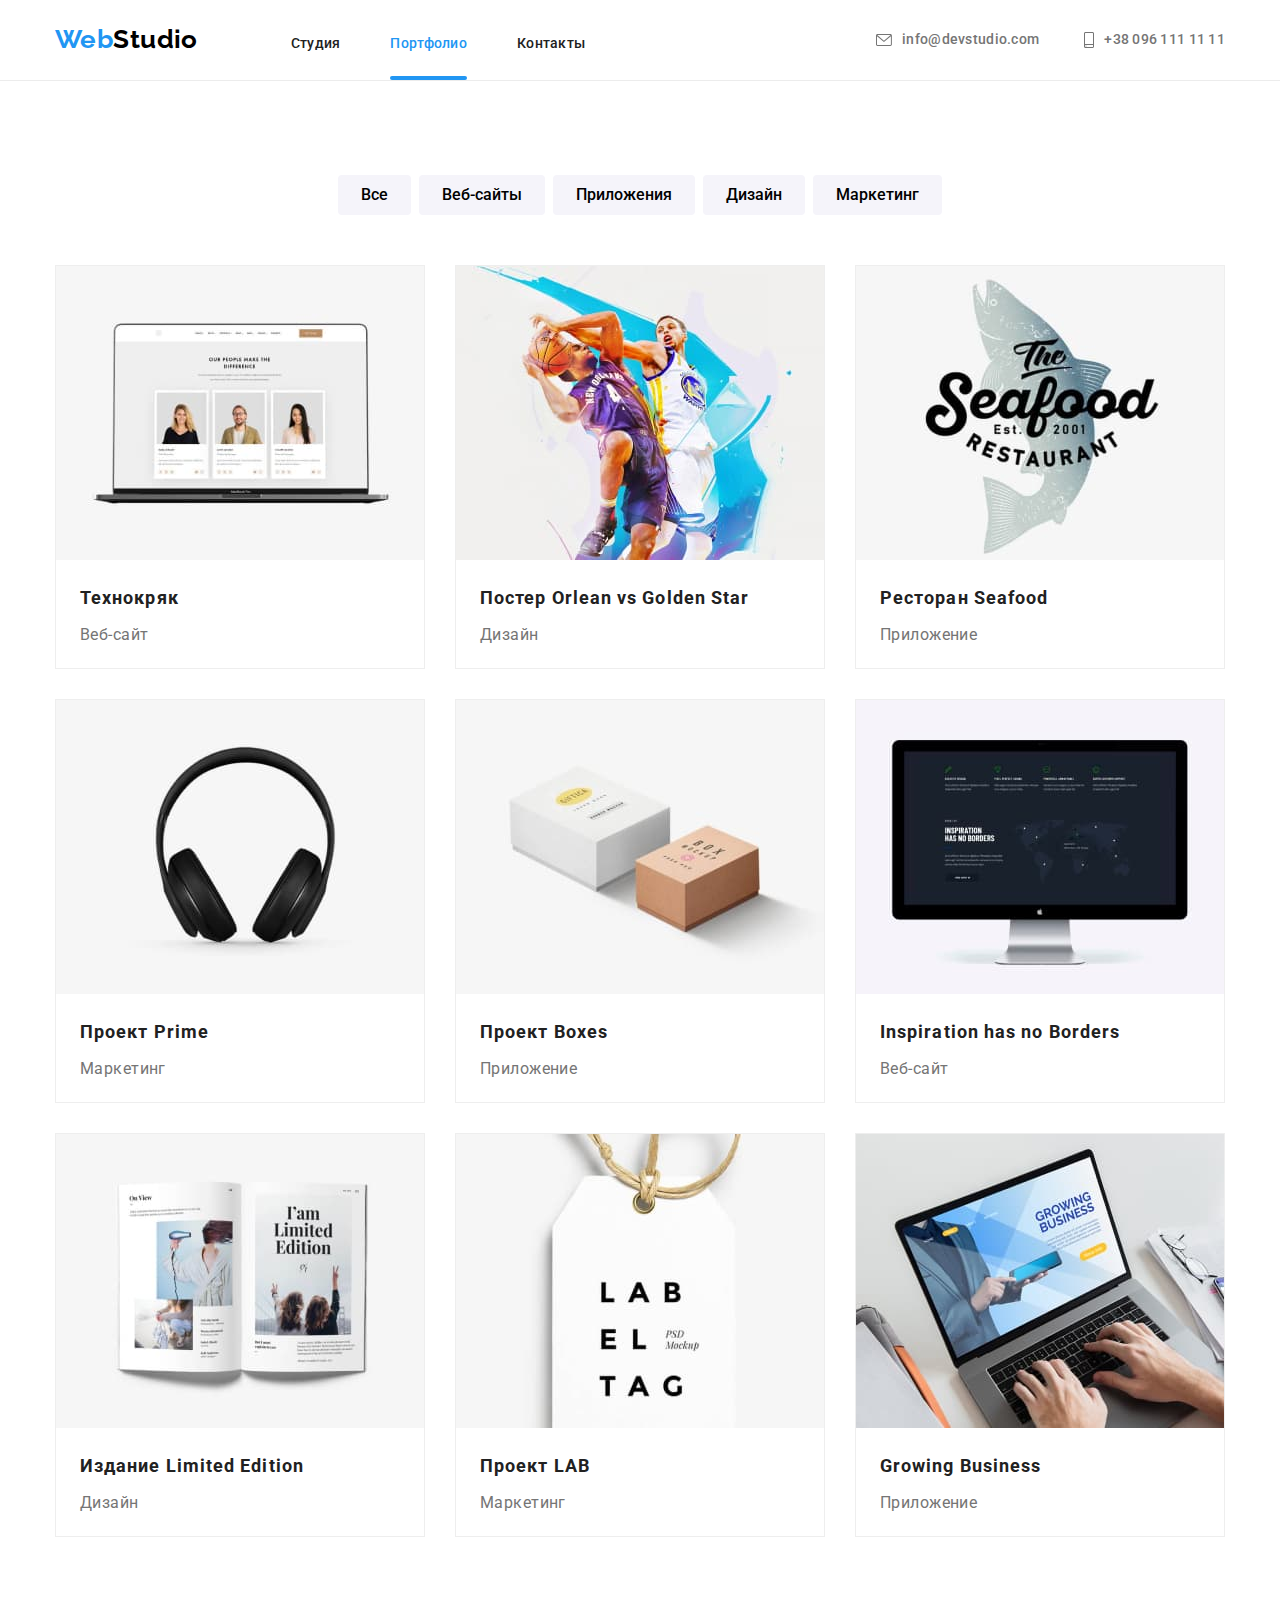
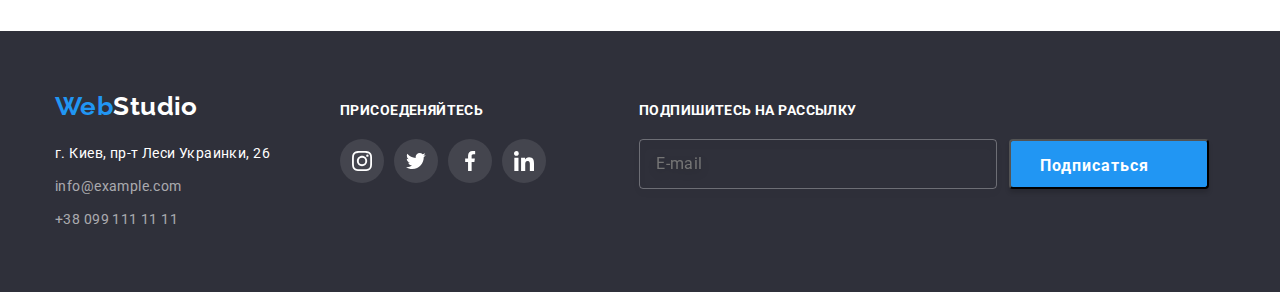
==== portfolio.html @ 881bd192 "осталось попытаться добавить плейсхолдер и миксин" ====
<!DOCTYPE html>
<html lang="ru">

<head>
    <meta charset="UTF-8">
    <meta name="viewport" content="width=device-width, initial-scale=1.0">
    <title>WebStudio</title>
    <link rel="stylesheet" 
    href="https://cdnjs.cloudflare.com/ajax/libs/modern-normalize/1.0.0/modern-normalize.min.css">
    <link rel="preconnect" href="https://fonts.gstatic.com">
    <link href="https://fonts.googleapis.com/css2?family=Raleway:wght@700&family=Roboto:wght@400;500;700;900&display=swap"
        rel="stylesheet">
    <link rel="stylesheet" href="./css/portfolio.min.css">
</head>

<body>

    <header>
        <!--Название компании-->
        <div class="border-top">
            <div class="container top">
                <nav class="navigation">
                    <a class="logo logo--header" href=""><span class="logo--blue-part">Web</span>Studio</a>
                    <ul class="navigation__list list">
                        <li class="navigation__items">
                            <a class="navigation__link" href="./index.html">Студия</a>
                        </li>
                        <li class="navigation__items">
                            <a class="navigation__link current line-position" href="">Портфолио</a>
                        </li>
                        <li class="navigation__items">
                            <a class="navigation__link" href="">Контакты</a>
                        </li>
                    </ul>
                </nav>
                <ul class="contact list">
                    <li class="contact__items" lang="en">
                        <a class="contact__link" href="mailto:info@devstudio.com">
                            <svg class="icon-head-mail" width="16px" height="12px">
                                <use href="./images/sprite-opt.svg#icon-mail"></use>
                            </svg>
                            info@devstudio.com
                        </a>
                    </li>
                    <li class="contact__items">
                        <a class="contact__link" href="tel:+380961111111">
                            <svg class="icon-head-tel" width="10px" height="16px">
                                <use href="./images/sprite-opt.svg#icon-smartphone"></use>
                            </svg>
                            +38 096 111 11 11
                        </a>
                    </li>
                </ul>
            </div>
        </div>
    </header>
    <main>
        <!--Фильтры для работ-->
        
        <section class="filters-and-examples">
            <h1 class="visually-hidden">Фильтры</h1>
            <div class="container"> 
                <ul class="filters__list list">
                    <li class="filters__items">
                        <button class="filters__button" type="button">Все</button>
                    </li>
                    <li class="filters__items">
                        <button class="filters__button" type="button">Веб-сайты</button>
                    </li>
                    <li class="filters__items">
                        <button class="filters__button" type="button">Приложения</button>
                    </li>
                    <li class="filters__items">
                        <button class="filters__button" type="button">Дизайн</button>
                    </li>
                    <li class="filters__items">
                        <button class="filters__button" type="button">Маркетинг</button>
                    </li>
                </ul>


                <!-- =======================Примеры работ=========================== -->
                <h2 class="visually-hidden">Примеры работ</h2>
                <ul class="examples list">
                    <li class="examples__items">
                        <a class="examples__link" href="#">
                            <div class="examples__overlay">
                                <img src="./portfolio/tehnocrack.jpg" title="Веб-сайт 'Технокряк'" alt="Веб-сайт 'Технокряк'" width="370" height="294">
                                <p class="examples__text">Технокряк это современная площадка распространения коронавируса. Компании используют эту платформу для цифрового
                                шпионажа и атак на защищённые сервера конкурентов.</p>
                            </div>
                            <div class="examples__label">
                                <h3 class="examples__h">Технокряк</h3>
                                <p class="examples__project">Веб-сайт</p>
                            </div>
                        </a>
                    </li>
                
                    <li class="examples__items">
                        <a class="examples__link" href="#">
                            <div class="examples__overlay">
                                <img src="./portfolio/poster-new-orlean.jpg" title="постер 'Нью Орлеан против Годен Стар'"
                                    alt="постер 'Нью Орлеан против Годен Стар'" width="370" height="294">
                                <p class="examples__text">Технокряк это современная площадка распространения коронавируса. Компании используют эту
                                    платформу для цифрового
                                    шпионажа и атак на защищённые сервера конкурентов.</p>
                                </div>
                            <div class="examples__label">
                                <h3 class="examples__h">Постер <span lang="en">Orlean vs Golden Star</span></h3>
                                <p class="examples__project">Дизайн</p>
                            </div>
                        </a>
                    </li>
                
                    <li class="examples__items">
                        <a class="examples__link" href="#">
                            <div class="examples__overlay">
                                <img src="./portfolio/seafood.jpg" title="Ресторан Сиа Фуд" 
                                    alt="Ресторан Сиа Фуд" width="370" height="294">                            
                                <p class="examples__text">Технокряк это современная площадка распространени коронавируса. Компании используют эту
                                    платформу для цифрового
                                    шпионажа и атак на защищённые сервера конкурентов.</p>
                            </div>
                            <div class="examples__label">
                                <h3 class="examples__h">Ресторан <span lang="en">Seafood</span></h3>
                                <p class="examples__project">Приложение</p>
                            </div>
                        </a>
                    </li>
                
                    <li class="examples__items">
                        <a class="examples__link" href="#">
                            <div class="examples__overlay">
                                <img src="./portfolio/project-prime.jpg" title="наушники" alt="наушники" width="370" height="294">
                                <p class="examples__text">Технокряк это современная площадка распространения коронавируса. Компании используют эту
                                    платформу для цифрового
                                    шпионажа и атак на защищённые сервера конкурентов.</p>
                            </div>
                            <div class="examples__label">
                                <h3 class="examples__h">Проект <span lang="en">Prime</span></h3>
                                <p class="examples__project">Маркетинг</p>
                            </div>
                        </a>
                    </li>
                
                    <li class="examples__items">
                        <a class="examples__link" href="#">
                            <div class="examples__overlay">
                                <img src="./portfolio/boxes.jpg" title="коробки" alt="коробки" width="370" height="294">
                                <p class="examples__text">Технокряк это современная площадка распространения коронавируса. Компании используют эту
                                    платформу для цифрового
                                    шпионажа и атак на защищённые сервера конкурентов.</p>
                            </div>
                            <div class="examples__label">
                                <h3 class="examples__h">Проект <span lang="en">Boxes</span></h3>
                                <p class="examples__project">Приложение</p>
                            </div>
                        </a>
                    </li>
                
                    <li class="examples__items">
                        <a class="examples__link" href="#">
                            <div class="examples__overlay">
                                <img src="./portfolio/inspiration.jpg" title="Веб-сайт 'У вдохновения нет границ'"
                                alt="Веб-сайт 'У вдохновения нет границ'" width="370" height="294">
                                <p class="examples__text">Технокряк это современная площадка распространения коронавируса. Компании используют эту
                                    платформу для цифрового
                                    шпионажа и атак на защищённые сервера конкурентов.</p>
                            </div>
                            <div class="examples__label">
                                <h3 class="examples__h" lang="en">Inspiration has no Borders</h3>
                                <p class="examples__project">Веб-сайт</p>
                            </div>
                        </a>
                    </li>
                
                    <li class="examples__items">
                        <a class="examples__link" href="#">
                            <div class="examples__overlay">
                                <img src="./portfolio/limited-edition.jpg" title="издание 'Я Ограниченое издание'"
                                alt="постер 'Я Ограниченое издание'" width="370" height="294">
                                <p class="examples__text">Технокряк это современная площадка распространения коронавируса. Компании используют эту
                                    платформу для цифрового
                                    шпионажа и атак на защищённые сервера конкурентов.</p>
                            </div>
                            <div class="examples__label">
                                <h3 class="examples__h">Издание <span lang="en">Limited Edition</span></h3>
                                <p class="examples__project">Дизайн</p>
                            </div>
                        </a>
                    </li>
                
                    <li class="examples__items">
                        <a class="examples__link" href="#">
                            <div class="examples__overlay">
                                <img lang="en" src="./portfolio/labeltag.jpg" title="text Lab El Tag" alt="text Lab El Tag" width="370"
                                height="294">
                                <p class="examples__text">Технокряк это современная площадка распространения коронавируса. Компании используют эту
                                    платформу для цифрового
                                    шпионажа и атак на защищённые сервера конкурентов.</p>
                            </div>
                            <div class="examples__label">
                                <h3 class="examples__h">Проект <span lang="en">LAB</span></h3>
                                <p class="examples__project">Маркетинг</p>
                            </div>
                        </a>
                    </li>
                
                    <li class="examples__items">
                        <a class="examples__link" href="#">
                            <div class="examples__overlay">
                                <img src="./portfolio/growing-business.jpg" title="коробки" alt="коробки" width="370" height="294">
                                <p class="examples__text">Технокряк это современная площадка распространения коронавируса. Компании используют эту
                                    платформу для цифрового
                                    шпионажа и атак на защищённые сервера конкурентов.</p>
                            </div>
                            <div class="examples__label">
                                <h3 class="examples__h" lang="en">Growing Business</h3>
                                <p class="examples__project">Приложение</p>
                            </div>
                        </a>
                    </li>
                </ul>
            </div>
        </section>

    </main>

<!-- ======================================Футер с контактной информацией ======================-->
<footer class="footer">
    <div class="container footer--double-box">
        <div class="footer__contact-info">
            <a class="logo logo--footer" href=""><span class="logo--blue-part">Web</span>Studio</a>
            <address class="downaddress">
                <p class="footer__address">
                    г. Киев, пр-т Леси Украинки, 26
                </p>
                <a class="footer__contact footer__contact--mail" href="mailto:info@example.com">info@example.com</a>
                <br />
                <a class="footer__contact" href="tel:+380991111111">+38 099 111 11 11</a>
            </address>
        </div>
        <div class="conection__box">
            <p class="conection__text">Присоеденяйтесь</p>
            <ul class="social-icons__list list">
                <li class="social-icons__item fone">
                    <a href="#" class="social-icons__link" aria-label="инстаграм">
                        <svg class="social-icons__svg footer__icons" width="20px" height="20px">
                            <use href="./images/sprite-opt.svg#icon-instagram"></use>
                        </svg>
                    </a>
                </li>
                <li class="social-icons__item fone">
                    <a href="#" class="social-icons__link" aria-label="твиттер">
                        <svg class="social-icons__svg footer__icons" width="20px" height="20px">
                            <use href="./images/sprite-opt.svg#icon-twitter"></use>
                        </svg>
                    </a>
                </li>
                <li class="social-icons__item fone">
                    <a href="#" class="social-icons__link" aria-label="фейсбук">
                        <svg class="social-icons__svg footer__icons" width="20px" height="20px">
                            <use href="./images/sprite-opt.svg#icon-facebook"></use>
                        </svg>
                    </a>
                </li>
                <li class="social-icons__item fone">
                    <a href="#" class="social-icons__link " aria-label="линкедин">
                        <svg class="social-icons__svg footer__icons" width="20px" height="20px">
                            <use href="./images/sprite-opt.svg#icon-linkedin"></use>
                        </svg>
                    </a>
                </li>
            </ul>
        </div>
        <form class="footer__form">
            <b class="footer__form-text">Подпишитесь на рассылку</b>
            <div class="footer__feedback">
                <input class="footer__feedback-input" type="email" name="feedback-email" placeholder="E-mail">
                <button class="footer__feedback-btn" type="submit">
                    Подписаться
                    <svg class="footer__feedback-icon" width="24px" height="24px">
                        <use href="./images/sprite-opt.svg#icon-telegram"></use>
                    </svg>
                </button>
            </div>
        </form>
    </div>
</footer>

</body>

</html>
---- css/portfolio.min.css ----
:root{--main-bg-color: #ffffff;--main-color: #212121;--accent-color: #2196f3;--white-text: #ffffff;--gray-text: #757575;--black-color-logo: #000000;--button-bgc: #2196f3;--filters-bgc: #f5f4fa;--ourcomand-bgc: #f5f4fa;--hero-bgc: #2f303a;--footer-contact-bgc: rgba(255, 255, 255, 0.6);--footer-bgc: #2f303a;--footer-fone-socicone: rgba(255, 255, 255, 0.1);--main-color-socicon: #afb1b8;--bold-weight: 700;--normal-weight: 400;--link-weight: 500}.visually-hidden:not(:focus):not(:active),input[type="checkbox"].visually-hidden,input[type="radio"].visually-hidden{position:absolute;width:1px;height:1px;margin:-1px;border:0;padding:0;white-space:nowrap;-webkit-clip-path:inset(100%);clip-path:inset(100%);clip:rect(0 0 0 0);overflow:hidden}h1,h2,h3,h4,h5,h6{margin-top:0px;margin-bottom:0px}p{margin-top:0px;margin-bottom:0px}ul,ol{margin:0;padding:0}img{display:block}body{background-color:var(--main-bg-color);color:var(--main-color);font-family:"Roboto", sans-serif;font-size:14px;line-height:1.71;letter-spacing:0.03em}.list{margin:0px;padding:0px;list-style:none}.container{margin-left:auto;margin-right:auto;width:1200px;padding-left:15px;padding-right:15px}.line-position::after{position:absolute;left:0;bottom:0;content:"";display:block;margin-top:28px;width:100%;height:4px;background:var(--accent-color);border-radius:2px}.logo{text-decoration:none;font-family:"Raleway", sans-serif;font-weight:var(--bold-weight);font-size:26px;line-height:1.19}.logo--header{color:var(--black-color-logo)}.navigation .logo--header:first-child{padding-top:24px;padding-bottom:25px;margin-right:93px}.logo--footer{color:var(--white-text);display:inline-block;margin-bottom:20px}.logo--blue-part{color:var(--accent-color)}.social-icons__list{display:-webkit-box;display:-ms-flexbox;display:flex;-webkit-box-pack:justify;-ms-flex-pack:justify;justify-content:space-between}.social-icons__link{display:-webkit-box;display:-ms-flexbox;display:flex;-webkit-box-pack:center;-ms-flex-pack:center;justify-content:center;-webkit-box-align:center;-ms-flex-align:center;align-items:center;width:44px;height:44px;border-radius:50%;-webkit-transition-property:background-color;transition-property:background-color;-webkit-transition-duration:250ms;transition-duration:250ms;-webkit-transition-timing-function:cubic-bezier(0.4, 0, 0.2, 1);transition-timing-function:cubic-bezier(0.4, 0, 0.2, 1)}.social-icons__link:focus,.social-icons__link:hover{background-color:var(--accent-color)}.social-icons__svg{width:20px;height:20px;fill:var(--main-color-socicon);-webkit-transition-property:fill;transition-property:fill;-webkit-transition-duration:250ms;transition-duration:250ms;-webkit-transition-timing-function:cubic-bezier(0.4, 0, 0.2, 1);transition-timing-function:cubic-bezier(0.4, 0, 0.2, 1)}.social-icons__link:hover .social-icons__svg,.social-icons__link:focus .social-icons__svg{fill:var(--main-bg-color)}.footer__icons{fill:var(--white-text)}.top{display:-webkit-box;display:-ms-flexbox;display:flex;max-height:80px}.top .contact:last-child{margin-left:auto;padding-top:32px;padding-bottom:32px}.border-top{border-bottom:1px solid #ececec;border-bottom-width:100%}.navigation,.navigation__list{display:-webkit-box;display:-ms-flexbox;display:flex}.navigation__items{position:relative;padding-top:32px;padding-bottom:32px}.navigation__list .navigation__items:not(:last-child){margin-right:50px}.navigation__link{color:var(--main-color);text-decoration:none;font-weight:var(--link-weight);font-size:14px;line-height:1.14;letter-spacing:0.02em;padding-bottom:32px;padding-top:32px;-webkit-transition-property:color;transition-property:color;-webkit-transition-duration:250ms;transition-duration:250ms;-webkit-transition-timing-function:cubic-bezier(0.4, 0, 0.2, 1);transition-timing-function:cubic-bezier(0.4, 0, 0.2, 1)}.navigation .navigation__link:hover,.navigation .navigation__link:focus{color:var(--accent-color)}.contact{display:-webkit-box;display:-ms-flexbox;display:flex;-webkit-box-align:center;-ms-flex-align:center;align-items:center;padding-top:32px;padding-bottom:32px}.contact .contact__items:not(:last-child){margin-right:45px}.contact .contact__link:hover,.contact .contact__link:focus{color:var(--accent-color)}.contact__link{display:-webkit-box;display:-ms-flexbox;display:flex;-webkit-box-align:center;-ms-flex-align:center;align-items:center;color:var(--gray-text);text-decoration:none;font-weight:var(--link-weight);font-size:14px;line-height:1.14;letter-spacing:0.02em;padding-top:32px;padding-bottom:32px;-webkit-transition-property:color;transition-property:color;-webkit-transition-duration:250ms;transition-duration:250ms;-webkit-transition-timing-function:cubic-bezier(0.4, 0, 0.2, 1);transition-timing-function:cubic-bezier(0.4, 0, 0.2, 1)}.icon-head-mail{width:16px;height:12px;margin-right:10px;fill:currentColor}.icon-head-tel{width:10px;height:16px;margin-right:10px;fill:currentColor}.filters-and-examples{padding-top:94px;padding-bottom:94px}.filters__list{display:-webkit-box;display:-ms-flexbox;display:flex;margin-bottom:50px;-webkit-box-pack:center;-ms-flex-pack:center;justify-content:center}.filters__list .filters__items:not(:last-child){margin-right:8px}.filters__button{background-color:var(--filters-bgc);font-weight:var(--link-weight);font-size:16px;line-height:1.62;border-radius:4px;border:1px solid transparent;padding-left:22px;padding-right:22px;padding-top:6px;padding-bottom:6px;-webkit-transition:background-color 250ms cubic-bezier(0.4, 0, 0.2, 1),color 250ms cubic-bezier(0.4, 0, 0.2, 1),-webkit-box-shadow 250ms cubic-bezier(0.4, 0, 0.2, 1);transition:background-color 250ms cubic-bezier(0.4, 0, 0.2, 1),color 250ms cubic-bezier(0.4, 0, 0.2, 1),-webkit-box-shadow 250ms cubic-bezier(0.4, 0, 0.2, 1);transition:background-color 250ms cubic-bezier(0.4, 0, 0.2, 1),color 250ms cubic-bezier(0.4, 0, 0.2, 1),box-shadow 250ms cubic-bezier(0.4, 0, 0.2, 1);transition:background-color 250ms cubic-bezier(0.4, 0, 0.2, 1),color 250ms cubic-bezier(0.4, 0, 0.2, 1),box-shadow 250ms cubic-bezier(0.4, 0, 0.2, 1),-webkit-box-shadow 250ms cubic-bezier(0.4, 0, 0.2, 1)}.filters__button:hover,.filters__button:focus{background-color:var(--accent-color);-webkit-box-shadow:0px 3px 1px rgba(0,0,0,0.1),0px 1px 2px rgba(0,0,0,0.08),0px 2px 2px rgba(0,0,0,0.12);box-shadow:0px 3px 1px rgba(0,0,0,0.1),0px 1px 2px rgba(0,0,0,0.08),0px 2px 2px rgba(0,0,0,0.12);color:var(--white-text);cursor:pointer}.examples{display:-webkit-box;display:-ms-flexbox;display:flex;-ms-flex-wrap:wrap;flex-wrap:wrap;margin-left:-15px;margin-right:-15px}.examples__items{border:1px solid #eeeeee;width:370px;height:404px;margin-bottom:30px;margin-right:15px;margin-left:15px}.examples .examples__items:nth-last-child(-n+3){margin-bottom:0}.examples__link{display:block;text-decoration:none;-webkit-transition-duration:250ms;transition-duration:250ms;-webkit-transition-timing-function:cubic-bezier(0.4, 0, 0.2, 1);transition-timing-function:cubic-bezier(0.4, 0, 0.2, 1)}.examples__link:hover,.examples__link:focus{-webkit-box-shadow:0px 1px 1px rgba(0,0,0,0.12),0px 4px 4px rgba(0,0,0,0.06),1px 4px 6px rgba(0,0,0,0.16);box-shadow:0px 1px 1px rgba(0,0,0,0.12),0px 4px 4px rgba(0,0,0,0.06),1px 4px 6px rgba(0,0,0,0.16)}.examples__overlay{position:relative;overflow:hidden}.examples__text{position:absolute;top:0;left:0;padding:63px 24px;height:100%;width:100%;font-style:normal;font-weight:var(--normal-weight);font-size:18px;line-height:1.56;color:var(--main-bg-color);background:rgba(33,150,243,0.9);-webkit-transform:translateY(100%);transform:translateY(100%);-webkit-transition-duration:250ms;transition-duration:250ms;-webkit-transition-timing-function:cubic-bezier(0.4, 0, 0.2, 1);transition-timing-function:cubic-bezier(0.4, 0, 0.2, 1)}.examples__link:hover .examples__text,.examples__link:focus .examples__text{-webkit-transform:translateY(0);transform:translateY(0)}.examples__label{padding:20px 24px;width:370px}.examples__h{color:var(--main-color);font-weight:var(--bold-weight);font-size:18px;line-height:2;letter-spacing:0.06em;margin-bottom:4px}.examples__project{font-weight:var(--normal-weight);font-size:16px;line-height:1.87;color:var(--gray-text)}.current{color:var(--accent-color)}.footer{background-color:var(--footer-bgc);width:100%;margin-right:0;margin-left:0;padding-top:60px;padding-bottom:60px}.footer--double-box{display:-webkit-box;display:-ms-flexbox;display:flex;-webkit-box-align:baseline;-ms-flex-align:baseline;align-items:baseline}.footer__address{color:var(--white-text);font-style:normal;font-weight:var(--normal-weight);font-size:14px;margin-bottom:9px}.footer__contact{display:inline-block;color:var(--footer-contact-bgc);text-decoration:none;font-style:normal;font-weight:var(--normal-weight);font-size:14px}.footer__contact--mail{margin-bottom:9px}.conection__box{display:-webkit-box;display:-ms-flexbox;display:flex;-webkit-box-orient:vertical;-webkit-box-direction:normal;-ms-flex-direction:column;flex-direction:column;margin-left:70px}.conection__text{font-style:normal;font-weight:var(--bold-weight);font-size:14px;line-height:1.14;text-transform:uppercase;color:var(--white-text);margin-bottom:20px}.fone{background-color:var(--footer-fone-socicone);border-radius:50%;width:44px;height:44px}.fone:not(:last-child){margin-right:10px}.footer__form{display:-webkit-box;display:-ms-flexbox;display:flex;-webkit-box-orient:vertical;-webkit-box-direction:normal;-ms-flex-direction:column;flex-direction:column;margin-left:93px;width:570px;height:86px}.footer__form-text{display:block;margin-bottom:20px;font-style:normal;line-height:1.14;text-transform:uppercase;color:var(--white-text)}.footer__feedback{display:-webkit-box;display:-ms-flexbox;display:flex;-webkit-box-pack:justify;-ms-flex-pack:justify;justify-content:space-between}.footer__feedback-input{font-family:Roboto, sans-serif;font-style:normal;font-weight:var(--normal-weight);font-size:16px;line-height:1.25;letter-spacing:0.03em;color:rgba(255,255,255,0.6);background-color:transparent;padding-left:16px;padding-top:15px;padding-bottom:15px;width:358px;height:50px;border:1px solid rgba(255,255,255,0.3);-webkit-box-sizing:border-box;box-sizing:border-box;-webkit-filter:drop-shadow(0px 4px 4px rgba(0,0,0,0.15));filter:drop-shadow(0px 4px 4px rgba(0,0,0,0.15));border-radius:4px;-webkit-transition:border 250ms cubic-bezier(0.4, 0, 0.2, 1);transition:border 250ms cubic-bezier(0.4, 0, 0.2, 1)}.footer__feedback-input:focus,.footer__feedback-input:hover{border:1px solid var(--accent-color);outline:transparent}.footer__feedback-btn{display:-webkit-box;display:-ms-flexbox;display:flex;-webkit-box-pack:justify;-ms-flex-pack:justify;justify-content:space-between;padding-top:10px;padding-bottom:10px;padding-left:29px;padding-right:28px;width:200px;height:50px;font-family:Roboto, sans-serif;font-style:normal;font-weight:var(--bold-weight);font-size:16px;line-height:1.87;letter-spacing:0.06em;color:var(--white-text);background-color:var(--button-bgc);-webkit-box-shadow:0px 4px 4px rgba(0,0,0,0.15);box-shadow:0px 4px 4px rgba(0,0,0,0.15);border-radius:4px;cursor:pointer}.footer__feedback-icon{-ms-flex-item-align:center;-ms-grid-row-align:center;align-self:center;width:24px;height:24px}
/*# sourceMappingURL=portfolio.min.css.map */
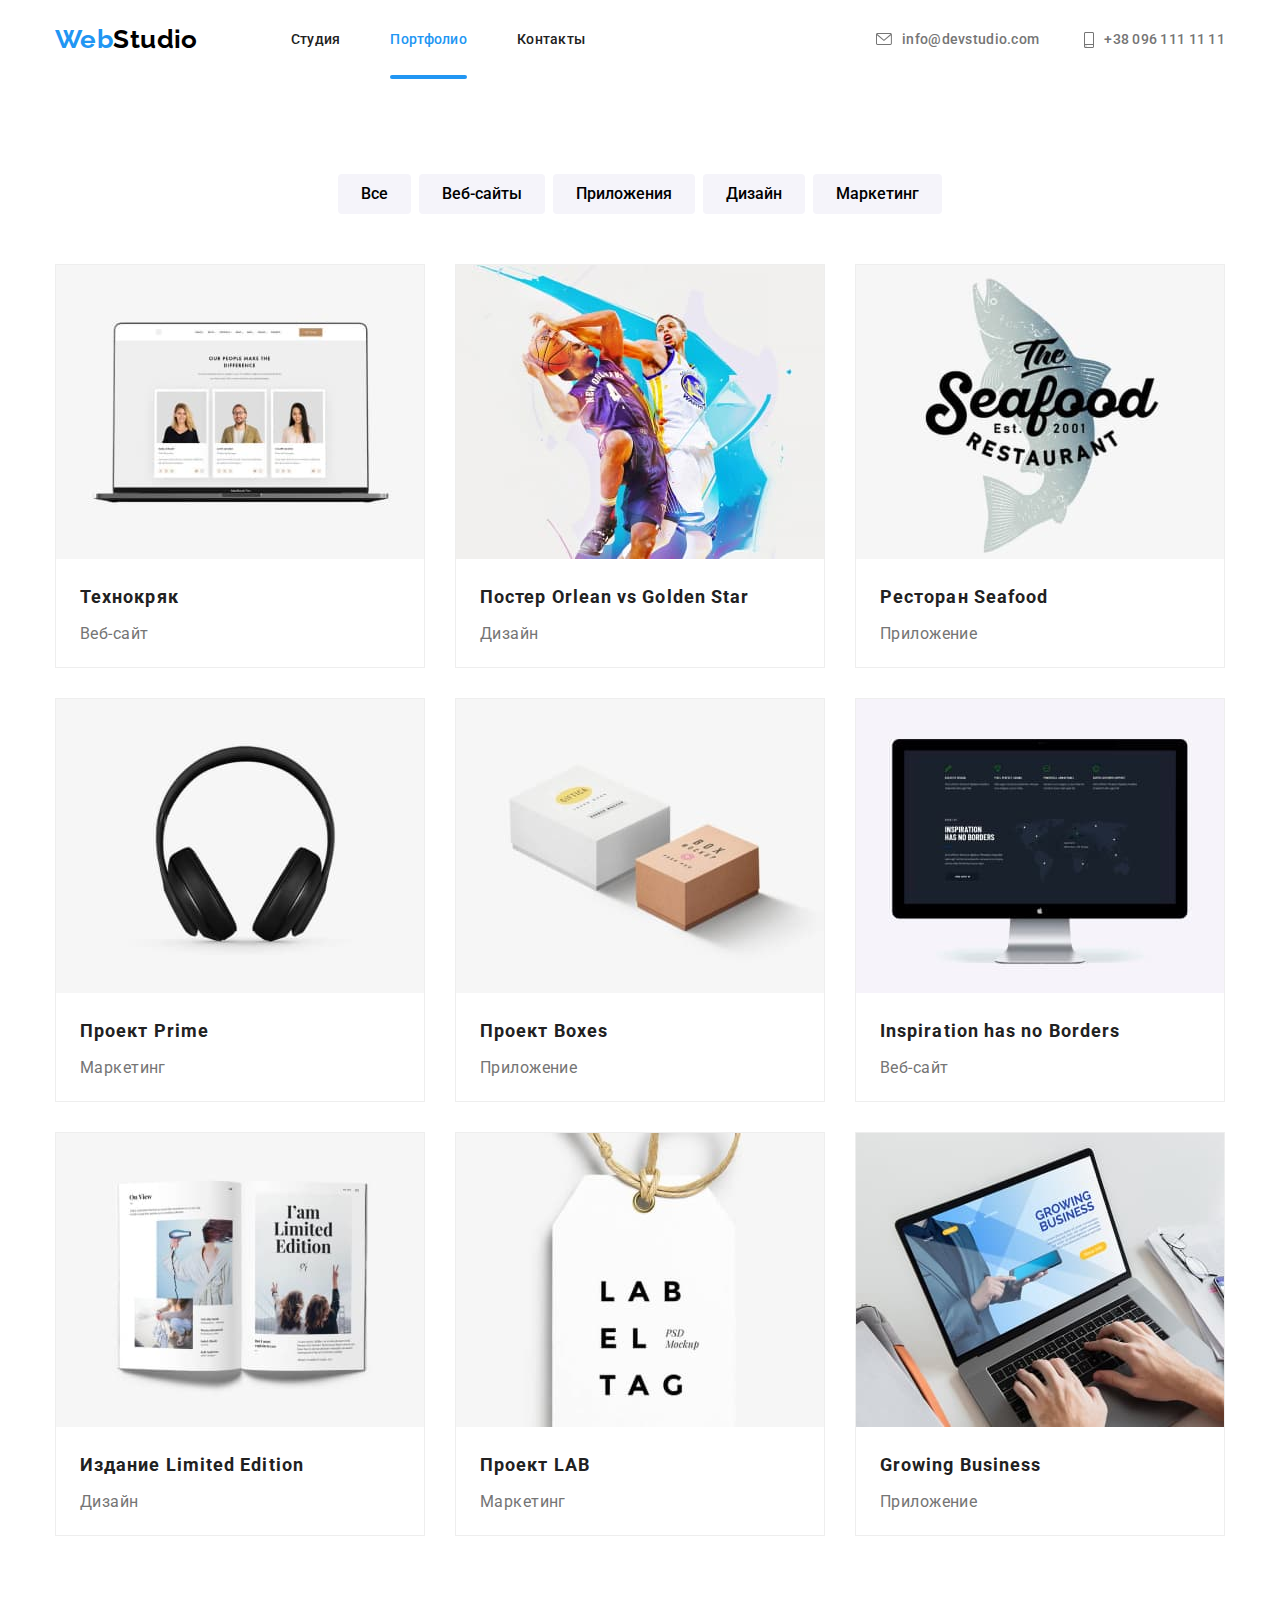
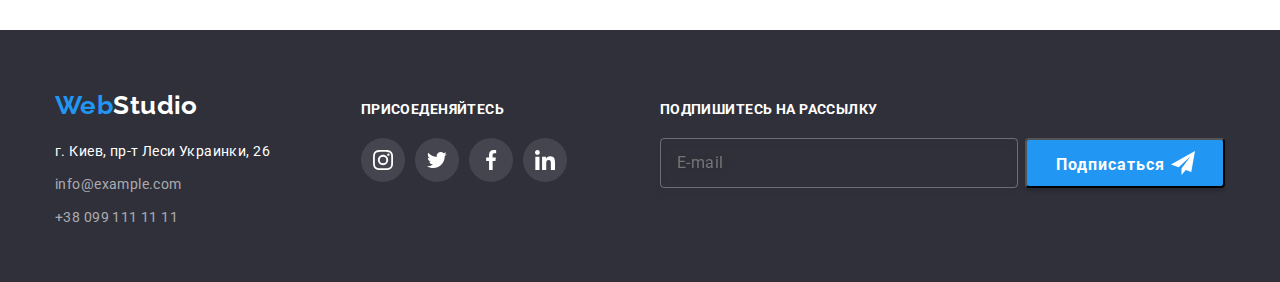
==== commit b32ce832: "3" ====
--- a/portfolio.html
+++ b/portfolio.html
@@ -16,42 +16,97 @@
 <body>
 
     <header>
-        <!--Название компании-->
-        <div class="border-top">
-            <div class="container top">
-                <nav class="navigation">
-                    <a class="logo logo--header" href=""><span class="logo--blue-part">Web</span>Studio</a>
-                    <ul class="navigation__list list">
-                        <li class="navigation__items">
-                            <a class="navigation__link" href="./index.html">Студия</a>
-                        </li>
-                        <li class="navigation__items">
-                            <a class="navigation__link current line-position" href="">Портфолио</a>
-                        </li>
-                        <li class="navigation__items">
-                            <a class="navigation__link" href="">Контакты</a>
-                        </li>
-                    </ul>
-                </nav>
-                <ul class="contact list">
-                    <li class="contact__items" lang="en">
-                        <a class="contact__link" href="mailto:info@devstudio.com">
-                            <svg class="icon-head-mail" width="16px" height="12px">
-                                <use href="./images/sprite-opt.svg#icon-mail"></use>
-                            </svg>
-                            info@devstudio.com
-                        </a>
-                    </li>
-                    <li class="contact__items">
-                        <a class="contact__link" href="tel:+380961111111">
-                            <svg class="icon-head-tel" width="10px" height="16px">
-                                <use href="./images/sprite-opt.svg#icon-smartphone"></use>
-                            </svg>
-                            +38 096 111 11 11
-                        </a>
+        <!--==================================Название компании==================================-->
+        <div class="container top">
+            <nav class="navigation">
+                <a class="logo logo--header" href=""><span class="logo--blue-part">Web</span>Studio</a>
+                <ul class="navigation__list list">
+                    <li class="navigation__items">
+                        <a class="navigation__link" href="./index.html">Студия</a>
+                    </li>
+                    <li class="navigation__items">
+                        <a class="navigation__link current line-position" href="">Портфолио</a>
+                    </li>
+                    <li class="navigation__items">
+                        <a class="navigation__link" href="">Контакты</a>
                     </li>
                 </ul>
-            </div>
+            </nav>
+            <button class="navigation__button" type="button" data-menu-button>
+                <svg class="navigation__button-svg">
+                    <use href="./images/sprite-opt.svg#icon-menu-buterbrod"></use>
+                </svg>
+            </button>
+            <ul class="contact list">
+                <li class="contact__items" lang="en">
+                    <a class="contact__link" href="mailto:info@devstudio.com">
+                        <svg class="icon-head-mail">
+                            <use href="./images/sprite-opt.svg#icon-mail"></use>
+                        </svg>
+                        info@devstudio.com
+                    </a>
+                </li>
+                <li class="contact__items">
+                    <a class="contact__link" href="tel:+380961111111">
+                        <svg class="icon-head-tel">
+                            <use href="./images/sprite-opt.svg#icon-smartphone"></use>
+                        </svg>
+                        +38 096 111 11 11
+                    </a>
+                </li>
+            </ul>
+        </div>
+        <div class="mobile-menu" data-menu>
+            <button class="mobile-menu__btn" type="button" data-menu-close>
+                <svg class="mobile-menu__btn-svg">
+                    <use href="./images/sprite-opt.svg#icon-close-mob-menu-btn"></use>
+                </svg>
+            </button>
+            <ul class="mobile-menu__navigation list">
+                <li class="mobile-menu__navigation-items">
+                    <a href="./index.html" class="mobile-menu__navigation-link">
+                        Студия
+                    </a>
+                </li>
+                <li class="mobile-menu__navigation-items">
+                    <a href="" class="mobile-menu__navigation-link current">
+                        Портфолио
+                    </a>
+                </li>
+                <li class="mobile-menu__navigation-items">
+                    <a href="" class="mobile-menu__navigation-link ">
+                        Контакты
+                    </a>
+                </li>
+            </ul>
+            <ul class="mobile-menu__contact list">
+                <li class="mobile-menu__contact-items " lang="en">
+                    <a class="mobile-menu__contact-tel " href="tel:+380961111111">
+                        +38 096 111 11 11
+                    </a>
+    
+                </li>
+                <li class="mobile-menu__contact-items">
+                    <a class="mobile-menu__contact-mail" href="mailto:info@devstudio.com">
+                        info@devstudio.com
+                    </a>
+                </li>
+            </ul>
+            <ul class="mobile-menu__soclist list">
+                <li class="mobile-menu__soclist-items"><a href="" class="mobile-menu__soclink" lang="en">
+                        Instagram
+                    </a></li>
+                <li class="mobile-menu__soclist-items"><a href="" class="mobile-menu__soclink" lang="en">
+                        Twitter
+                    </a></li>
+                <li class="mobile-menu__soclist-items"><a href="" class="mobile-menu__soclink" lang="en">
+                        Facebook
+                    </a></li>
+                <li class="mobile-menu__soclist-items"><a href="" class="mobile-menu__soclink" lang="en">
+                        LinkedIn
+                    </a></li>
+            </ul>
+    
         </div>
     </header>
     <main>
@@ -288,6 +343,7 @@
     </div>
 </footer>
 
+<script src="./js/mobile-menu.js"></script>
 </body>
 
 </html>--- a/css/portfolio.min.css
+++ b/css/portfolio.min.css
@@ -1,2 +1,2 @@
-:root{--main-bg-color: #ffffff;--main-color: #212121;--accent-color: #2196f3;--white-text: #ffffff;--gray-text: #757575;--black-color-logo: #000000;--button-bgc: #2196f3;--filters-bgc: #f5f4fa;--ourcomand-bgc: #f5f4fa;--hero-bgc: #2f303a;--footer-contact-bgc: rgba(255, 255, 255, 0.6);--footer-bgc: #2f303a;--footer-fone-socicone: rgba(255, 255, 255, 0.1);--main-color-socicon: #afb1b8;--bold-weight: 700;--normal-weight: 400;--link-weight: 500}.visually-hidden:not(:focus):not(:active),input[type="checkbox"].visually-hidden,input[type="radio"].visually-hidden{position:absolute;width:1px;height:1px;margin:-1px;border:0;padding:0;white-space:nowrap;-webkit-clip-path:inset(100%);clip-path:inset(100%);clip:rect(0 0 0 0);overflow:hidden}h1,h2,h3,h4,h5,h6{margin-top:0px;margin-bottom:0px}p{margin-top:0px;margin-bottom:0px}ul,ol{margin:0;padding:0}img{display:block}body{background-color:var(--main-bg-color);color:var(--main-color);font-family:"Roboto", sans-serif;font-size:14px;line-height:1.71;letter-spacing:0.03em}.list{margin:0px;padding:0px;list-style:none}.container{margin-left:auto;margin-right:auto;width:1200px;padding-left:15px;padding-right:15px}.line-position::after{position:absolute;left:0;bottom:0;content:"";display:block;margin-top:28px;width:100%;height:4px;background:var(--accent-color);border-radius:2px}.logo{text-decoration:none;font-family:"Raleway", sans-serif;font-weight:var(--bold-weight);font-size:26px;line-height:1.19}.logo--header{color:var(--black-color-logo)}.navigation .logo--header:first-child{padding-top:24px;padding-bottom:25px;margin-right:93px}.logo--footer{color:var(--white-text);display:inline-block;margin-bottom:20px}.logo--blue-part{color:var(--accent-color)}.social-icons__list{display:-webkit-box;display:-ms-flexbox;display:flex;-webkit-box-pack:justify;-ms-flex-pack:justify;justify-content:space-between}.social-icons__link{display:-webkit-box;display:-ms-flexbox;display:flex;-webkit-box-pack:center;-ms-flex-pack:center;justify-content:center;-webkit-box-align:center;-ms-flex-align:center;align-items:center;width:44px;height:44px;border-radius:50%;-webkit-transition-property:background-color;transition-property:background-color;-webkit-transition-duration:250ms;transition-duration:250ms;-webkit-transition-timing-function:cubic-bezier(0.4, 0, 0.2, 1);transition-timing-function:cubic-bezier(0.4, 0, 0.2, 1)}.social-icons__link:focus,.social-icons__link:hover{background-color:var(--accent-color)}.social-icons__svg{width:20px;height:20px;fill:var(--main-color-socicon);-webkit-transition-property:fill;transition-property:fill;-webkit-transition-duration:250ms;transition-duration:250ms;-webkit-transition-timing-function:cubic-bezier(0.4, 0, 0.2, 1);transition-timing-function:cubic-bezier(0.4, 0, 0.2, 1)}.social-icons__link:hover .social-icons__svg,.social-icons__link:focus .social-icons__svg{fill:var(--main-bg-color)}.footer__icons{fill:var(--white-text)}.top{display:-webkit-box;display:-ms-flexbox;display:flex;max-height:80px}.top .contact:last-child{margin-left:auto;padding-top:32px;padding-bottom:32px}.border-top{border-bottom:1px solid #ececec;border-bottom-width:100%}.navigation,.navigation__list{display:-webkit-box;display:-ms-flexbox;display:flex}.navigation__items{position:relative;padding-top:32px;padding-bottom:32px}.navigation__list .navigation__items:not(:last-child){margin-right:50px}.navigation__link{color:var(--main-color);text-decoration:none;font-weight:var(--link-weight);font-size:14px;line-height:1.14;letter-spacing:0.02em;padding-bottom:32px;padding-top:32px;-webkit-transition-property:color;transition-property:color;-webkit-transition-duration:250ms;transition-duration:250ms;-webkit-transition-timing-function:cubic-bezier(0.4, 0, 0.2, 1);transition-timing-function:cubic-bezier(0.4, 0, 0.2, 1)}.navigation .navigation__link:hover,.navigation .navigation__link:focus{color:var(--accent-color)}.contact{display:-webkit-box;display:-ms-flexbox;display:flex;-webkit-box-align:center;-ms-flex-align:center;align-items:center;padding-top:32px;padding-bottom:32px}.contact .contact__items:not(:last-child){margin-right:45px}.contact .contact__link:hover,.contact .contact__link:focus{color:var(--accent-color)}.contact__link{display:-webkit-box;display:-ms-flexbox;display:flex;-webkit-box-align:center;-ms-flex-align:center;align-items:center;color:var(--gray-text);text-decoration:none;font-weight:var(--link-weight);font-size:14px;line-height:1.14;letter-spacing:0.02em;padding-top:32px;padding-bottom:32px;-webkit-transition-property:color;transition-property:color;-webkit-transition-duration:250ms;transition-duration:250ms;-webkit-transition-timing-function:cubic-bezier(0.4, 0, 0.2, 1);transition-timing-function:cubic-bezier(0.4, 0, 0.2, 1)}.icon-head-mail{width:16px;height:12px;margin-right:10px;fill:currentColor}.icon-head-tel{width:10px;height:16px;margin-right:10px;fill:currentColor}.filters-and-examples{padding-top:94px;padding-bottom:94px}.filters__list{display:-webkit-box;display:-ms-flexbox;display:flex;margin-bottom:50px;-webkit-box-pack:center;-ms-flex-pack:center;justify-content:center}.filters__list .filters__items:not(:last-child){margin-right:8px}.filters__button{background-color:var(--filters-bgc);font-weight:var(--link-weight);font-size:16px;line-height:1.62;border-radius:4px;border:1px solid transparent;padding-left:22px;padding-right:22px;padding-top:6px;padding-bottom:6px;-webkit-transition:background-color 250ms cubic-bezier(0.4, 0, 0.2, 1),color 250ms cubic-bezier(0.4, 0, 0.2, 1),-webkit-box-shadow 250ms cubic-bezier(0.4, 0, 0.2, 1);transition:background-color 250ms cubic-bezier(0.4, 0, 0.2, 1),color 250ms cubic-bezier(0.4, 0, 0.2, 1),-webkit-box-shadow 250ms cubic-bezier(0.4, 0, 0.2, 1);transition:background-color 250ms cubic-bezier(0.4, 0, 0.2, 1),color 250ms cubic-bezier(0.4, 0, 0.2, 1),box-shadow 250ms cubic-bezier(0.4, 0, 0.2, 1);transition:background-color 250ms cubic-bezier(0.4, 0, 0.2, 1),color 250ms cubic-bezier(0.4, 0, 0.2, 1),box-shadow 250ms cubic-bezier(0.4, 0, 0.2, 1),-webkit-box-shadow 250ms cubic-bezier(0.4, 0, 0.2, 1)}.filters__button:hover,.filters__button:focus{background-color:var(--accent-color);-webkit-box-shadow:0px 3px 1px rgba(0,0,0,0.1),0px 1px 2px rgba(0,0,0,0.08),0px 2px 2px rgba(0,0,0,0.12);box-shadow:0px 3px 1px rgba(0,0,0,0.1),0px 1px 2px rgba(0,0,0,0.08),0px 2px 2px rgba(0,0,0,0.12);color:var(--white-text);cursor:pointer}.examples{display:-webkit-box;display:-ms-flexbox;display:flex;-ms-flex-wrap:wrap;flex-wrap:wrap;margin-left:-15px;margin-right:-15px}.examples__items{border:1px solid #eeeeee;width:370px;height:404px;margin-bottom:30px;margin-right:15px;margin-left:15px}.examples .examples__items:nth-last-child(-n+3){margin-bottom:0}.examples__link{display:block;text-decoration:none;-webkit-transition-duration:250ms;transition-duration:250ms;-webkit-transition-timing-function:cubic-bezier(0.4, 0, 0.2, 1);transition-timing-function:cubic-bezier(0.4, 0, 0.2, 1)}.examples__link:hover,.examples__link:focus{-webkit-box-shadow:0px 1px 1px rgba(0,0,0,0.12),0px 4px 4px rgba(0,0,0,0.06),1px 4px 6px rgba(0,0,0,0.16);box-shadow:0px 1px 1px rgba(0,0,0,0.12),0px 4px 4px rgba(0,0,0,0.06),1px 4px 6px rgba(0,0,0,0.16)}.examples__overlay{position:relative;overflow:hidden}.examples__text{position:absolute;top:0;left:0;padding:63px 24px;height:100%;width:100%;font-style:normal;font-weight:var(--normal-weight);font-size:18px;line-height:1.56;color:var(--main-bg-color);background:rgba(33,150,243,0.9);-webkit-transform:translateY(100%);transform:translateY(100%);-webkit-transition-duration:250ms;transition-duration:250ms;-webkit-transition-timing-function:cubic-bezier(0.4, 0, 0.2, 1);transition-timing-function:cubic-bezier(0.4, 0, 0.2, 1)}.examples__link:hover .examples__text,.examples__link:focus .examples__text{-webkit-transform:translateY(0);transform:translateY(0)}.examples__label{padding:20px 24px;width:370px}.examples__h{color:var(--main-color);font-weight:var(--bold-weight);font-size:18px;line-height:2;letter-spacing:0.06em;margin-bottom:4px}.examples__project{font-weight:var(--normal-weight);font-size:16px;line-height:1.87;color:var(--gray-text)}.current{color:var(--accent-color)}.footer{background-color:var(--footer-bgc);width:100%;margin-right:0;margin-left:0;padding-top:60px;padding-bottom:60px}.footer--double-box{display:-webkit-box;display:-ms-flexbox;display:flex;-webkit-box-align:baseline;-ms-flex-align:baseline;align-items:baseline}.footer__address{color:var(--white-text);font-style:normal;font-weight:var(--normal-weight);font-size:14px;margin-bottom:9px}.footer__contact{display:inline-block;color:var(--footer-contact-bgc);text-decoration:none;font-style:normal;font-weight:var(--normal-weight);font-size:14px}.footer__contact--mail{margin-bottom:9px}.conection__box{display:-webkit-box;display:-ms-flexbox;display:flex;-webkit-box-orient:vertical;-webkit-box-direction:normal;-ms-flex-direction:column;flex-direction:column;margin-left:70px}.conection__text{font-style:normal;font-weight:var(--bold-weight);font-size:14px;line-height:1.14;text-transform:uppercase;color:var(--white-text);margin-bottom:20px}.fone{background-color:var(--footer-fone-socicone);border-radius:50%;width:44px;height:44px}.fone:not(:last-child){margin-right:10px}.footer__form{display:-webkit-box;display:-ms-flexbox;display:flex;-webkit-box-orient:vertical;-webkit-box-direction:normal;-ms-flex-direction:column;flex-direction:column;margin-left:93px;width:570px;height:86px}.footer__form-text{display:block;margin-bottom:20px;font-style:normal;line-height:1.14;text-transform:uppercase;color:var(--white-text)}.footer__feedback{display:-webkit-box;display:-ms-flexbox;display:flex;-webkit-box-pack:justify;-ms-flex-pack:justify;justify-content:space-between}.footer__feedback-input{font-family:Roboto, sans-serif;font-style:normal;font-weight:var(--normal-weight);font-size:16px;line-height:1.25;letter-spacing:0.03em;color:rgba(255,255,255,0.6);background-color:transparent;padding-left:16px;padding-top:15px;padding-bottom:15px;width:358px;height:50px;border:1px solid rgba(255,255,255,0.3);-webkit-box-sizing:border-box;box-sizing:border-box;-webkit-filter:drop-shadow(0px 4px 4px rgba(0,0,0,0.15));filter:drop-shadow(0px 4px 4px rgba(0,0,0,0.15));border-radius:4px;-webkit-transition:border 250ms cubic-bezier(0.4, 0, 0.2, 1);transition:border 250ms cubic-bezier(0.4, 0, 0.2, 1)}.footer__feedback-input:focus,.footer__feedback-input:hover{border:1px solid var(--accent-color);outline:transparent}.footer__feedback-btn{display:-webkit-box;display:-ms-flexbox;display:flex;-webkit-box-pack:justify;-ms-flex-pack:justify;justify-content:space-between;padding-top:10px;padding-bottom:10px;padding-left:29px;padding-right:28px;width:200px;height:50px;font-family:Roboto, sans-serif;font-style:normal;font-weight:var(--bold-weight);font-size:16px;line-height:1.87;letter-spacing:0.06em;color:var(--white-text);background-color:var(--button-bgc);-webkit-box-shadow:0px 4px 4px rgba(0,0,0,0.15);box-shadow:0px 4px 4px rgba(0,0,0,0.15);border-radius:4px;cursor:pointer}.footer__feedback-icon{-ms-flex-item-align:center;-ms-grid-row-align:center;align-self:center;width:24px;height:24px}
+:root{--main-bg-color: #ffffff;--main-color: #212121;--accent-color: #2196f3;--white-text: #ffffff;--gray-text: #757575;--black-color-logo: #000000;--button-bgc: #2196f3;--filters-bgc: #f5f4fa;--ourcomand-bgc: #f5f4fa;--hero-bgc: #2f303a;--footer-contact-bgc: rgba(255, 255, 255, 0.6);--footer-bgc: #2f303a;--footer-fone-socicone: rgba(255, 255, 255, 0.1);--main-color-socicon: #afb1b8;--bold-weight: 700;--normal-weight: 400;--link-weight: 500}.visually-hidden:not(:focus):not(:active),input[type="checkbox"].visually-hidden,input[type="radio"].visually-hidden{position:absolute;width:1px;height:1px;margin:-1px;border:0;padding:0;white-space:nowrap;clip-path:inset(100%);clip:rect(0 0 0 0);overflow:hidden}h1,h2,h3,h4,h5,h6{margin-top:0px;margin-bottom:0px}p{margin-top:0px;margin-bottom:0px}ul,ol{margin:0;padding:0}img{display:block}body{background-color:var(--main-bg-color);color:var(--main-color);font-family:"Roboto", sans-serif;font-size:14px;line-height:1.71;letter-spacing:0.03em}.list{margin:0px;padding:0px;list-style:none}.container{width:100%;margin-left:auto;margin-right:auto;padding-left:15px;padding-right:15px}@media screen and (min-width: 480px){.container{width:480px}}@media screen and (min-width: 768px){.container{width:768px}}@media screen and (min-width: 1200px){.container{width:1200px}}.line-position::after{position:absolute;left:0;bottom:0;content:"";display:block;margin-top:28px;width:100%;height:4px;background:var(--accent-color);border-radius:2px}.logo{text-decoration:none;font-family:"Raleway", sans-serif;font-weight:var(--bold-weight);font-size:24px;line-height:1.17}.logo--header{color:var(--black-color-logo)}.logo--footer{display:inline-block;color:var(--white-text);text-align:center;margin-bottom:20px}.logo--blue-part{color:var(--accent-color)}@media screen and (min-width: 768px){.logo{margin-right:88px}}@media screen and (min-width: 1200px){.logo{font-size:26px;margin-right:93px}}.social-icons__list{display:flex;justify-content:space-between}.social-icons__link{display:flex;justify-content:center;align-items:center;width:44px;height:44px;border-radius:50%;transition-property:background-color;transition-duration:250ms;transition-timing-function:cubic-bezier(0.4, 0, 0.2, 1)}.social-icons__link:focus,.social-icons__link:hover{background-color:var(--accent-color)}.social-icons__svg{width:20px;height:20px;fill:var(--main-color-socicon);transition-property:fill;transition-duration:250ms;transition-timing-function:cubic-bezier(0.4, 0, 0.2, 1)}.social-icons__link:hover .social-icons__svg,.social-icons__link:focus .social-icons__svg{fill:var(--main-bg-color)}.footer__icons{fill:var(--white-text)}.top{display:flex}.current{color:var(--accent-color)}@media screen and (max-width: 767px){.navigation__list{display:none}.contact{display:none}.top{position:relative;display:flex;align-items:center;justify-content:space-between;max-height:60px;padding-top:16px;padding-bottom:16px}.navigation__button{padding:12px 8px;background-color:transparent;border-color:transparent;fill:var(--black-color-logo);transition-property:fill;transition-duration:250ms;transition-timing-function:cubic-bezier(0.4, 0, 0.2, 1)}.navigation__button:focus,.navigation__button:hover{fill:var(--accent-color);cursor:pointer;outline:none}.navigation__button-svg{width:24px;height:16px}.mobile-menu{position:absolute;width:100%;height:100%;max-width:480px;overflow-x:scroll;top:0;left:50%;transform:translateX(-50%);transform:scale(0);padding:48px 40px;background-color:var(--main-bg-color);transition:scale 250ms cubic-bezier(0.4, 0, 0.2, 1)}.mobile-menu.is-open{transform:translateX(-50%) scale(1)}.mobile-menu__btn{position:absolute;top:10px;right:15px;border:none;background-color:transparent;fill:var(--main-color);transition:fill 250ms cubic-bezier(0.4, 0, 0.2, 1)}.mobile-menu__btn:hover,.mobile-menu__btn:focus{fill:var(--accent-color);cursor:pointer;outline:none}.mobile-menu__btn-svg{width:40px;height:40px}.mobile-menu__navigation-items:not(:last-child){margin-bottom:32px}.mobile-menu__navigation-items:last-child{margin-bottom:302px}.mobile-menu__navigation-link{color:var(--main-color);text-decoration:none;font-weight:var(--link-weight);font-size:40px;line-height:1.17;letter-spacing:0.02em;transition:color 250ms cubic-bezier(0.4, 0, 0.2, 1)}.mobile-menu__navigation-link:focus,.mobile-menu__navigation-link:hover{color:var(--accent-color);outline:transparent;cursor:pointer}.mobile-menu__contact-tel{color:var(--accent-color);text-decoration:none;font-size:34px;line-height:1.17;letter-spacing:0.02em}.mobile-menu__contact-mail{display:block;text-decoration:none;color:var(--gray-text);font-size:24px;line-height:1.16;letter-spacing:0.02em}.mobile-menu__contact-items:first-child{margin-bottom:32px}.mobile-menu__contact-items:last-child{margin-bottom:64px}.mobile-menu__soclist{display:flex;align-items:center;width:357px}.mobile-menu__soclist-items{display:flex;align-items:center}.mobile-menu__soclist-items:not(:last-child)::after{display:block;content:"";width:22px;height:0;padding-right:10px;border:1px solid rgba(33,33,33,0.2);transform:rotate(90deg)}.mobile-menu__soclink{text-decoration:none;color:var(--accent-color);font-size:18px;line-height:1.22;letter-spacing:0.02em}}@media screen and (min-width: 768px){.navigation__button{display:none}.mobile-menu{display:none}.top{align-items:center;max-height:80px;padding-top:26px;padding-bottom:26px}.border-top{border-bottom:1px solid #ececec;border-bottom-width:100%}.navigation__list{display:flex;padding-top:32px;padding-bottom:32px}.navigation{display:flex;justify-content:space-between;align-items:center}.navigation__link--menu{display:none}.navigation__list .navigation__items:not(:last-child){margin-right:50px}.navigation__link{position:relative;color:var(--main-color);text-decoration:none;font-weight:var(--link-weight);font-size:14px;line-height:1.14;letter-spacing:0.02em;padding-bottom:32px;padding-top:32px;transition-property:color;transition-duration:250ms;transition-timing-function:cubic-bezier(0.4, 0, 0.2, 1)}.navigation .navigation__link:hover,.navigation .navigation__link:focus{color:var(--accent-color)}.contact .contact__link:hover,.contact .contact__link:focus{color:var(--accent-color)}.top .contact:last-child{margin-left:auto}.contact__items:not(:last-child){margin-bottom:10px}.contact__link{display:flex;align-items:center;color:var(--gray-text);text-decoration:none;font-weight:var(--link-weight);font-size:12px;line-height:1.16;letter-spacing:0.02em;transition-property:color;transition-duration:250ms;transition-timing-function:cubic-bezier(0.4, 0, 0.2, 1)}.icon-head-mail{width:14px;height:10px;margin-right:8px;fill:currentColor}.icon-head-tel{width:10px;height:14px;margin-right:8px;fill:currentColor}}@media screen and (min-width: 1200px){.top{max-height:80px;padding-top:24px;padding-bottom:25px}.top .contact:last-child{margin-left:auto;padding-top:32px;padding-bottom:32px}.border-top{border-bottom:1px solid #ececec;border-bottom-width:100%}.navigation{display:flex}.navigation__list{display:flex}.navigation__link--menu{display:none}.navigation__items{position:relative;padding-top:32px;padding-bottom:32px}.navigation__list .navigation__items:not(:last-child){margin-right:50px}.navigation__link{color:var(--main-color);text-decoration:none;font-weight:var(--link-weight);font-size:14px;line-height:1.14;letter-spacing:0.02em;padding-bottom:32px;padding-top:32px;transition-property:color;transition-duration:250ms;transition-timing-function:cubic-bezier(0.4, 0, 0.2, 1)}.navigation .navigation__link:hover,.navigation .navigation__link:focus{color:var(--accent-color)}.contact{display:flex;align-items:center;padding-top:32px;padding-bottom:32px}.contact .contact__items:not(:last-child){margin-right:45px;margin-bottom:0px}.contact .contact__link:hover,.contact .contact__link:focus{color:var(--accent-color)}.contact__link{display:flex;align-items:center;color:var(--gray-text);text-decoration:none;font-weight:var(--link-weight);font-size:14px;line-height:1.14;letter-spacing:0.02em;padding-top:32px;padding-bottom:32px;transition-property:color;transition-duration:250ms;transition-timing-function:cubic-bezier(0.4, 0, 0.2, 1)}.icon-head-mail{width:16px;height:12px;margin-right:10px;fill:currentColor}.icon-head-tel{width:10px;height:16px;margin-right:10px;fill:currentColor}}.filters-and-examples{padding-top:94px;padding-bottom:94px}.filters__list{display:flex;margin-bottom:50px;justify-content:center}.filters__list .filters__items:not(:last-child){margin-right:8px}.filters__button{background-color:var(--filters-bgc);font-weight:var(--link-weight);font-size:16px;line-height:1.62;border-radius:4px;border:1px solid transparent;padding-left:22px;padding-right:22px;padding-top:6px;padding-bottom:6px;transition:background-color 250ms cubic-bezier(0.4, 0, 0.2, 1),color 250ms cubic-bezier(0.4, 0, 0.2, 1),box-shadow 250ms cubic-bezier(0.4, 0, 0.2, 1)}.filters__button:hover,.filters__button:focus{background-color:var(--accent-color);box-shadow:0px 3px 1px rgba(0,0,0,0.1),0px 1px 2px rgba(0,0,0,0.08),0px 2px 2px rgba(0,0,0,0.12);color:var(--white-text);cursor:pointer}.examples{display:flex;flex-wrap:wrap;margin-left:-15px;margin-right:-15px}.examples__items{border:1px solid #eeeeee;width:370px;height:404px;margin-bottom:30px;margin-right:15px;margin-left:15px}.examples .examples__items:nth-last-child(-n+3){margin-bottom:0}.examples__link{display:block;text-decoration:none;transition-duration:250ms;transition-timing-function:cubic-bezier(0.4, 0, 0.2, 1)}.examples__link:hover,.examples__link:focus{box-shadow:0px 1px 1px rgba(0,0,0,0.12),0px 4px 4px rgba(0,0,0,0.06),1px 4px 6px rgba(0,0,0,0.16)}.examples__overlay{position:relative;overflow:hidden}.examples__text{position:absolute;top:0;left:0;padding:63px 24px;height:100%;width:100%;font-style:normal;font-weight:var(--normal-weight);font-size:18px;line-height:1.56;color:var(--main-bg-color);background:rgba(33,150,243,0.9);transform:translateY(100%);transition-duration:250ms;transition-timing-function:cubic-bezier(0.4, 0, 0.2, 1)}.examples__link:hover .examples__text,.examples__link:focus .examples__text{transform:translateY(0)}.examples__label{padding:20px 24px;width:370px}.examples__h{color:var(--main-color);font-weight:var(--bold-weight);font-size:18px;line-height:2;letter-spacing:0.06em;margin-bottom:4px}.examples__project{font-weight:var(--normal-weight);font-size:16px;line-height:1.87;color:var(--gray-text)}.current{color:var(--accent-color)}.footer{background-color:var(--footer-bgc);min-width:320px;margin-right:auto;margin-left:auto;padding-top:60px;padding-bottom:60px}.footer--double-box{display:flex}.footer__address{color:var(--white-text);font-style:normal;font-weight:var(--normal-weight);font-size:14px;margin-bottom:8px}.footer__contact{display:inline-block;color:var(--footer-contact-bgc);text-decoration:none;font-style:normal;font-weight:var(--normal-weight);font-size:14px}.footer__contact--mail{margin-bottom:8px}.footer__form-text{display:block;margin-bottom:20px;font-style:normal;line-height:1.14;text-transform:uppercase;color:var(--white-text)}.conection__text{font-style:normal;font-weight:var(--bold-weight);font-size:14px;line-height:1.14;text-transform:uppercase;color:var(--white-text);margin-bottom:20px}.fone{background-color:var(--footer-fone-socicone);border-radius:50%;width:44px;height:44px}.fone:not(:last-child){margin-right:10px}@media screen and (max-width: 767px){.footer{height:603px}.footer--double-box{flex-direction:column;text-align:center;align-items:center}.footer__address{margin-bottom:8px}.footer__contact{display:inline-block;color:var(--footer-contact-bgc);text-decoration:none;font-style:normal;font-weight:var(--normal-weight);font-size:14px}.footer__contact--mail{margin-bottom:9px}.conection__box{width:206px;height:80px;margin-top:60px;margin-bottom:60px}.footer__feedback{display:flex;flex-direction:column;align-items:center}.footer__feedback-input{font-family:Roboto, sans-serif;font-style:normal;font-weight:var(--normal-weight);font-size:16px;line-height:1.25;letter-spacing:0.03em;color:rgba(255,255,255,0.6);background-color:transparent;padding-left:16px;padding-top:15px;padding-bottom:15px;width:450px;height:50px;margin-bottom:20px;border:1px solid rgba(255,255,255,0.3);box-sizing:border-box;filter:drop-shadow(0px 4px 4px rgba(0,0,0,0.15));border-radius:4px;transition:border 250ms cubic-bezier(0.4, 0, 0.2, 1)}.footer__feedback-input:focus,.footer__feedback-input:hover{border:1px solid var(--accent-color);outline:transparent}.footer__feedback-btn{display:flex;justify-content:space-between;padding-top:10px;padding-bottom:10px;padding-left:29px;padding-right:28px;width:200px;height:50px;font-family:Roboto, sans-serif;font-style:normal;font-weight:var(--bold-weight);font-size:16px;line-height:1.87;letter-spacing:0.06em;color:var(--white-text);background-color:var(--button-bgc);box-shadow:0px 4px 4px rgba(0,0,0,0.15);border-radius:4px;cursor:pointer}.footer__feedback-icon{align-self:center;width:24px;height:24px}}@media screen and (min-width: 768px) and (max-width: 1199px){.footer{height:463px}.footer--double-box{flex-wrap:wrap}.footer .footer__contact-info{width:294px;text-align:center;margin-right:165px;margin-bottom:60px}.conection__box{width:206px;height:80px;text-align:center}.footer__form{text-align:center;padding-left:166px;padding-right:152px}.footer__feedback{display:flex;flex-direction:column;align-items:center}.footer__feedback-input{font-family:Roboto, sans-serif;font-style:normal;font-weight:var(--normal-weight);font-size:16px;line-height:1.25;letter-spacing:0.03em;color:rgba(255,255,255,0.6);background-color:transparent;padding-left:16px;padding-top:15px;padding-bottom:15px;width:450px;height:50px;margin-bottom:20px;border:1px solid rgba(255,255,255,0.3);box-sizing:border-box;filter:drop-shadow(0px 4px 4px rgba(0,0,0,0.15));border-radius:4px;transition:border 250ms cubic-bezier(0.4, 0, 0.2, 1)}.footer__feedback-input:focus,.footer__feedback-input:hover{border:1px solid var(--accent-color);outline:transparent}.footer__feedback-btn{display:flex;justify-content:space-between;padding-top:10px;padding-bottom:10px;padding-left:29px;padding-right:28px;width:200px;height:50px;font-family:Roboto, sans-serif;font-style:normal;font-weight:var(--bold-weight);font-size:16px;line-height:1.87;letter-spacing:0.06em;color:var(--white-text);background-color:var(--button-bgc);box-shadow:0px 4px 4px rgba(0,0,0,0.15);border-radius:4px;cursor:pointer}.footer__feedback-icon{align-self:center;width:24px;height:24px}}@media screen and (min-width: 1200px){.footer{background-color:var(--footer-bgc);height:252px}.footer--double-box{display:flex;align-items:baseline}.footer__address{margin-bottom:9px}.footer__contact{display:inline-block;color:var(--footer-contact-bgc);text-decoration:none;font-style:normal;font-weight:var(--normal-weight);font-size:14px}.footer__contact--mail{margin-bottom:9px}.conection__box{display:flex;flex-direction:column;margin-left:70px}.conection__text{font-style:normal;font-weight:var(--bold-weight);font-size:14px;line-height:1.14;text-transform:uppercase;color:var(--white-text);margin-bottom:20px}.fone{background-color:var(--footer-fone-socicone);border-radius:50%;width:44px;height:44px}.fone:not(:last-child){margin-right:10px}.footer__form{display:flex;flex-direction:column;margin-left:93px;width:570px;height:86px}.footer__form-text{display:block;margin-bottom:20px;font-style:normal;line-height:1.14;text-transform:uppercase;color:var(--white-text)}.footer__feedback{display:flex;justify-content:space-between}.footer__feedback-input{font-family:Roboto, sans-serif;font-style:normal;font-weight:var(--normal-weight);font-size:16px;line-height:1.25;letter-spacing:0.03em;color:rgba(255,255,255,0.6);background-color:transparent;padding-left:16px;padding-top:15px;padding-bottom:15px;width:358px;height:50px;border:1px solid rgba(255,255,255,0.3);box-sizing:border-box;filter:drop-shadow(0px 4px 4px rgba(0,0,0,0.15));border-radius:4px;transition:border 250ms cubic-bezier(0.4, 0, 0.2, 1)}.footer__feedback-input:focus,.footer__feedback-input:hover{border:1px solid var(--accent-color);outline:transparent}.footer__feedback-btn{display:flex;justify-content:space-between;padding-top:10px;padding-bottom:10px;padding-left:29px;padding-right:28px;width:200px;height:50px;font-family:Roboto, sans-serif;font-style:normal;font-weight:var(--bold-weight);font-size:16px;line-height:1.87;letter-spacing:0.06em;color:var(--white-text);background-color:var(--button-bgc);box-shadow:0px 4px 4px rgba(0,0,0,0.15);border-radius:4px;cursor:pointer}.footer__feedback-icon{align-self:center;width:24px;height:24px}}
 /*# sourceMappingURL=portfolio.min.css.map */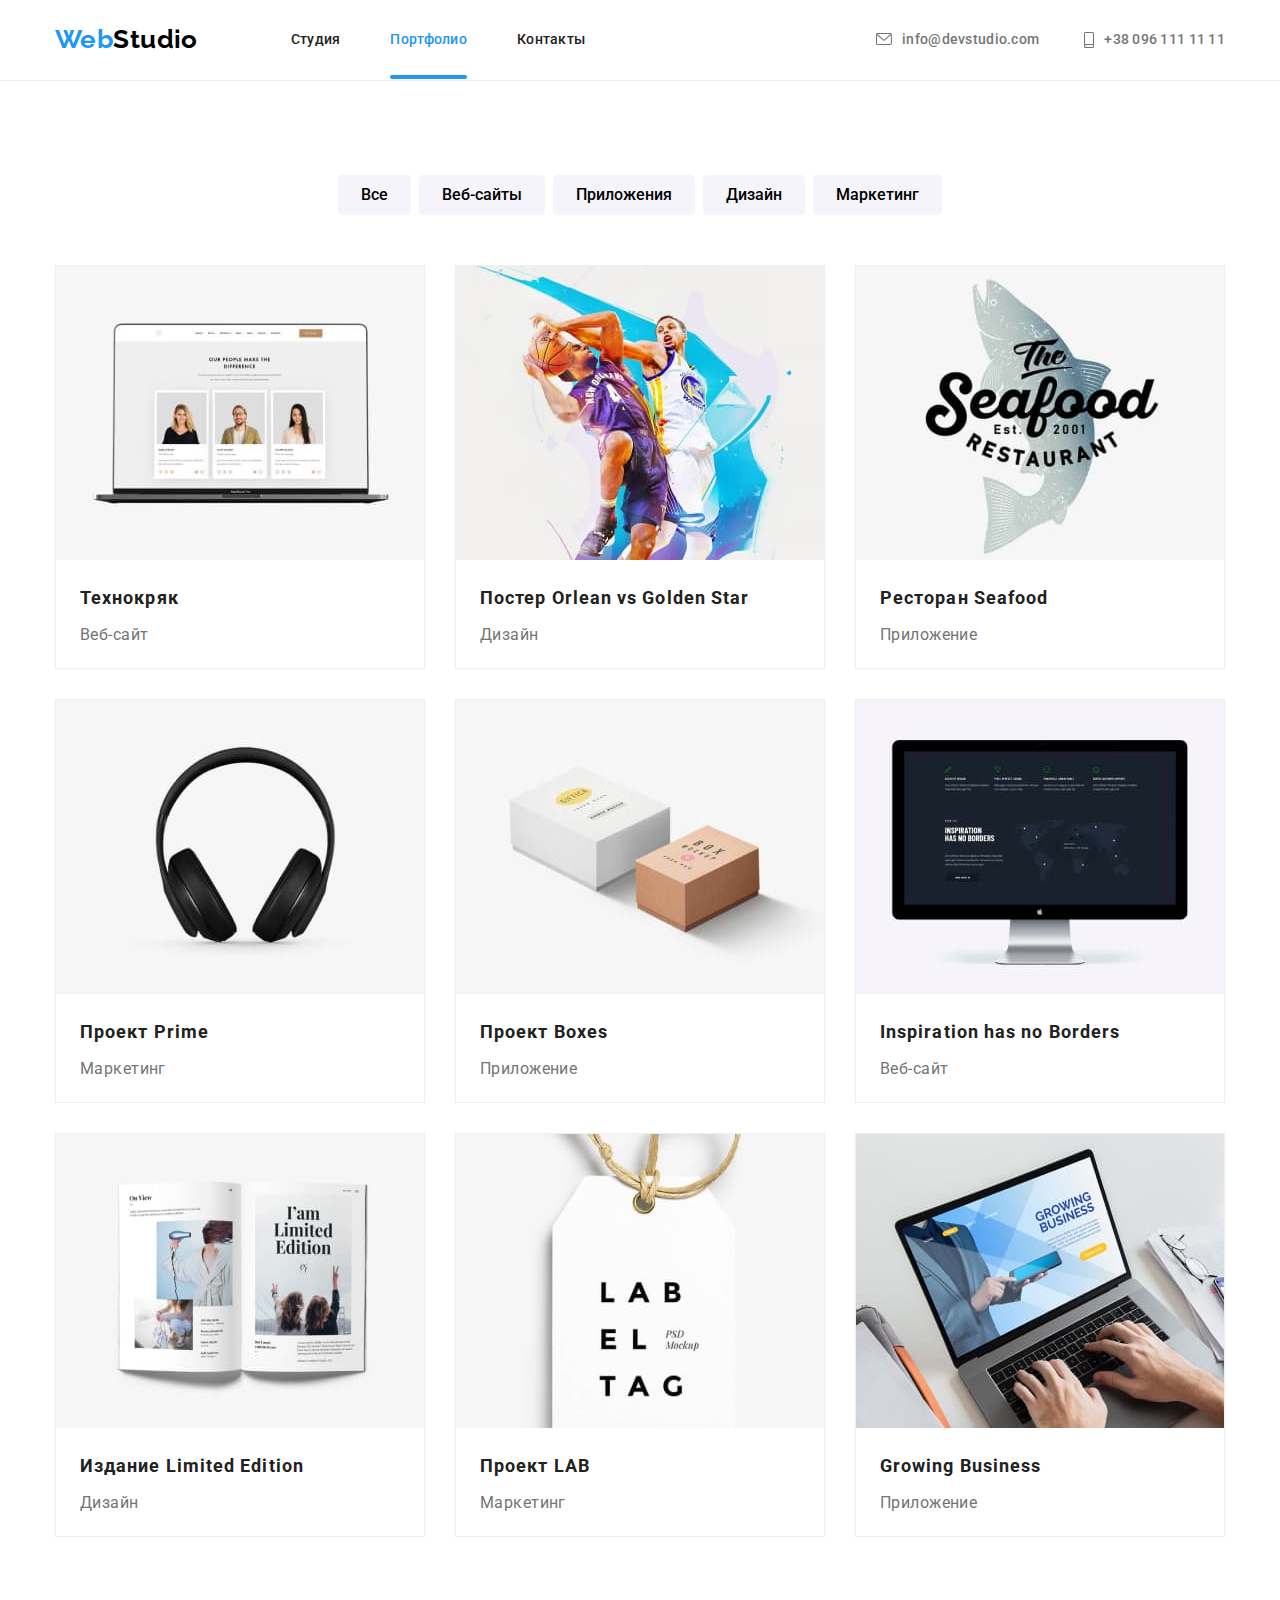
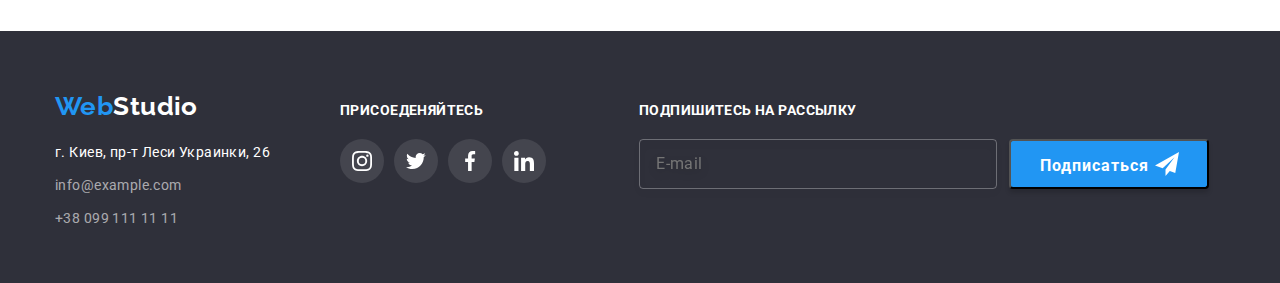
==== commit 30581b79: "4" ====
--- a/portfolio.html
+++ b/portfolio.html
@@ -15,7 +15,7 @@
 
 <body>
 
-    <header>
+    <header class="border-top">
         <!--==================================Название компании==================================-->
         <div class="container top">
             <nav class="navigation">
@@ -56,6 +56,177 @@
                 </li>
             </ul>
         </div>
+       
+    </header>
+    <main>
+        <!--Фильтры для работ-->
+        
+        <section class="filters-and-examples">
+            <h1 class="visually-hidden">Фильтры</h1>
+            <div class="container"> 
+                <ul class="filters__list list">
+                    <li class="filters__items">
+                        <button class="filters__button" type="button">Все</button>
+                    </li>
+                    <li class="filters__items">
+                        <button class="filters__button" type="button">Веб-сайты</button>
+                    </li>
+                    <li class="filters__items">
+                        <button class="filters__button" type="button">Приложения</button>
+                    </li>
+                    <li class="filters__items">
+                        <button class="filters__button" type="button">Дизайн</button>
+                    </li>
+                    <li class="filters__items">
+                        <button class="filters__button" type="button">Маркетинг</button>
+                    </li>
+                </ul>
+
+
+                <!-- =======================Примеры работ=========================== -->
+                <h2 class="visually-hidden">Примеры работ</h2>
+                <ul class="examples list">
+                    <li class="examples__items">
+                        <a class="examples__link" href="#">
+                            <div class="examples__overlay">
+                                <img src="./portfolio/tehnocrack.jpg" title="Веб-сайт 'Технокряк'" alt="Веб-сайт 'Технокряк'">
+                                <p class="examples__text">Технокряк это современная площадка распространения коронавируса. Компании используют эту платформу для цифрового
+                                шпионажа и атак на защищённые сервера конкурентов.</p>
+                            </div>
+                            <div class="examples__label">
+                                <h3 class="examples__h">Технокряк</h3>
+                                <p class="examples__project">Веб-сайт</p>
+                            </div>
+                        </a>
+                    </li>
+                
+                    <li class="examples__items">
+                        <a class="examples__link" href="#">
+                            <div class="examples__overlay">
+                                <img src="./portfolio/poster-new-orlean.jpg" title="постер 'Нью Орлеан против Годен Стар'"
+                                    alt="постер 'Нью Орлеан против Годен Стар'">
+                                <p class="examples__text">Технокряк это современная площадка распространения коронавируса. Компании используют эту
+                                    платформу для цифрового
+                                    шпионажа и атак на защищённые сервера конкурентов.</p>
+                                </div>
+                            <div class="examples__label">
+                                <h3 class="examples__h">Постер <span lang="en">Orlean vs Golden Star</span></h3>
+                                <p class="examples__project">Дизайн</p>
+                            </div>
+                        </a>
+                    </li>
+                
+                    <li class="examples__items">
+                        <a class="examples__link" href="#">
+                            <div class="examples__overlay">
+                                <img src="./portfolio/seafood.jpg" title="Ресторан Сиа Фуд" 
+                                    alt="Ресторан Сиа Фуд">                            
+                                <p class="examples__text">Технокряк это современная площадка распространени коронавируса. Компании используют эту
+                                    платформу для цифрового
+                                    шпионажа и атак на защищённые сервера конкурентов.</p>
+                            </div>
+                            <div class="examples__label">
+                                <h3 class="examples__h">Ресторан <span lang="en">Seafood</span></h3>
+                                <p class="examples__project">Приложение</p>
+                            </div>
+                        </a>
+                    </li>
+                
+                    <li class="examples__items">
+                        <a class="examples__link" href="#">
+                            <div class="examples__overlay">
+                                <img src="./portfolio/project-prime.jpg" title="наушники" alt="наушники">
+                                <p class="examples__text">Технокряк это современная площадка распространения коронавируса. Компании используют эту
+                                    платформу для цифрового
+                                    шпионажа и атак на защищённые сервера конкурентов.</p>
+                            </div>
+                            <div class="examples__label">
+                                <h3 class="examples__h">Проект <span lang="en">Prime</span></h3>
+                                <p class="examples__project">Маркетинг</p>
+                            </div>
+                        </a>
+                    </li>
+                
+                    <li class="examples__items">
+                        <a class="examples__link" href="#">
+                            <div class="examples__overlay">
+                                <img src="./portfolio/boxes.jpg" title="коробки" alt="коробки">
+                                <p class="examples__text">Технокряк это современная площадка распространения коронавируса. Компании используют эту
+                                    платформу для цифрового
+                                    шпионажа и атак на защищённые сервера конкурентов.</p>
+                            </div>
+                            <div class="examples__label">
+                                <h3 class="examples__h">Проект <span lang="en">Boxes</span></h3>
+                                <p class="examples__project">Приложение</p>
+                            </div>
+                        </a>
+                    </li>
+                
+                    <li class="examples__items">
+                        <a class="examples__link" href="#">
+                            <div class="examples__overlay">
+                                <img src="./portfolio/inspiration.jpg" title="Веб-сайт 'У вдохновения нет границ'"
+                                alt="Веб-сайт 'У вдохновения нет границ'">
+                                <p class="examples__text">Технокряк это современная площадка распространения коронавируса. Компании используют эту
+                                    платформу для цифрового
+                                    шпионажа и атак на защищённые сервера конкурентов.</p>
+                            </div>
+                            <div class="examples__label">
+                                <h3 class="examples__h" lang="en">Inspiration has no Borders</h3>
+                                <p class="examples__project">Веб-сайт</p>
+                            </div>
+                        </a>
+                    </li>
+                
+                    <li class="examples__items">
+                        <a class="examples__link" href="#">
+                            <div class="examples__overlay">
+                                <img src="./portfolio/limited-edition.jpg" title="издание 'Я Ограниченое издание'"
+                                alt="постер 'Я Ограниченое издание'">
+                                <p class="examples__text">Технокряк это современная площадка распространения коронавируса. Компании используют эту
+                                    платформу для цифрового
+                                    шпионажа и атак на защищённые сервера конкурентов.</p>
+                            </div>
+                            <div class="examples__label">
+                                <h3 class="examples__h">Издание <span lang="en">Limited Edition</span></h3>
+                                <p class="examples__project">Дизайн</p>
+                            </div>
+                        </a>
+                    </li>
+                
+                    <li class="examples__items">
+                        <a class="examples__link" href="#">
+                            <div class="examples__overlay">
+                                <img lang="en" src="./portfolio/labeltag.jpg" title="text Lab El Tag" alt="text Lab El Tag" width="370"
+                                height="294">
+                                <p class="examples__text">Технокряк это современная площадка распространения коронавируса. Компании используют эту
+                                    платформу для цифрового
+                                    шпионажа и атак на защищённые сервера конкурентов.</p>
+                            </div>
+                            <div class="examples__label">
+                                <h3 class="examples__h">Проект <span lang="en">LAB</span></h3>
+                                <p class="examples__project">Маркетинг</p>
+                            </div>
+                        </a>
+                    </li>
+                
+                    <li class="examples__items">
+                        <a class="examples__link" href="#">
+                            <div class="examples__overlay">
+                                <img src="./portfolio/growing-business.jpg" title="коробки" alt="коробки">
+                                <p class="examples__text">Технокряк это современная площадка распространения коронавируса. Компании используют эту
+                                    платформу для цифрового
+                                    шпионажа и атак на защищённые сервера конкурентов.</p>
+                            </div>
+                            <div class="examples__label">
+                                <h3 class="examples__h" lang="en">Growing Business</h3>
+                                <p class="examples__project">Приложение</p>
+                            </div>
+                        </a>
+                    </li>
+                </ul>
+            </div>
+        </section>
         <div class="mobile-menu" data-menu>
             <button class="mobile-menu__btn" type="button" data-menu-close>
                 <svg class="mobile-menu__btn-svg">
@@ -84,7 +255,7 @@
                     <a class="mobile-menu__contact-tel " href="tel:+380961111111">
                         +38 096 111 11 11
                     </a>
-    
+        
                 </li>
                 <li class="mobile-menu__contact-items">
                     <a class="mobile-menu__contact-mail" href="mailto:info@devstudio.com">
@@ -106,179 +277,8 @@
                         LinkedIn
                     </a></li>
             </ul>
-    
+        
         </div>
-    </header>
-    <main>
-        <!--Фильтры для работ-->
-        
-        <section class="filters-and-examples">
-            <h1 class="visually-hidden">Фильтры</h1>
-            <div class="container"> 
-                <ul class="filters__list list">
-                    <li class="filters__items">
-                        <button class="filters__button" type="button">Все</button>
-                    </li>
-                    <li class="filters__items">
-                        <button class="filters__button" type="button">Веб-сайты</button>
-                    </li>
-                    <li class="filters__items">
-                        <button class="filters__button" type="button">Приложения</button>
-                    </li>
-                    <li class="filters__items">
-                        <button class="filters__button" type="button">Дизайн</button>
-                    </li>
-                    <li class="filters__items">
-                        <button class="filters__button" type="button">Маркетинг</button>
-                    </li>
-                </ul>
-
-
-                <!-- =======================Примеры работ=========================== -->
-                <h2 class="visually-hidden">Примеры работ</h2>
-                <ul class="examples list">
-                    <li class="examples__items">
-                        <a class="examples__link" href="#">
-                            <div class="examples__overlay">
-                                <img src="./portfolio/tehnocrack.jpg" title="Веб-сайт 'Технокряк'" alt="Веб-сайт 'Технокряк'" width="370" height="294">
-                                <p class="examples__text">Технокряк это современная площадка распространения коронавируса. Компании используют эту платформу для цифрового
-                                шпионажа и атак на защищённые сервера конкурентов.</p>
-                            </div>
-                            <div class="examples__label">
-                                <h3 class="examples__h">Технокряк</h3>
-                                <p class="examples__project">Веб-сайт</p>
-                            </div>
-                        </a>
-                    </li>
-                
-                    <li class="examples__items">
-                        <a class="examples__link" href="#">
-                            <div class="examples__overlay">
-                                <img src="./portfolio/poster-new-orlean.jpg" title="постер 'Нью Орлеан против Годен Стар'"
-                                    alt="постер 'Нью Орлеан против Годен Стар'" width="370" height="294">
-                                <p class="examples__text">Технокряк это современная площадка распространения коронавируса. Компании используют эту
-                                    платформу для цифрового
-                                    шпионажа и атак на защищённые сервера конкурентов.</p>
-                                </div>
-                            <div class="examples__label">
-                                <h3 class="examples__h">Постер <span lang="en">Orlean vs Golden Star</span></h3>
-                                <p class="examples__project">Дизайн</p>
-                            </div>
-                        </a>
-                    </li>
-                
-                    <li class="examples__items">
-                        <a class="examples__link" href="#">
-                            <div class="examples__overlay">
-                                <img src="./portfolio/seafood.jpg" title="Ресторан Сиа Фуд" 
-                                    alt="Ресторан Сиа Фуд" width="370" height="294">                            
-                                <p class="examples__text">Технокряк это современная площадка распространени коронавируса. Компании используют эту
-                                    платформу для цифрового
-                                    шпионажа и атак на защищённые сервера конкурентов.</p>
-                            </div>
-                            <div class="examples__label">
-                                <h3 class="examples__h">Ресторан <span lang="en">Seafood</span></h3>
-                                <p class="examples__project">Приложение</p>
-                            </div>
-                        </a>
-                    </li>
-                
-                    <li class="examples__items">
-                        <a class="examples__link" href="#">
-                            <div class="examples__overlay">
-                                <img src="./portfolio/project-prime.jpg" title="наушники" alt="наушники" width="370" height="294">
-                                <p class="examples__text">Технокряк это современная площадка распространения коронавируса. Компании используют эту
-                                    платформу для цифрового
-                                    шпионажа и атак на защищённые сервера конкурентов.</p>
-                            </div>
-                            <div class="examples__label">
-                                <h3 class="examples__h">Проект <span lang="en">Prime</span></h3>
-                                <p class="examples__project">Маркетинг</p>
-                            </div>
-                        </a>
-                    </li>
-                
-                    <li class="examples__items">
-                        <a class="examples__link" href="#">
-                            <div class="examples__overlay">
-                                <img src="./portfolio/boxes.jpg" title="коробки" alt="коробки" width="370" height="294">
-                                <p class="examples__text">Технокряк это современная площадка распространения коронавируса. Компании используют эту
-                                    платформу для цифрового
-                                    шпионажа и атак на защищённые сервера конкурентов.</p>
-                            </div>
-                            <div class="examples__label">
-                                <h3 class="examples__h">Проект <span lang="en">Boxes</span></h3>
-                                <p class="examples__project">Приложение</p>
-                            </div>
-                        </a>
-                    </li>
-                
-                    <li class="examples__items">
-                        <a class="examples__link" href="#">
-                            <div class="examples__overlay">
-                                <img src="./portfolio/inspiration.jpg" title="Веб-сайт 'У вдохновения нет границ'"
-                                alt="Веб-сайт 'У вдохновения нет границ'" width="370" height="294">
-                                <p class="examples__text">Технокряк это современная площадка распространения коронавируса. Компании используют эту
-                                    платформу для цифрового
-                                    шпионажа и атак на защищённые сервера конкурентов.</p>
-                            </div>
-                            <div class="examples__label">
-                                <h3 class="examples__h" lang="en">Inspiration has no Borders</h3>
-                                <p class="examples__project">Веб-сайт</p>
-                            </div>
-                        </a>
-                    </li>
-                
-                    <li class="examples__items">
-                        <a class="examples__link" href="#">
-                            <div class="examples__overlay">
-                                <img src="./portfolio/limited-edition.jpg" title="издание 'Я Ограниченое издание'"
-                                alt="постер 'Я Ограниченое издание'" width="370" height="294">
-                                <p class="examples__text">Технокряк это современная площадка распространения коронавируса. Компании используют эту
-                                    платформу для цифрового
-                                    шпионажа и атак на защищённые сервера конкурентов.</p>
-                            </div>
-                            <div class="examples__label">
-                                <h3 class="examples__h">Издание <span lang="en">Limited Edition</span></h3>
-                                <p class="examples__project">Дизайн</p>
-                            </div>
-                        </a>
-                    </li>
-                
-                    <li class="examples__items">
-                        <a class="examples__link" href="#">
-                            <div class="examples__overlay">
-                                <img lang="en" src="./portfolio/labeltag.jpg" title="text Lab El Tag" alt="text Lab El Tag" width="370"
-                                height="294">
-                                <p class="examples__text">Технокряк это современная площадка распространения коронавируса. Компании используют эту
-                                    платформу для цифрового
-                                    шпионажа и атак на защищённые сервера конкурентов.</p>
-                            </div>
-                            <div class="examples__label">
-                                <h3 class="examples__h">Проект <span lang="en">LAB</span></h3>
-                                <p class="examples__project">Маркетинг</p>
-                            </div>
-                        </a>
-                    </li>
-                
-                    <li class="examples__items">
-                        <a class="examples__link" href="#">
-                            <div class="examples__overlay">
-                                <img src="./portfolio/growing-business.jpg" title="коробки" alt="коробки" width="370" height="294">
-                                <p class="examples__text">Технокряк это современная площадка распространения коронавируса. Компании используют эту
-                                    платформу для цифрового
-                                    шпионажа и атак на защищённые сервера конкурентов.</p>
-                            </div>
-                            <div class="examples__label">
-                                <h3 class="examples__h" lang="en">Growing Business</h3>
-                                <p class="examples__project">Приложение</p>
-                            </div>
-                        </a>
-                    </li>
-                </ul>
-            </div>
-        </section>
-
     </main>
 
 <!-- ======================================Футер с контактной информацией ======================-->
--- a/css/portfolio.min.css
+++ b/css/portfolio.min.css
@@ -1,2 +1,2 @@
-:root{--main-bg-color: #ffffff;--main-color: #212121;--accent-color: #2196f3;--white-text: #ffffff;--gray-text: #757575;--black-color-logo: #000000;--button-bgc: #2196f3;--filters-bgc: #f5f4fa;--ourcomand-bgc: #f5f4fa;--hero-bgc: #2f303a;--footer-contact-bgc: rgba(255, 255, 255, 0.6);--footer-bgc: #2f303a;--footer-fone-socicone: rgba(255, 255, 255, 0.1);--main-color-socicon: #afb1b8;--bold-weight: 700;--normal-weight: 400;--link-weight: 500}.visually-hidden:not(:focus):not(:active),input[type="checkbox"].visually-hidden,input[type="radio"].visually-hidden{position:absolute;width:1px;height:1px;margin:-1px;border:0;padding:0;white-space:nowrap;clip-path:inset(100%);clip:rect(0 0 0 0);overflow:hidden}h1,h2,h3,h4,h5,h6{margin-top:0px;margin-bottom:0px}p{margin-top:0px;margin-bottom:0px}ul,ol{margin:0;padding:0}img{display:block}body{background-color:var(--main-bg-color);color:var(--main-color);font-family:"Roboto", sans-serif;font-size:14px;line-height:1.71;letter-spacing:0.03em}.list{margin:0px;padding:0px;list-style:none}.container{width:100%;margin-left:auto;margin-right:auto;padding-left:15px;padding-right:15px}@media screen and (min-width: 480px){.container{width:480px}}@media screen and (min-width: 768px){.container{width:768px}}@media screen and (min-width: 1200px){.container{width:1200px}}.line-position::after{position:absolute;left:0;bottom:0;content:"";display:block;margin-top:28px;width:100%;height:4px;background:var(--accent-color);border-radius:2px}.logo{text-decoration:none;font-family:"Raleway", sans-serif;font-weight:var(--bold-weight);font-size:24px;line-height:1.17}.logo--header{color:var(--black-color-logo)}.logo--footer{display:inline-block;color:var(--white-text);text-align:center;margin-bottom:20px}.logo--blue-part{color:var(--accent-color)}@media screen and (min-width: 768px){.logo{margin-right:88px}}@media screen and (min-width: 1200px){.logo{font-size:26px;margin-right:93px}}.social-icons__list{display:flex;justify-content:space-between}.social-icons__link{display:flex;justify-content:center;align-items:center;width:44px;height:44px;border-radius:50%;transition-property:background-color;transition-duration:250ms;transition-timing-function:cubic-bezier(0.4, 0, 0.2, 1)}.social-icons__link:focus,.social-icons__link:hover{background-color:var(--accent-color)}.social-icons__svg{width:20px;height:20px;fill:var(--main-color-socicon);transition-property:fill;transition-duration:250ms;transition-timing-function:cubic-bezier(0.4, 0, 0.2, 1)}.social-icons__link:hover .social-icons__svg,.social-icons__link:focus .social-icons__svg{fill:var(--main-bg-color)}.footer__icons{fill:var(--white-text)}.top{display:flex}.current{color:var(--accent-color)}@media screen and (max-width: 767px){.navigation__list{display:none}.contact{display:none}.top{position:relative;display:flex;align-items:center;justify-content:space-between;max-height:60px;padding-top:16px;padding-bottom:16px}.navigation__button{padding:12px 8px;background-color:transparent;border-color:transparent;fill:var(--black-color-logo);transition-property:fill;transition-duration:250ms;transition-timing-function:cubic-bezier(0.4, 0, 0.2, 1)}.navigation__button:focus,.navigation__button:hover{fill:var(--accent-color);cursor:pointer;outline:none}.navigation__button-svg{width:24px;height:16px}.mobile-menu{position:absolute;width:100%;height:100%;max-width:480px;overflow-x:scroll;top:0;left:50%;transform:translateX(-50%);transform:scale(0);padding:48px 40px;background-color:var(--main-bg-color);transition:scale 250ms cubic-bezier(0.4, 0, 0.2, 1)}.mobile-menu.is-open{transform:translateX(-50%) scale(1)}.mobile-menu__btn{position:absolute;top:10px;right:15px;border:none;background-color:transparent;fill:var(--main-color);transition:fill 250ms cubic-bezier(0.4, 0, 0.2, 1)}.mobile-menu__btn:hover,.mobile-menu__btn:focus{fill:var(--accent-color);cursor:pointer;outline:none}.mobile-menu__btn-svg{width:40px;height:40px}.mobile-menu__navigation-items:not(:last-child){margin-bottom:32px}.mobile-menu__navigation-items:last-child{margin-bottom:302px}.mobile-menu__navigation-link{color:var(--main-color);text-decoration:none;font-weight:var(--link-weight);font-size:40px;line-height:1.17;letter-spacing:0.02em;transition:color 250ms cubic-bezier(0.4, 0, 0.2, 1)}.mobile-menu__navigation-link:focus,.mobile-menu__navigation-link:hover{color:var(--accent-color);outline:transparent;cursor:pointer}.mobile-menu__contact-tel{color:var(--accent-color);text-decoration:none;font-size:34px;line-height:1.17;letter-spacing:0.02em}.mobile-menu__contact-mail{display:block;text-decoration:none;color:var(--gray-text);font-size:24px;line-height:1.16;letter-spacing:0.02em}.mobile-menu__contact-items:first-child{margin-bottom:32px}.mobile-menu__contact-items:last-child{margin-bottom:64px}.mobile-menu__soclist{display:flex;align-items:center;width:357px}.mobile-menu__soclist-items{display:flex;align-items:center}.mobile-menu__soclist-items:not(:last-child)::after{display:block;content:"";width:22px;height:0;padding-right:10px;border:1px solid rgba(33,33,33,0.2);transform:rotate(90deg)}.mobile-menu__soclink{text-decoration:none;color:var(--accent-color);font-size:18px;line-height:1.22;letter-spacing:0.02em}}@media screen and (min-width: 768px){.navigation__button{display:none}.mobile-menu{display:none}.top{align-items:center;max-height:80px;padding-top:26px;padding-bottom:26px}.border-top{border-bottom:1px solid #ececec;border-bottom-width:100%}.navigation__list{display:flex;padding-top:32px;padding-bottom:32px}.navigation{display:flex;justify-content:space-between;align-items:center}.navigation__link--menu{display:none}.navigation__list .navigation__items:not(:last-child){margin-right:50px}.navigation__link{position:relative;color:var(--main-color);text-decoration:none;font-weight:var(--link-weight);font-size:14px;line-height:1.14;letter-spacing:0.02em;padding-bottom:32px;padding-top:32px;transition-property:color;transition-duration:250ms;transition-timing-function:cubic-bezier(0.4, 0, 0.2, 1)}.navigation .navigation__link:hover,.navigation .navigation__link:focus{color:var(--accent-color)}.contact .contact__link:hover,.contact .contact__link:focus{color:var(--accent-color)}.top .contact:last-child{margin-left:auto}.contact__items:not(:last-child){margin-bottom:10px}.contact__link{display:flex;align-items:center;color:var(--gray-text);text-decoration:none;font-weight:var(--link-weight);font-size:12px;line-height:1.16;letter-spacing:0.02em;transition-property:color;transition-duration:250ms;transition-timing-function:cubic-bezier(0.4, 0, 0.2, 1)}.icon-head-mail{width:14px;height:10px;margin-right:8px;fill:currentColor}.icon-head-tel{width:10px;height:14px;margin-right:8px;fill:currentColor}}@media screen and (min-width: 1200px){.top{max-height:80px;padding-top:24px;padding-bottom:25px}.top .contact:last-child{margin-left:auto;padding-top:32px;padding-bottom:32px}.border-top{border-bottom:1px solid #ececec;border-bottom-width:100%}.navigation{display:flex}.navigation__list{display:flex}.navigation__link--menu{display:none}.navigation__items{position:relative;padding-top:32px;padding-bottom:32px}.navigation__list .navigation__items:not(:last-child){margin-right:50px}.navigation__link{color:var(--main-color);text-decoration:none;font-weight:var(--link-weight);font-size:14px;line-height:1.14;letter-spacing:0.02em;padding-bottom:32px;padding-top:32px;transition-property:color;transition-duration:250ms;transition-timing-function:cubic-bezier(0.4, 0, 0.2, 1)}.navigation .navigation__link:hover,.navigation .navigation__link:focus{color:var(--accent-color)}.contact{display:flex;align-items:center;padding-top:32px;padding-bottom:32px}.contact .contact__items:not(:last-child){margin-right:45px;margin-bottom:0px}.contact .contact__link:hover,.contact .contact__link:focus{color:var(--accent-color)}.contact__link{display:flex;align-items:center;color:var(--gray-text);text-decoration:none;font-weight:var(--link-weight);font-size:14px;line-height:1.14;letter-spacing:0.02em;padding-top:32px;padding-bottom:32px;transition-property:color;transition-duration:250ms;transition-timing-function:cubic-bezier(0.4, 0, 0.2, 1)}.icon-head-mail{width:16px;height:12px;margin-right:10px;fill:currentColor}.icon-head-tel{width:10px;height:16px;margin-right:10px;fill:currentColor}}.filters-and-examples{padding-top:94px;padding-bottom:94px}.filters__list{display:flex;margin-bottom:50px;justify-content:center}.filters__list .filters__items:not(:last-child){margin-right:8px}.filters__button{background-color:var(--filters-bgc);font-weight:var(--link-weight);font-size:16px;line-height:1.62;border-radius:4px;border:1px solid transparent;padding-left:22px;padding-right:22px;padding-top:6px;padding-bottom:6px;transition:background-color 250ms cubic-bezier(0.4, 0, 0.2, 1),color 250ms cubic-bezier(0.4, 0, 0.2, 1),box-shadow 250ms cubic-bezier(0.4, 0, 0.2, 1)}.filters__button:hover,.filters__button:focus{background-color:var(--accent-color);box-shadow:0px 3px 1px rgba(0,0,0,0.1),0px 1px 2px rgba(0,0,0,0.08),0px 2px 2px rgba(0,0,0,0.12);color:var(--white-text);cursor:pointer}.examples{display:flex;flex-wrap:wrap;margin-left:-15px;margin-right:-15px}.examples__items{border:1px solid #eeeeee;width:370px;height:404px;margin-bottom:30px;margin-right:15px;margin-left:15px}.examples .examples__items:nth-last-child(-n+3){margin-bottom:0}.examples__link{display:block;text-decoration:none;transition-duration:250ms;transition-timing-function:cubic-bezier(0.4, 0, 0.2, 1)}.examples__link:hover,.examples__link:focus{box-shadow:0px 1px 1px rgba(0,0,0,0.12),0px 4px 4px rgba(0,0,0,0.06),1px 4px 6px rgba(0,0,0,0.16)}.examples__overlay{position:relative;overflow:hidden}.examples__text{position:absolute;top:0;left:0;padding:63px 24px;height:100%;width:100%;font-style:normal;font-weight:var(--normal-weight);font-size:18px;line-height:1.56;color:var(--main-bg-color);background:rgba(33,150,243,0.9);transform:translateY(100%);transition-duration:250ms;transition-timing-function:cubic-bezier(0.4, 0, 0.2, 1)}.examples__link:hover .examples__text,.examples__link:focus .examples__text{transform:translateY(0)}.examples__label{padding:20px 24px;width:370px}.examples__h{color:var(--main-color);font-weight:var(--bold-weight);font-size:18px;line-height:2;letter-spacing:0.06em;margin-bottom:4px}.examples__project{font-weight:var(--normal-weight);font-size:16px;line-height:1.87;color:var(--gray-text)}.current{color:var(--accent-color)}.footer{background-color:var(--footer-bgc);min-width:320px;margin-right:auto;margin-left:auto;padding-top:60px;padding-bottom:60px}.footer--double-box{display:flex}.footer__address{color:var(--white-text);font-style:normal;font-weight:var(--normal-weight);font-size:14px;margin-bottom:8px}.footer__contact{display:inline-block;color:var(--footer-contact-bgc);text-decoration:none;font-style:normal;font-weight:var(--normal-weight);font-size:14px}.footer__contact--mail{margin-bottom:8px}.footer__form-text{display:block;margin-bottom:20px;font-style:normal;line-height:1.14;text-transform:uppercase;color:var(--white-text)}.conection__text{font-style:normal;font-weight:var(--bold-weight);font-size:14px;line-height:1.14;text-transform:uppercase;color:var(--white-text);margin-bottom:20px}.fone{background-color:var(--footer-fone-socicone);border-radius:50%;width:44px;height:44px}.fone:not(:last-child){margin-right:10px}@media screen and (max-width: 767px){.footer{height:603px}.footer--double-box{flex-direction:column;text-align:center;align-items:center}.footer__address{margin-bottom:8px}.footer__contact{display:inline-block;color:var(--footer-contact-bgc);text-decoration:none;font-style:normal;font-weight:var(--normal-weight);font-size:14px}.footer__contact--mail{margin-bottom:9px}.conection__box{width:206px;height:80px;margin-top:60px;margin-bottom:60px}.footer__feedback{display:flex;flex-direction:column;align-items:center}.footer__feedback-input{font-family:Roboto, sans-serif;font-style:normal;font-weight:var(--normal-weight);font-size:16px;line-height:1.25;letter-spacing:0.03em;color:rgba(255,255,255,0.6);background-color:transparent;padding-left:16px;padding-top:15px;padding-bottom:15px;width:450px;height:50px;margin-bottom:20px;border:1px solid rgba(255,255,255,0.3);box-sizing:border-box;filter:drop-shadow(0px 4px 4px rgba(0,0,0,0.15));border-radius:4px;transition:border 250ms cubic-bezier(0.4, 0, 0.2, 1)}.footer__feedback-input:focus,.footer__feedback-input:hover{border:1px solid var(--accent-color);outline:transparent}.footer__feedback-btn{display:flex;justify-content:space-between;padding-top:10px;padding-bottom:10px;padding-left:29px;padding-right:28px;width:200px;height:50px;font-family:Roboto, sans-serif;font-style:normal;font-weight:var(--bold-weight);font-size:16px;line-height:1.87;letter-spacing:0.06em;color:var(--white-text);background-color:var(--button-bgc);box-shadow:0px 4px 4px rgba(0,0,0,0.15);border-radius:4px;cursor:pointer}.footer__feedback-icon{align-self:center;width:24px;height:24px}}@media screen and (min-width: 768px) and (max-width: 1199px){.footer{height:463px}.footer--double-box{flex-wrap:wrap}.footer .footer__contact-info{width:294px;text-align:center;margin-right:165px;margin-bottom:60px}.conection__box{width:206px;height:80px;text-align:center}.footer__form{text-align:center;padding-left:166px;padding-right:152px}.footer__feedback{display:flex;flex-direction:column;align-items:center}.footer__feedback-input{font-family:Roboto, sans-serif;font-style:normal;font-weight:var(--normal-weight);font-size:16px;line-height:1.25;letter-spacing:0.03em;color:rgba(255,255,255,0.6);background-color:transparent;padding-left:16px;padding-top:15px;padding-bottom:15px;width:450px;height:50px;margin-bottom:20px;border:1px solid rgba(255,255,255,0.3);box-sizing:border-box;filter:drop-shadow(0px 4px 4px rgba(0,0,0,0.15));border-radius:4px;transition:border 250ms cubic-bezier(0.4, 0, 0.2, 1)}.footer__feedback-input:focus,.footer__feedback-input:hover{border:1px solid var(--accent-color);outline:transparent}.footer__feedback-btn{display:flex;justify-content:space-between;padding-top:10px;padding-bottom:10px;padding-left:29px;padding-right:28px;width:200px;height:50px;font-family:Roboto, sans-serif;font-style:normal;font-weight:var(--bold-weight);font-size:16px;line-height:1.87;letter-spacing:0.06em;color:var(--white-text);background-color:var(--button-bgc);box-shadow:0px 4px 4px rgba(0,0,0,0.15);border-radius:4px;cursor:pointer}.footer__feedback-icon{align-self:center;width:24px;height:24px}}@media screen and (min-width: 1200px){.footer{background-color:var(--footer-bgc);height:252px}.footer--double-box{display:flex;align-items:baseline}.footer__address{margin-bottom:9px}.footer__contact{display:inline-block;color:var(--footer-contact-bgc);text-decoration:none;font-style:normal;font-weight:var(--normal-weight);font-size:14px}.footer__contact--mail{margin-bottom:9px}.conection__box{display:flex;flex-direction:column;margin-left:70px}.conection__text{font-style:normal;font-weight:var(--bold-weight);font-size:14px;line-height:1.14;text-transform:uppercase;color:var(--white-text);margin-bottom:20px}.fone{background-color:var(--footer-fone-socicone);border-radius:50%;width:44px;height:44px}.fone:not(:last-child){margin-right:10px}.footer__form{display:flex;flex-direction:column;margin-left:93px;width:570px;height:86px}.footer__form-text{display:block;margin-bottom:20px;font-style:normal;line-height:1.14;text-transform:uppercase;color:var(--white-text)}.footer__feedback{display:flex;justify-content:space-between}.footer__feedback-input{font-family:Roboto, sans-serif;font-style:normal;font-weight:var(--normal-weight);font-size:16px;line-height:1.25;letter-spacing:0.03em;color:rgba(255,255,255,0.6);background-color:transparent;padding-left:16px;padding-top:15px;padding-bottom:15px;width:358px;height:50px;border:1px solid rgba(255,255,255,0.3);box-sizing:border-box;filter:drop-shadow(0px 4px 4px rgba(0,0,0,0.15));border-radius:4px;transition:border 250ms cubic-bezier(0.4, 0, 0.2, 1)}.footer__feedback-input:focus,.footer__feedback-input:hover{border:1px solid var(--accent-color);outline:transparent}.footer__feedback-btn{display:flex;justify-content:space-between;padding-top:10px;padding-bottom:10px;padding-left:29px;padding-right:28px;width:200px;height:50px;font-family:Roboto, sans-serif;font-style:normal;font-weight:var(--bold-weight);font-size:16px;line-height:1.87;letter-spacing:0.06em;color:var(--white-text);background-color:var(--button-bgc);box-shadow:0px 4px 4px rgba(0,0,0,0.15);border-radius:4px;cursor:pointer}.footer__feedback-icon{align-self:center;width:24px;height:24px}}
+:root{--main-bg-color: #ffffff;--main-color: #212121;--accent-color: #2196f3;--white-text: #ffffff;--gray-text: #757575;--black-color-logo: #000000;--button-bgc: #2196f3;--filters-bgc: #f5f4fa;--ourcomand-bgc: #f5f4fa;--hero-bgc: #2f303a;--footer-contact-bgc: rgba(255, 255, 255, 0.6);--footer-bgc: #2f303a;--footer-fone-socicone: rgba(255, 255, 255, 0.1);--main-color-socicon: #afb1b8;--bold-weight: 700;--normal-weight: 400;--link-weight: 500}.visually-hidden:not(:focus):not(:active),input[type="checkbox"].visually-hidden,input[type="radio"].visually-hidden{position:absolute;width:1px;height:1px;margin:-1px;border:0;padding:0;white-space:nowrap;clip-path:inset(100%);clip:rect(0 0 0 0);overflow:hidden}h1,h2,h3,h4,h5,h6{margin-top:0px;margin-bottom:0px}p{margin-top:0px;margin-bottom:0px}ul,ol{margin:0;padding:0}img{display:block}body{background-color:var(--main-bg-color);color:var(--main-color);font-family:"Roboto", sans-serif;font-size:14px;line-height:1.71;letter-spacing:0.03em}.list{margin:0px;padding:0px;list-style:none}.container{width:100%;margin-left:auto;margin-right:auto;padding-left:15px;padding-right:15px}@media screen and (min-width: 480px){.container{width:480px}}@media screen and (min-width: 768px){.container{width:768px}}@media screen and (min-width: 1200px){.container{width:1200px}}.line-position::after{position:absolute;left:0;bottom:0;content:"";display:block;margin-top:28px;width:100%;height:4px;background:var(--accent-color);border-radius:2px}.logo{text-decoration:none;font-family:"Raleway", sans-serif;font-weight:var(--bold-weight);font-size:24px;line-height:1.17}.logo--header{color:var(--black-color-logo)}.logo--footer{display:inline-block;color:var(--white-text);text-align:center;margin-bottom:20px}.logo--blue-part{color:var(--accent-color)}@media screen and (min-width: 1200px){.logo{font-size:26px}}.social-icons__list{display:flex;justify-content:space-between}.social-icons__link{display:flex;justify-content:center;align-items:center;width:44px;height:44px;border-radius:50%;transition-property:background-color;transition-duration:250ms;transition-timing-function:cubic-bezier(0.4, 0, 0.2, 1)}.social-icons__link:focus,.social-icons__link:hover{background-color:var(--accent-color)}.social-icons__svg{width:20px;height:20px;fill:var(--main-color-socicon);transition-property:fill;transition-duration:250ms;transition-timing-function:cubic-bezier(0.4, 0, 0.2, 1)}.social-icons__link:hover .social-icons__svg,.social-icons__link:focus .social-icons__svg{fill:var(--main-bg-color)}.footer__icons{fill:var(--white-text)}.top{display:flex}.current{color:var(--accent-color)}@media screen and (max-width: 767px){.navigation__list{display:none}.contact{display:none}.top{position:relative;display:flex;align-items:center;justify-content:space-between;max-height:60px;padding-top:16px;padding-bottom:16px}.navigation__button{padding:12px 8px;background-color:transparent;border-color:transparent;fill:var(--black-color-logo);transition-property:fill;transition-duration:250ms;transition-timing-function:cubic-bezier(0.4, 0, 0.2, 1)}.navigation__button:focus,.navigation__button:hover{fill:var(--accent-color);cursor:pointer;outline:none}.navigation__button-svg{width:24px;height:16px}.mobile-menu{position:absolute;width:100%;height:100%;max-width:480px;overflow-x:scroll;top:0;left:50%;transform:translateX(-50%);transform:scale(0);padding:48px 40px;background-color:var(--main-bg-color);transition:scale 250ms cubic-bezier(0.4, 0, 0.2, 1)}.mobile-menu.is-open{transform:translateX(-50%) scale(1)}.mobile-menu__btn{position:absolute;top:10px;right:15px;border:none;background-color:transparent;fill:var(--main-color);transition:fill 250ms cubic-bezier(0.4, 0, 0.2, 1)}.mobile-menu__btn:hover,.mobile-menu__btn:focus{fill:var(--accent-color);cursor:pointer;outline:none}.mobile-menu__btn-svg{width:40px;height:40px}.mobile-menu__navigation-items:not(:last-child){margin-bottom:32px}.mobile-menu__navigation-items:last-child{margin-bottom:302px}.mobile-menu__navigation-link{color:var(--main-color);text-decoration:none;font-weight:var(--link-weight);font-size:40px;line-height:1.17;letter-spacing:0.02em;transition:color 250ms cubic-bezier(0.4, 0, 0.2, 1)}.mobile-menu__navigation-link:focus,.mobile-menu__navigation-link:hover{color:var(--accent-color);outline:transparent;cursor:pointer}.mobile-menu__contact-tel{color:var(--accent-color);text-decoration:none;font-size:34px;line-height:1.17;letter-spacing:0.02em}.mobile-menu__contact-mail{display:block;text-decoration:none;color:var(--gray-text);font-size:24px;line-height:1.16;letter-spacing:0.02em}.mobile-menu__contact-items:first-child{margin-bottom:32px}.mobile-menu__contact-items:last-child{margin-bottom:64px}.mobile-menu__soclist{display:flex;align-items:center;width:357px}.mobile-menu__soclist-items{display:flex;align-items:center}.mobile-menu__soclist-items:not(:last-child)::after{display:block;content:"";width:22px;height:0;padding-right:10px;border:1px solid rgba(33,33,33,0.2);transform:rotate(90deg)}.mobile-menu__soclink{text-decoration:none;color:var(--accent-color);font-size:18px;line-height:1.22;letter-spacing:0.02em}}@media screen and (min-width: 768px){.navigation__button{display:none}.mobile-menu{display:none}.top{align-items:center;max-height:80px;padding-top:26px;padding-bottom:26px}.border-top{border-bottom:1px solid #ececec;border-bottom-width:100%}.navigation__list{display:flex;padding-top:32px;padding-bottom:32px;margin-left:88px}.navigation{display:flex;justify-content:space-between;align-items:center}.navigation__link--menu{display:none}.navigation__list .navigation__items:not(:last-child){margin-right:50px}.navigation__link{position:relative;color:var(--main-color);text-decoration:none;font-weight:var(--link-weight);font-size:14px;line-height:1.14;letter-spacing:0.02em;padding-bottom:32px;padding-top:32px;transition-property:color;transition-duration:250ms;transition-timing-function:cubic-bezier(0.4, 0, 0.2, 1)}.navigation .navigation__link:hover,.navigation .navigation__link:focus{color:var(--accent-color)}.contact .contact__link:hover,.contact .contact__link:focus{color:var(--accent-color)}.top .contact:last-child{margin-left:auto}.contact__items:not(:last-child){margin-bottom:10px}.contact__link{display:flex;align-items:center;color:var(--gray-text);text-decoration:none;font-weight:var(--link-weight);font-size:12px;line-height:1.16;letter-spacing:0.02em;transition-property:color;transition-duration:250ms;transition-timing-function:cubic-bezier(0.4, 0, 0.2, 1)}.icon-head-mail{width:14px;height:10px;margin-right:8px;fill:currentColor}.icon-head-tel{width:10px;height:14px;margin-right:8px;fill:currentColor}}@media screen and (min-width: 1200px){.top{max-height:80px;padding-top:24px;padding-bottom:25px}.top .contact:last-child{margin-left:auto;padding-top:32px;padding-bottom:32px}.border-top{border-bottom:1px solid #ececec;border-bottom-width:100%}.navigation{display:flex}.navigation__list{display:flex;margin-left:93px}.navigation__link--menu{display:none}.navigation__items{position:relative;padding-top:32px;padding-bottom:32px}.navigation__list .navigation__items:not(:last-child){margin-right:50px}.navigation__link{color:var(--main-color);text-decoration:none;font-weight:var(--link-weight);font-size:14px;line-height:1.14;letter-spacing:0.02em;padding-bottom:32px;padding-top:32px;transition-property:color;transition-duration:250ms;transition-timing-function:cubic-bezier(0.4, 0, 0.2, 1)}.navigation .navigation__link:hover,.navigation .navigation__link:focus{color:var(--accent-color)}.contact{display:flex;align-items:center;padding-top:32px;padding-bottom:32px}.contact .contact__items:not(:last-child){margin-right:45px;margin-bottom:0px}.contact .contact__link:hover,.contact .contact__link:focus{color:var(--accent-color)}.contact__link{display:flex;align-items:center;color:var(--gray-text);text-decoration:none;font-weight:var(--link-weight);font-size:14px;line-height:1.14;letter-spacing:0.02em;padding-top:32px;padding-bottom:32px;transition-property:color;transition-duration:250ms;transition-timing-function:cubic-bezier(0.4, 0, 0.2, 1)}.icon-head-mail{width:16px;height:12px;margin-right:10px;fill:currentColor}.icon-head-tel{width:10px;height:16px;margin-right:10px;fill:currentColor}}.filters-and-examples{padding-top:60px;padding-bottom:60px}.filters__list{display:flex;margin-bottom:40px;justify-content:center}.filters__list .filters__items:not(:last-child){margin-right:8px}.filters__button{background-color:var(--filters-bgc);font-weight:var(--link-weight);font-size:16px;line-height:1.62;border-radius:4px;border:1px solid transparent;padding-left:22px;padding-right:22px;padding-top:6px;padding-bottom:6px;transition:background-color 250ms cubic-bezier(0.4, 0, 0.2, 1),color 250ms cubic-bezier(0.4, 0, 0.2, 1),box-shadow 250ms cubic-bezier(0.4, 0, 0.2, 1)}.filters__button:hover,.filters__button:focus{background-color:var(--accent-color);box-shadow:0px 3px 1px rgba(0,0,0,0.1),0px 1px 2px rgba(0,0,0,0.08),0px 2px 2px rgba(0,0,0,0.12);color:var(--white-text);cursor:pointer}.examples{display:flex;flex-wrap:wrap}.examples__items{border:1px solid #eeeeee}.examples__link{display:block;text-decoration:none;transition-duration:250ms;transition-timing-function:cubic-bezier(0.4, 0, 0.2, 1)}.examples__link:hover,.examples__link:focus{box-shadow:0px 1px 1px rgba(0,0,0,0.12),0px 4px 4px rgba(0,0,0,0.06),1px 4px 6px rgba(0,0,0,0.16)}.examples__overlay{position:relative;overflow:hidden}.examples__text{position:absolute;top:0;left:0;height:100%;width:100%;font-style:normal;font-weight:var(--normal-weight);font-size:18px;line-height:1.56;color:var(--main-bg-color);background:rgba(33,150,243,0.9);transform:translateY(100%);transition-duration:250ms;transition-timing-function:cubic-bezier(0.4, 0, 0.2, 1)}.examples__link:hover .examples__text,.examples__link:focus .examples__text{transform:translateY(0)}.examples__h{color:var(--main-color);font-weight:var(--bold-weight);font-size:18px;line-height:2;letter-spacing:0.06em;margin-bottom:4px}.examples__project{font-weight:var(--normal-weight);font-size:16px;line-height:1.87;color:var(--gray-text)}.current{color:var(--accent-color)}@media screen and (max-width: 767px){.filters__list{flex-wrap:wrap;justify-content:start}.filters__list .filters__items:not(:nth-last-child(-n+2)){margin-bottom:15px}.examples__items{width:450px;height:404px}.examples__items:not(:last-child){margin-bottom:30px}.examples__text{padding:77px 24px}.examples__label{padding:20px 24px;width:450px}}@media screen and (min-width: 768px) and (max-width: 1199px){.filters__list{margin-bottom:30px}.examples{margin-left:-15px;margin-right:-15px}.examples__items{width:354px;height:440px;margin-right:15px;margin-left:15px}.examples__items:not(:last-child){margin-bottom:30px}.examples__text{padding:49px 24px}.examples__label{padding:20px 24px;width:354px}}@media screen and (min-width: 1200px){.filters-and-examples{padding-top:94px;padding-bottom:94px}.filters__list{margin-bottom:50px}.examples{display:flex;flex-wrap:wrap;margin-left:-15px;margin-right:-15px}.examples__items{width:370px;height:404px;margin-bottom:30px;margin-right:15px;margin-left:15px}.examples .examples__items:nth-last-child(-n+3){margin-bottom:0}.examples__text{padding:63px 24px}.examples__label{padding:20px 24px;width:370px}}.footer{background-color:var(--footer-bgc);min-width:320px;margin-right:auto;margin-left:auto;padding-top:60px;padding-bottom:60px}.footer--double-box{display:flex}.footer__address{color:var(--white-text);font-style:normal;font-weight:var(--normal-weight);font-size:14px;margin-bottom:8px}.footer__contact{display:inline-block;color:var(--footer-contact-bgc);text-decoration:none;font-style:normal;font-weight:var(--normal-weight);font-size:14px}.footer__contact--mail{margin-bottom:8px}.footer__form-text{display:block;margin-bottom:20px;font-style:normal;line-height:1.14;text-transform:uppercase;color:var(--white-text)}.conection__text{font-style:normal;font-weight:var(--bold-weight);font-size:14px;line-height:1.14;text-transform:uppercase;color:var(--white-text);margin-bottom:20px}.fone{background-color:var(--footer-fone-socicone);border-radius:50%;width:44px;height:44px}.fone:not(:last-child){margin-right:10px}@media screen and (max-width: 767px){.footer{height:603px}.footer--double-box{flex-direction:column;text-align:center;align-items:center}.footer__address{margin-bottom:8px}.footer__contact{display:inline-block;color:var(--footer-contact-bgc);text-decoration:none;font-style:normal;font-weight:var(--normal-weight);font-size:14px}.footer__contact--mail{margin-bottom:9px}.conection__box{width:206px;height:80px;margin-top:60px;margin-bottom:60px}.footer__feedback{display:flex;flex-direction:column;align-items:center}.footer__feedback-input{font-family:Roboto, sans-serif;font-style:normal;font-weight:var(--normal-weight);font-size:16px;line-height:1.25;letter-spacing:0.03em;color:rgba(255,255,255,0.6);background-color:transparent;padding-left:16px;padding-top:15px;padding-bottom:15px;width:450px;height:50px;margin-bottom:20px;border:1px solid rgba(255,255,255,0.3);box-sizing:border-box;filter:drop-shadow(0px 4px 4px rgba(0,0,0,0.15));border-radius:4px;transition:border 250ms cubic-bezier(0.4, 0, 0.2, 1)}.footer__feedback-input:focus,.footer__feedback-input:hover{border:1px solid var(--accent-color);outline:transparent}.footer__feedback-btn{display:flex;justify-content:space-between;padding-top:10px;padding-bottom:10px;padding-left:29px;padding-right:28px;width:200px;height:50px;font-family:Roboto, sans-serif;font-style:normal;font-weight:var(--bold-weight);font-size:16px;line-height:1.87;letter-spacing:0.06em;color:var(--white-text);background-color:var(--button-bgc);box-shadow:0px 4px 4px rgba(0,0,0,0.15);border-radius:4px;cursor:pointer}.footer__feedback-icon{align-self:center;width:24px;height:24px}}@media screen and (min-width: 768px) and (max-width: 1199px){.footer{height:463px}.footer--double-box{flex-wrap:wrap}.footer .footer__contact-info{width:294px;text-align:center;margin-right:165px;margin-bottom:60px}.conection__box{width:206px;height:80px;text-align:center}.footer__form{text-align:center;padding-left:166px;padding-right:152px}.footer__feedback{display:flex;flex-direction:column;align-items:center}.footer__feedback-input{font-family:Roboto, sans-serif;font-style:normal;font-weight:var(--normal-weight);font-size:16px;line-height:1.25;letter-spacing:0.03em;color:rgba(255,255,255,0.6);background-color:transparent;padding-left:16px;padding-top:15px;padding-bottom:15px;width:450px;height:50px;margin-bottom:20px;border:1px solid rgba(255,255,255,0.3);box-sizing:border-box;filter:drop-shadow(0px 4px 4px rgba(0,0,0,0.15));border-radius:4px;transition:border 250ms cubic-bezier(0.4, 0, 0.2, 1)}.footer__feedback-input:focus,.footer__feedback-input:hover{border:1px solid var(--accent-color);outline:transparent}.footer__feedback-btn{display:flex;justify-content:space-between;padding-top:10px;padding-bottom:10px;padding-left:29px;padding-right:28px;width:200px;height:50px;font-family:Roboto, sans-serif;font-style:normal;font-weight:var(--bold-weight);font-size:16px;line-height:1.87;letter-spacing:0.06em;color:var(--white-text);background-color:var(--button-bgc);box-shadow:0px 4px 4px rgba(0,0,0,0.15);border-radius:4px;cursor:pointer}.footer__feedback-icon{align-self:center;width:24px;height:24px}}@media screen and (min-width: 1200px){.footer{background-color:var(--footer-bgc);height:252px}.footer--double-box{display:flex;align-items:baseline}.footer__address{margin-bottom:9px}.footer__contact{display:inline-block;color:var(--footer-contact-bgc);text-decoration:none;font-style:normal;font-weight:var(--normal-weight);font-size:14px}.footer__contact--mail{margin-bottom:9px}.conection__box{display:flex;flex-direction:column;margin-left:70px}.conection__text{font-style:normal;font-weight:var(--bold-weight);font-size:14px;line-height:1.14;text-transform:uppercase;color:var(--white-text);margin-bottom:20px}.fone{background-color:var(--footer-fone-socicone);border-radius:50%;width:44px;height:44px}.fone:not(:last-child){margin-right:10px}.footer__form{display:flex;flex-direction:column;margin-left:93px;width:570px;height:86px}.footer__form-text{display:block;margin-bottom:20px;font-style:normal;line-height:1.14;text-transform:uppercase;color:var(--white-text)}.footer__feedback{display:flex;justify-content:space-between}.footer__feedback-input{font-family:Roboto, sans-serif;font-style:normal;font-weight:var(--normal-weight);font-size:16px;line-height:1.25;letter-spacing:0.03em;color:rgba(255,255,255,0.6);background-color:transparent;padding-left:16px;padding-top:15px;padding-bottom:15px;width:358px;height:50px;border:1px solid rgba(255,255,255,0.3);box-sizing:border-box;filter:drop-shadow(0px 4px 4px rgba(0,0,0,0.15));border-radius:4px;transition:border 250ms cubic-bezier(0.4, 0, 0.2, 1)}.footer__feedback-input:focus,.footer__feedback-input:hover{border:1px solid var(--accent-color);outline:transparent}.footer__feedback-btn{display:flex;justify-content:space-between;padding-top:10px;padding-bottom:10px;padding-left:29px;padding-right:28px;width:200px;height:50px;font-family:Roboto, sans-serif;font-style:normal;font-weight:var(--bold-weight);font-size:16px;line-height:1.87;letter-spacing:0.06em;color:var(--white-text);background-color:var(--button-bgc);box-shadow:0px 4px 4px rgba(0,0,0,0.15);border-radius:4px;cursor:pointer}.footer__feedback-icon{align-self:center;width:24px;height:24px}}
 /*# sourceMappingURL=portfolio.min.css.map */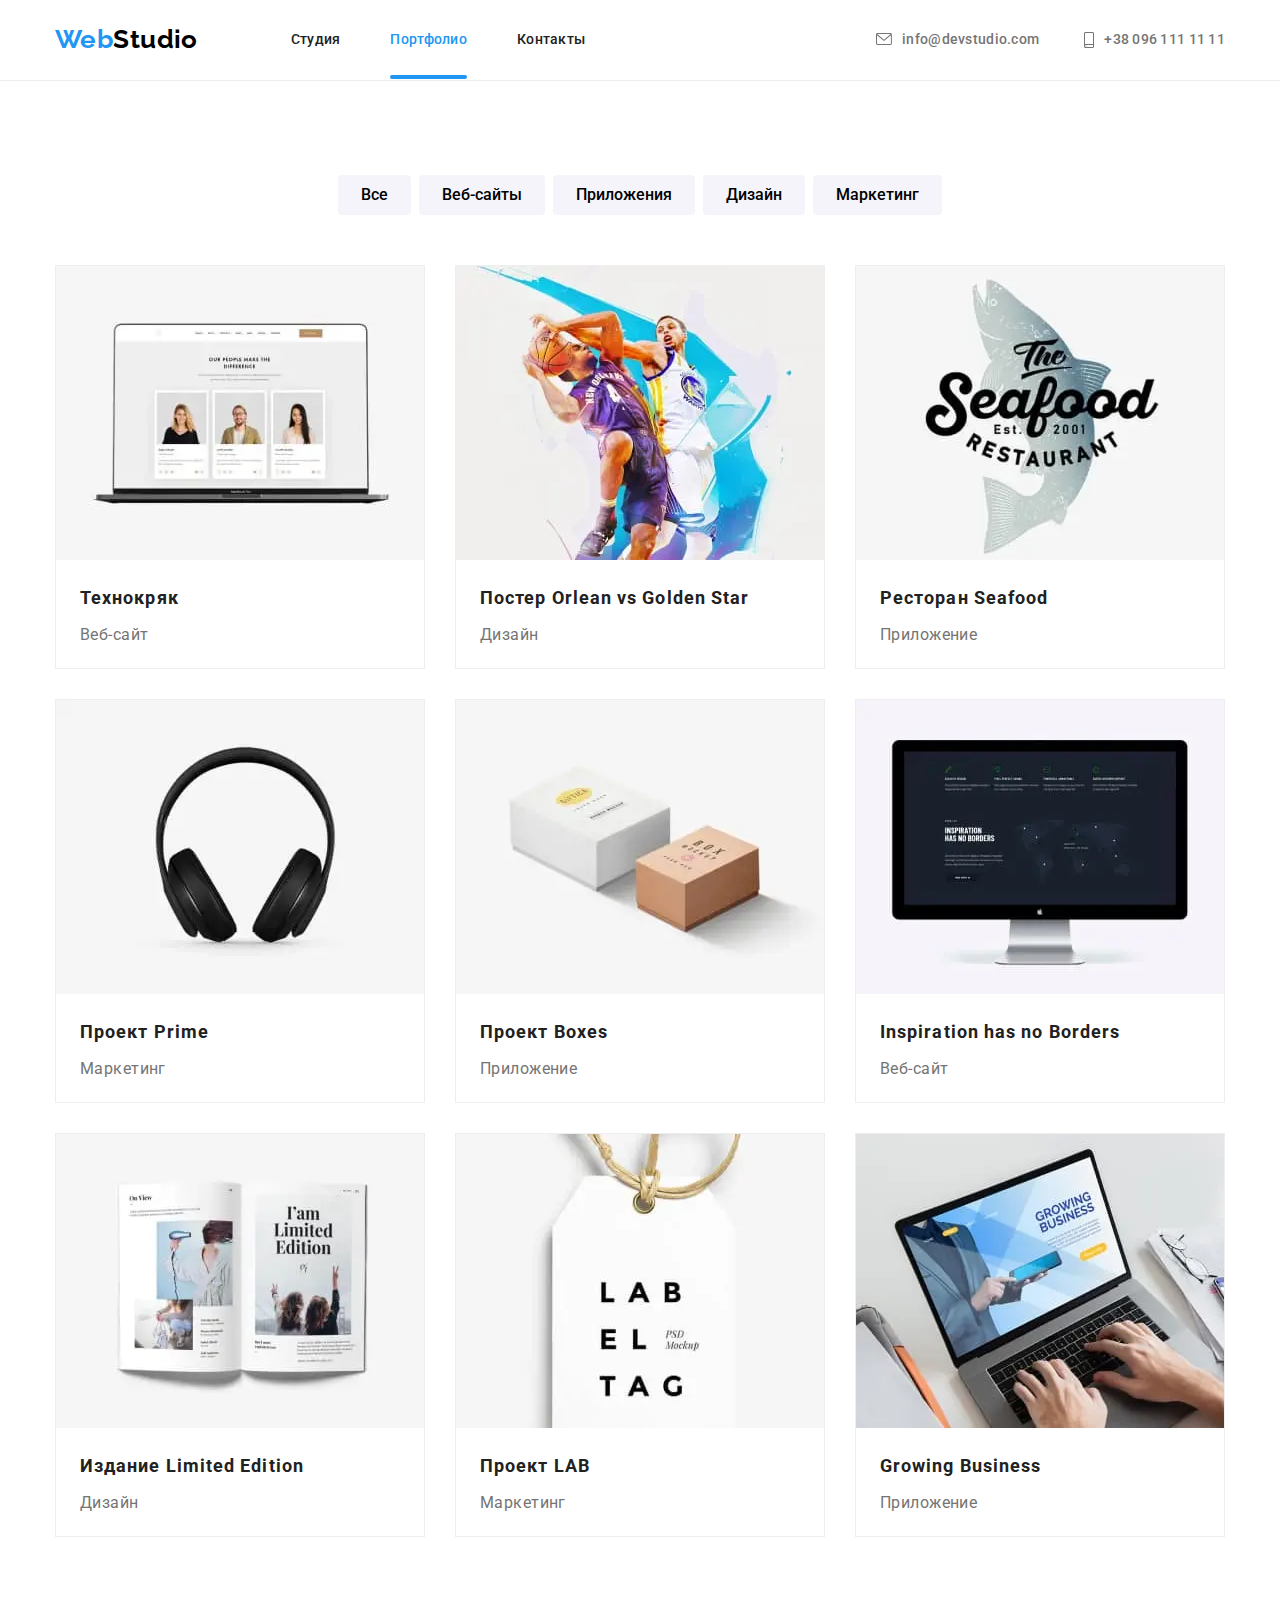
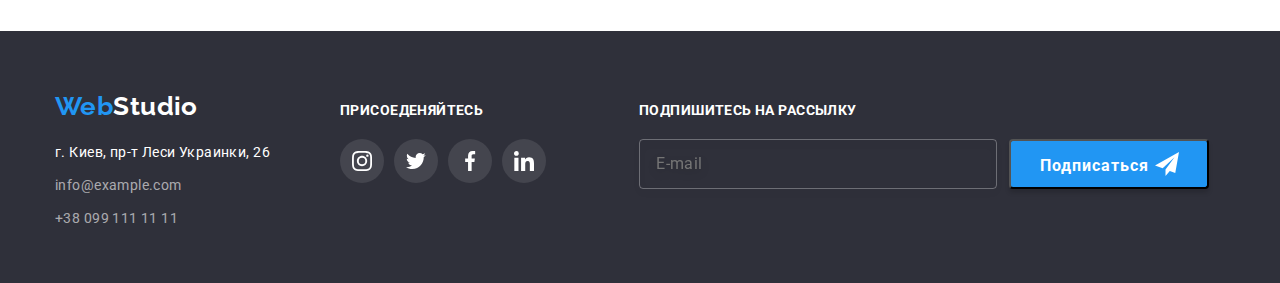
==== commit b8ae3dff: "готовая страница" ====
--- a/portfolio.html
+++ b/portfolio.html
@@ -89,7 +89,26 @@
                     <li class="examples__items">
                         <a class="examples__link" href="#">
                             <div class="examples__overlay">
-                                <img src="./portfolio/tehnocrack.jpg" title="Веб-сайт 'Технокряк'" alt="Веб-сайт 'Технокряк'">
+                                <picture>
+                                    <source media="(min-width: 1200px)"
+                                        srcset="./portfolio/tehnocrack-desktop-img@1x.webp 1x, ./portfolio/tehnocrack-desktop-img@2x.webp 2x"
+                                        type="image/webp">
+                                    <source srcset="./portfolio/tehnocrack-desktop-img@1x.jpg 1x, ./portfolio/tehnocrack-desktop-img@2x.jpg 2x"
+                                        media="(min-width: 1200px)">
+                                    <source media="(min-width: 768px)"
+                                        srcset="./portfolio/tablet-img/tehnocrack-tablet-img@1x.webp 1x, ./portfolio/tablet-img/tehnocrack-tablet-img@2x.webp 2x"
+                                        type="image/webp">
+                                    <source
+                                        srcset="./portfolio/tablet-img/tehnocrack-tablet-img@1x.jpg 1x, ./portfolio/tablet-img/tehnocrack-tablet-img@2x.jpg 2x"
+                                        media="(min-width: 768px)">
+                                    <source media="(min-width: 320)"
+                                        srcset="./portfolio/mobile-img/tehnocrack-mob-img@1x.webp 1x, ./portfolio/mobile-img/tehnocrack-mob-img@2x.webp 2x"
+                                        type="image/webp">
+                                    <source
+                                        srcset="./portfolio/mobile-img/tehnocrack-mob-img@1x.jpg 1x, ./portfolio/mobile-img/tehnocrack-mob-img@2x.jpg 2x"
+                                        media="(min-width: 320px)">
+                                    <img src="./portfolio/mobile-img/tehnocrack-mob-img@1x.jpg" title="Веб-сайт 'Технокряк" alt="Веб-сайт 'Технокряк">
+                                </picture>
                                 <p class="examples__text">Технокряк это современная площадка распространения коронавируса. Компании используют эту платформу для цифрового
                                 шпионажа и атак на защищённые сервера конкурентов.</p>
                             </div>
@@ -103,8 +122,27 @@
                     <li class="examples__items">
                         <a class="examples__link" href="#">
                             <div class="examples__overlay">
-                                <img src="./portfolio/poster-new-orlean.jpg" title="постер 'Нью Орлеан против Годен Стар'"
-                                    alt="постер 'Нью Орлеан против Годен Стар'">
+                                <picture>
+                                    <source media="(min-width: 1200px)"
+                                        srcset="./portfolio/poster-new-orlean-desktop-img@1x.webp 1x, ./portfolio/poster-new-orlean-desktop-img@2x.webp 2x"
+                                        type="image/webp">
+                                    <source srcset="./portfolio/poster-new-orlean-desktop-img@1x.jpg 1x, ./portfolio/poster-new-orlean-desktop-img@2x.jpg 2x"
+                                        media="(min-width: 1200px)">
+                                    <source media="(min-width: 768px)"
+                                        srcset="./portfolio/tablet-img/poster-new-orlean-tablet-img@1x.webp 1x, ./portfolio/tablet-img/poster-new-orlean-tablet-img@2x.webp 2x"
+                                        type="image/webp">
+                                    <source
+                                        srcset="./portfolio/tablet-img/poster-new-orlean-tablet-img@1x.jpg 1x, ./portfolio/tablet-img/poster-new-orlean-tablet-img@2x.jpg 2x"
+                                        media="(min-width: 768px)">
+                                    <source media="(min-width: 320)"
+                                        srcset="./portfolio/mobile-img/poster-new-orlean-mob-img@1x.webp 1x, ./portfolio/mobile-img/poster-new-orlean-mob-img@2x.webp 2x"
+                                        type="image/webp">
+                                    <source
+                                        srcset="./portfolio/mobile-img/poster-new-orlean-mob-img@1x.jpg 1x, ./portfolio/mobile-img/poster-new-orlean-mob-img@2x.jpg 2x"
+                                        media="(min-width: 320px)">
+                                    <img src="./portfolio/mobile-img/poster-new-orlean-mob-img@1x.jpg" title="постер 'Нью Орлеан против Годен Стар'" alt="постер 'Нью Орлеан против Годен Стар'">
+                                </picture>                            
+                                    
                                 <p class="examples__text">Технокряк это современная площадка распространения коронавируса. Компании используют эту
                                     платформу для цифрового
                                     шпионажа и атак на защищённые сервера конкурентов.</p>
@@ -119,8 +157,35 @@
                     <li class="examples__items">
                         <a class="examples__link" href="#">
                             <div class="examples__overlay">
-                                <img src="./portfolio/seafood.jpg" title="Ресторан Сиа Фуд" 
-                                    alt="Ресторан Сиа Фуд">                            
+
+                                <picture>
+                                    <source 
+                                        media="(min-width: 1200px)"
+                                        srcset="./portfolio/seafood-desktop-img@1x.webp 1x, ./portfolio/seafood-desktop-img@2x.webp 2x"
+                                        type="image/webp">
+                                    <source
+                                        srcset="./portfolio/seafood-desktop-img@1x.jpg 1x, ./portfolio/seafood-desktop-img@2x.jpg 2x"
+                                        media="(min-width: 1200px)">
+                                    <source 
+                                        media="(min-width: 768px)"
+                                        srcset="./portfolio/tablet-img/seafood-tablet-img@1x.webp 1x, ./portfolio/tablet-img/seafood-tablet-img@2x.webp 2x"
+                                        type="image/webp">
+                                    <source
+                                        srcset="./portfolio/tablet-img/seafood-tablet-img@1x.jpg 1x, ./portfolio/tablet-img/seafood-tablet-img@2x.jpg 2x"
+                                        media="(min-width: 768px)">
+                                    <source 
+                                        media="(min-width: 320)"
+                                        srcset="./portfolio/mobile-img/seafood-mob-img@1x.webp 1x, ./portfolio/mobile-img/seafood-mob-img@2x.webp 2x"
+                                        type="image/webp">
+                                    <source
+                                        srcset="./portfolio/mobile-img/seafood-mob-img@1x.jpg 1x, ./portfolio/mobile-img/seafood-mob-img@2x.jpg 2x"
+                                        media="(min-width: 320px)">
+                                    <img 
+                                        src="./portfolio/mobile-img/seafood-mob-img@1x.jpg" title="Ресторан Сиа Фуд"
+                                        alt="Ресторан Сиа Фуд">
+                                </picture>
+
+                                                        
                                 <p class="examples__text">Технокряк это современная площадка распространени коронавируса. Компании используют эту
                                     платформу для цифрового
                                     шпионажа и атак на защищённые сервера конкурентов.</p>
@@ -135,7 +200,27 @@
                     <li class="examples__items">
                         <a class="examples__link" href="#">
                             <div class="examples__overlay">
-                                <img src="./portfolio/project-prime.jpg" title="наушники" alt="наушники">
+
+                                <picture>
+                                    <source media="(min-width: 1200px)"
+                                        srcset="./portfolio/project-prime-desktop-img@1x.webp 1x, ./portfolio/project-prime-desktop-img@2x.webp 2x"
+                                        type="image/webp">
+                                    <source srcset="./portfolio/project-prime-desktop-img@1x.jpg 1x, ./portfolio/project-prime-desktop-img@2x.jpg 2x"
+                                        media="(min-width: 1200px)">
+                                    <source media="(min-width: 768px)"
+                                        srcset="./portfolio/tablet-img/project-prime-tablet-img@1x.webp 1x, ./portfolio/tablet-img/project-prime-tablet-img@2x.webp 2x"
+                                        type="image/webp">
+                                    <source
+                                        srcset="./portfolio/tablet-img/project-prime-tablet-img@1x.jpg 1x, ./portfolio/tablet-img/project-prime-tablet-img@2x.jpg 2x"
+                                        media="(min-width: 768px)">
+                                    <source media="(min-width: 320)"
+                                        srcset="./portfolio/mobile-img/project-prime-mob-img@1x.webp 1x, ./portfolio/mobile-img/project-prime-mob-img@2x.webp 2x"
+                                        type="image/webp">
+                                    <source srcset="./portfolio/mobile-img/project-prime-mob-img@1x.jpg 1x, ./portfolio/mobile-img/project-prime-mob-img@2x.jpg 2x"
+                                        media="(min-width: 320px)">
+                                    <img src="./portfolio/mobile-img/project-prime-mob-img@1x.jpg" title="наушники" alt="наушники">
+                                </picture>
+
                                 <p class="examples__text">Технокряк это современная площадка распространения коронавируса. Компании используют эту
                                     платформу для цифрового
                                     шпионажа и атак на защищённые сервера конкурентов.</p>
@@ -150,7 +235,28 @@
                     <li class="examples__items">
                         <a class="examples__link" href="#">
                             <div class="examples__overlay">
-                                <img src="./portfolio/boxes.jpg" title="коробки" alt="коробки">
+
+                                <picture>
+                                    <source media="(min-width: 1200px)"
+                                        srcset="./portfolio/boxes-desktop-img@1x.webp 1x, ./portfolio/boxes-desktop-img@2x.webp 2x"
+                                        type="image/webp">
+                                    <source srcset="./portfolio/boxes-desktop-img@1x.jpg 1x, ./portfolio/boxes-desktop-img@2x.jpg 2x"
+                                        media="(min-width: 1200px)">
+                                    <source media="(min-width: 768px)"
+                                        srcset="./portfolio/tablet-img/boxes-tablet-img@1x.webp 1x, ./portfolio/tablet-img/boxes-tablet-img@2x.webp 2x"
+                                        type="image/webp">
+                                    <source
+                                        srcset="./portfolio/tablet-img/boxes-tablet-img@1x.jpg 1x, ./portfolio/tablet-img/boxes-tablet-img@2x.jpg 2x"
+                                        media="(min-width: 768px)">
+                                    <source media="(min-width: 320)"
+                                        srcset="./portfolio/mobile-img/boxes-mob-img@1x.webp 1x, ./portfolio/mobile-img/boxes-mob-img@2x.webp 2x"
+                                        type="image/webp">
+                                    <source
+                                        srcset="./portfolio/mobile-img/boxes-mob-img@1x.jpg 1x, ./portfolio/mobile-img/boxes-mob-img@2x.jpg 2x"
+                                        media="(min-width: 320px)">
+                                    <img src="./portfolio/mobile-img/boxes-mob-img@1x.jpg" title="коробки" alt="коробки">
+                                </picture>
+
                                 <p class="examples__text">Технокряк это современная площадка распространения коронавируса. Компании используют эту
                                     платформу для цифрового
                                     шпионажа и атак на защищённые сервера конкурентов.</p>
@@ -165,8 +271,26 @@
                     <li class="examples__items">
                         <a class="examples__link" href="#">
                             <div class="examples__overlay">
-                                <img src="./portfolio/inspiration.jpg" title="Веб-сайт 'У вдохновения нет границ'"
-                                alt="Веб-сайт 'У вдохновения нет границ'">
+
+                                <picture>
+                                    <source media="(min-width: 1200px)"
+                                        srcset="./portfolio/inspiration-desktop-img@1x.webp 1x, ./portfolio/inspiration-desktop-img@2x.webp 2x" type="image/webp">
+                                    <source srcset="./portfolio/inspiration-desktop-img@1x.jpg 1x, ./portfolio/inspiration-desktop-img@2x.jpg 2x"
+                                        media="(min-width: 1200px)">
+                                    <source media="(min-width: 768px)"
+                                        srcset="./portfolio/tablet-img/inspiration-tablet-img@1x.webp 1x, ./portfolio/tablet-img/inspiration-tablet-img@2x.webp 2x"
+                                        type="image/webp">
+                                    <source
+                                        srcset="./portfolio/tablet-img/inspiration-tablet-img@1x.jpg 1x, ./portfolio/tablet-img/inspiration-tablet-img@2x.jpg 2x"
+                                        media="(min-width: 768px)">
+                                    <source media="(min-width: 320)"
+                                        srcset="./portfolio/mobile-img/inspiration-mob-img@1x.webp 1x, ./portfolio/mobile-img/inspiration-mob-img@2x.webp 2x"
+                                        type="image/webp">
+                                    <source srcset="./portfolio/mobile-img/inspiration-mob-img@1x.jpg 1x, ./portfolio/mobile-img/inspiration-mob-img@2x.jpg 2x"
+                                        media="(min-width: 320px)">
+                                    <img src="./portfolio/mobile-img/inspiration-mob-img@1x.jpg" title="Веб-сайт 'У вдохновения нет границ'" alt="Веб-сайт 'У вдохновения нет границ'">
+                                </picture>
+
                                 <p class="examples__text">Технокряк это современная площадка распространения коронавируса. Компании используют эту
                                     платформу для цифрового
                                     шпионажа и атак на защищённые сервера конкурентов.</p>
@@ -181,8 +305,28 @@
                     <li class="examples__items">
                         <a class="examples__link" href="#">
                             <div class="examples__overlay">
-                                <img src="./portfolio/limited-edition.jpg" title="издание 'Я Ограниченое издание'"
-                                alt="постер 'Я Ограниченое издание'">
+
+                                <picture>
+                                    <source media="(min-width: 1200px)"
+                                        srcset="./portfolio/limited-edition-desktop-img@1x.webp 1x, ./portfolio/limited-edition-desktop-img@2x.webp 2x"
+                                        type="image/webp">
+                                    <source srcset="./portfolio/limited-edition-desktop-img@1x.jpg 1x, ./portfolio/limited-edition-desktop-img@2x.jpg 2x"
+                                        media="(min-width: 1200px)">
+                                    <source media="(min-width: 768px)"
+                                        srcset="./portfolio/tablet-img/limited-edition-tablet-img@1x.webp 1x, ./portfolio/tablet-img/limited-edition-tablet-img@2x.webp 2x"
+                                        type="image/webp">
+                                    <source
+                                        srcset="./portfolio/tablet-img/limited-edition-tablet-img@1x.jpg 1x, ./portfolio/tablet-img/limited-edition-tablet-img@2x.jpg 2x"
+                                        media="(min-width: 768px)">
+                                    <source media="(min-width: 320)"
+                                        srcset="./portfolio/mobile-img/limited-edition-mob-img@1x.webp 1x, ./portfolio/mobile-img/limited-edition-mob-img@2x.webp 2x"
+                                        type="image/webp">
+                                    <source
+                                        srcset="./portfolio/mobile-img/limited-edition-mob-img@1x.jpg 1x, ./portfolio/mobile-img/limited-edition-mob-img@2x.jpg 2x"
+                                        media="(min-width: 320px)">
+                                    <img src="./portfolio/mobile-img/limited-edition-mob-img@1x.jpg" title="издание 'Я Ограниченое издание'"
+                                        alt="издание 'Я Ограниченое издание'">
+                                </picture>
                                 <p class="examples__text">Технокряк это современная площадка распространения коронавируса. Компании используют эту
                                     платформу для цифрового
                                     шпионажа и атак на защищённые сервера конкурентов.</p>
@@ -197,8 +341,31 @@
                     <li class="examples__items">
                         <a class="examples__link" href="#">
                             <div class="examples__overlay">
-                                <img lang="en" src="./portfolio/labeltag.jpg" title="text Lab El Tag" alt="text Lab El Tag" width="370"
-                                height="294">
+
+                                <picture>
+                                    <source media="(min-width: 1200px)"
+                                        srcset="./portfolio/labeltag-desktop-img@1x.webp 1x, ./portfolio/labeltag-desktop-img@2x.webp 2x"
+                                        type="image/webp">
+                                    <source
+                                        srcset="./portfolio/labeltag-desktop-img@1x.jpg 1x, ./portfolio/labeltag-desktop-img@2x.jpg 2x"
+                                        media="(min-width: 1200px)">
+                                    <source media="(min-width: 768px)"
+                                        srcset="./portfolio/tablet-img/labeltag-tablet-img@1x.webp 1x, ./portfolio/tablet-img/labeltag-tablet-img@2x.webp 2x"
+                                        type="image/webp">
+                                    <source
+                                        srcset="./portfolio/tablet-img/labeltag-tablet-img@1x.jpg 1x, ./portfolio/tablet-img/labeltag-tablet-img@2x.jpg 2x"
+                                        media="(min-width: 768px)">
+                                    <source media="(min-width: 320)"
+                                        srcset="./portfolio/mobile-img/labeltag-mob-img@1x.webp 1x, ./portfolio/mobile-img/labeltag-mob-img@2x.webp 2x"
+                                        type="image/webp">
+                                    <source
+                                        srcset="./portfolio/mobile-img/labeltag-mob-img@1x.jpg 1x, ./portfolio/mobile-img/labeltag-mob-img@2x.jpg 2x"
+                                        media="(min-width: 320px)">
+                                    <img src="./portfolio/mobile-img/labeltag-mob-img@1x.jpg" title="text Lab El Tag"
+                                        alt="text Lab El Tag">
+                                </picture>
+
+
                                 <p class="examples__text">Технокряк это современная площадка распространения коронавируса. Компании используют эту
                                     платформу для цифрового
                                     шпионажа и атак на защищённые сервера конкурентов.</p>
@@ -213,7 +380,28 @@
                     <li class="examples__items">
                         <a class="examples__link" href="#">
                             <div class="examples__overlay">
-                                <img src="./portfolio/growing-business.jpg" title="коробки" alt="коробки">
+
+                                <picture>
+                                    <source media="(min-width: 1200px)"
+                                        srcset="./portfolio/growing-business-desktop-img@1x.webp 1x, ./portfolio/growing-business-desktop-img@2x.webp 2x"
+                                        type="image/webp">
+                                    <source srcset="./portfolio/growing-business-desktop-img@1x.jpg 1x, ./portfolio/growing-business-desktop-img@2x.jpg 2x"
+                                        media="(min-width: 1200px)">
+                                    <source media="(min-width: 768px)"
+                                        srcset="./portfolio/tablet-img/growing-business-tablet-img@1x.webp 1x, ./portfolio/tablet-img/growing-business-tablet-img@2x.webp 2x"
+                                        type="image/webp">
+                                    <source
+                                        srcset="./portfolio/tablet-img/growing-business-tablet-img@1x.jpg 1x, ./portfolio/tablet-img/growing-business-tablet-img@2x.jpg 2x"
+                                        media="(min-width: 768px)">
+                                    <source media="(min-width: 320)"
+                                        srcset="./portfolio/mobile-img/growing-business-mob-img@1x.webp 1x, ./portfolio/mobile-img/growing-business-mob-img@2x.webp 2x"
+                                        type="image/webp">
+                                    <source
+                                        srcset="./portfolio/mobile-img/growing-business-mob-img@1x.jpg 1x, ./portfolio/mobile-img/growing-business-mob-img@2x.jpg 2x"
+                                        media="(min-width: 320px)">
+                                    <img src="./portfolio/mobile-img/growing-business-mob-img@1x.jpg" title="коробки" alt="коробки">
+                                </picture>
+
                                 <p class="examples__text">Технокряк это современная площадка распространения коронавируса. Компании используют эту
                                     платформу для цифрового
                                     шпионажа и атак на защищённые сервера конкурентов.</p>
--- a/css/portfolio.min.css
+++ b/css/portfolio.min.css
@@ -1,2 +1,2 @@
-:root{--main-bg-color: #ffffff;--main-color: #212121;--accent-color: #2196f3;--white-text: #ffffff;--gray-text: #757575;--black-color-logo: #000000;--button-bgc: #2196f3;--filters-bgc: #f5f4fa;--ourcomand-bgc: #f5f4fa;--hero-bgc: #2f303a;--footer-contact-bgc: rgba(255, 255, 255, 0.6);--footer-bgc: #2f303a;--footer-fone-socicone: rgba(255, 255, 255, 0.1);--main-color-socicon: #afb1b8;--bold-weight: 700;--normal-weight: 400;--link-weight: 500}.visually-hidden:not(:focus):not(:active),input[type="checkbox"].visually-hidden,input[type="radio"].visually-hidden{position:absolute;width:1px;height:1px;margin:-1px;border:0;padding:0;white-space:nowrap;clip-path:inset(100%);clip:rect(0 0 0 0);overflow:hidden}h1,h2,h3,h4,h5,h6{margin-top:0px;margin-bottom:0px}p{margin-top:0px;margin-bottom:0px}ul,ol{margin:0;padding:0}img{display:block}body{background-color:var(--main-bg-color);color:var(--main-color);font-family:"Roboto", sans-serif;font-size:14px;line-height:1.71;letter-spacing:0.03em}.list{margin:0px;padding:0px;list-style:none}.container{width:100%;margin-left:auto;margin-right:auto;padding-left:15px;padding-right:15px}@media screen and (min-width: 480px){.container{width:480px}}@media screen and (min-width: 768px){.container{width:768px}}@media screen and (min-width: 1200px){.container{width:1200px}}.line-position::after{position:absolute;left:0;bottom:0;content:"";display:block;margin-top:28px;width:100%;height:4px;background:var(--accent-color);border-radius:2px}.logo{text-decoration:none;font-family:"Raleway", sans-serif;font-weight:var(--bold-weight);font-size:24px;line-height:1.17}.logo--header{color:var(--black-color-logo)}.logo--footer{display:inline-block;color:var(--white-text);text-align:center;margin-bottom:20px}.logo--blue-part{color:var(--accent-color)}@media screen and (min-width: 1200px){.logo{font-size:26px}}.social-icons__list{display:flex;justify-content:space-between}.social-icons__link{display:flex;justify-content:center;align-items:center;width:44px;height:44px;border-radius:50%;transition-property:background-color;transition-duration:250ms;transition-timing-function:cubic-bezier(0.4, 0, 0.2, 1)}.social-icons__link:focus,.social-icons__link:hover{background-color:var(--accent-color)}.social-icons__svg{width:20px;height:20px;fill:var(--main-color-socicon);transition-property:fill;transition-duration:250ms;transition-timing-function:cubic-bezier(0.4, 0, 0.2, 1)}.social-icons__link:hover .social-icons__svg,.social-icons__link:focus .social-icons__svg{fill:var(--main-bg-color)}.footer__icons{fill:var(--white-text)}.top{display:flex}.current{color:var(--accent-color)}@media screen and (max-width: 767px){.navigation__list{display:none}.contact{display:none}.top{position:relative;display:flex;align-items:center;justify-content:space-between;max-height:60px;padding-top:16px;padding-bottom:16px}.navigation__button{padding:12px 8px;background-color:transparent;border-color:transparent;fill:var(--black-color-logo);transition-property:fill;transition-duration:250ms;transition-timing-function:cubic-bezier(0.4, 0, 0.2, 1)}.navigation__button:focus,.navigation__button:hover{fill:var(--accent-color);cursor:pointer;outline:none}.navigation__button-svg{width:24px;height:16px}.mobile-menu{position:absolute;width:100%;height:100%;max-width:480px;overflow-x:scroll;top:0;left:50%;transform:translateX(-50%);transform:scale(0);padding:48px 40px;background-color:var(--main-bg-color);transition:scale 250ms cubic-bezier(0.4, 0, 0.2, 1)}.mobile-menu.is-open{transform:translateX(-50%) scale(1)}.mobile-menu__btn{position:absolute;top:10px;right:15px;border:none;background-color:transparent;fill:var(--main-color);transition:fill 250ms cubic-bezier(0.4, 0, 0.2, 1)}.mobile-menu__btn:hover,.mobile-menu__btn:focus{fill:var(--accent-color);cursor:pointer;outline:none}.mobile-menu__btn-svg{width:40px;height:40px}.mobile-menu__navigation-items:not(:last-child){margin-bottom:32px}.mobile-menu__navigation-items:last-child{margin-bottom:302px}.mobile-menu__navigation-link{color:var(--main-color);text-decoration:none;font-weight:var(--link-weight);font-size:40px;line-height:1.17;letter-spacing:0.02em;transition:color 250ms cubic-bezier(0.4, 0, 0.2, 1)}.mobile-menu__navigation-link:focus,.mobile-menu__navigation-link:hover{color:var(--accent-color);outline:transparent;cursor:pointer}.mobile-menu__contact-tel{color:var(--accent-color);text-decoration:none;font-size:34px;line-height:1.17;letter-spacing:0.02em}.mobile-menu__contact-mail{display:block;text-decoration:none;color:var(--gray-text);font-size:24px;line-height:1.16;letter-spacing:0.02em}.mobile-menu__contact-items:first-child{margin-bottom:32px}.mobile-menu__contact-items:last-child{margin-bottom:64px}.mobile-menu__soclist{display:flex;align-items:center;width:357px}.mobile-menu__soclist-items{display:flex;align-items:center}.mobile-menu__soclist-items:not(:last-child)::after{display:block;content:"";width:22px;height:0;padding-right:10px;border:1px solid rgba(33,33,33,0.2);transform:rotate(90deg)}.mobile-menu__soclink{text-decoration:none;color:var(--accent-color);font-size:18px;line-height:1.22;letter-spacing:0.02em}}@media screen and (min-width: 768px){.navigation__button{display:none}.mobile-menu{display:none}.top{align-items:center;max-height:80px;padding-top:26px;padding-bottom:26px}.border-top{border-bottom:1px solid #ececec;border-bottom-width:100%}.navigation__list{display:flex;padding-top:32px;padding-bottom:32px;margin-left:88px}.navigation{display:flex;justify-content:space-between;align-items:center}.navigation__link--menu{display:none}.navigation__list .navigation__items:not(:last-child){margin-right:50px}.navigation__link{position:relative;color:var(--main-color);text-decoration:none;font-weight:var(--link-weight);font-size:14px;line-height:1.14;letter-spacing:0.02em;padding-bottom:32px;padding-top:32px;transition-property:color;transition-duration:250ms;transition-timing-function:cubic-bezier(0.4, 0, 0.2, 1)}.navigation .navigation__link:hover,.navigation .navigation__link:focus{color:var(--accent-color)}.contact .contact__link:hover,.contact .contact__link:focus{color:var(--accent-color)}.top .contact:last-child{margin-left:auto}.contact__items:not(:last-child){margin-bottom:10px}.contact__link{display:flex;align-items:center;color:var(--gray-text);text-decoration:none;font-weight:var(--link-weight);font-size:12px;line-height:1.16;letter-spacing:0.02em;transition-property:color;transition-duration:250ms;transition-timing-function:cubic-bezier(0.4, 0, 0.2, 1)}.icon-head-mail{width:14px;height:10px;margin-right:8px;fill:currentColor}.icon-head-tel{width:10px;height:14px;margin-right:8px;fill:currentColor}}@media screen and (min-width: 1200px){.top{max-height:80px;padding-top:24px;padding-bottom:25px}.top .contact:last-child{margin-left:auto;padding-top:32px;padding-bottom:32px}.border-top{border-bottom:1px solid #ececec;border-bottom-width:100%}.navigation{display:flex}.navigation__list{display:flex;margin-left:93px}.navigation__link--menu{display:none}.navigation__items{position:relative;padding-top:32px;padding-bottom:32px}.navigation__list .navigation__items:not(:last-child){margin-right:50px}.navigation__link{color:var(--main-color);text-decoration:none;font-weight:var(--link-weight);font-size:14px;line-height:1.14;letter-spacing:0.02em;padding-bottom:32px;padding-top:32px;transition-property:color;transition-duration:250ms;transition-timing-function:cubic-bezier(0.4, 0, 0.2, 1)}.navigation .navigation__link:hover,.navigation .navigation__link:focus{color:var(--accent-color)}.contact{display:flex;align-items:center;padding-top:32px;padding-bottom:32px}.contact .contact__items:not(:last-child){margin-right:45px;margin-bottom:0px}.contact .contact__link:hover,.contact .contact__link:focus{color:var(--accent-color)}.contact__link{display:flex;align-items:center;color:var(--gray-text);text-decoration:none;font-weight:var(--link-weight);font-size:14px;line-height:1.14;letter-spacing:0.02em;padding-top:32px;padding-bottom:32px;transition-property:color;transition-duration:250ms;transition-timing-function:cubic-bezier(0.4, 0, 0.2, 1)}.icon-head-mail{width:16px;height:12px;margin-right:10px;fill:currentColor}.icon-head-tel{width:10px;height:16px;margin-right:10px;fill:currentColor}}.filters-and-examples{padding-top:60px;padding-bottom:60px}.filters__list{display:flex;margin-bottom:40px;justify-content:center}.filters__list .filters__items:not(:last-child){margin-right:8px}.filters__button{background-color:var(--filters-bgc);font-weight:var(--link-weight);font-size:16px;line-height:1.62;border-radius:4px;border:1px solid transparent;padding-left:22px;padding-right:22px;padding-top:6px;padding-bottom:6px;transition:background-color 250ms cubic-bezier(0.4, 0, 0.2, 1),color 250ms cubic-bezier(0.4, 0, 0.2, 1),box-shadow 250ms cubic-bezier(0.4, 0, 0.2, 1)}.filters__button:hover,.filters__button:focus{background-color:var(--accent-color);box-shadow:0px 3px 1px rgba(0,0,0,0.1),0px 1px 2px rgba(0,0,0,0.08),0px 2px 2px rgba(0,0,0,0.12);color:var(--white-text);cursor:pointer}.examples{display:flex;flex-wrap:wrap}.examples__items{border:1px solid #eeeeee}.examples__link{display:block;text-decoration:none;transition-duration:250ms;transition-timing-function:cubic-bezier(0.4, 0, 0.2, 1)}.examples__link:hover,.examples__link:focus{box-shadow:0px 1px 1px rgba(0,0,0,0.12),0px 4px 4px rgba(0,0,0,0.06),1px 4px 6px rgba(0,0,0,0.16)}.examples__overlay{position:relative;overflow:hidden}.examples__text{position:absolute;top:0;left:0;height:100%;width:100%;font-style:normal;font-weight:var(--normal-weight);font-size:18px;line-height:1.56;color:var(--main-bg-color);background:rgba(33,150,243,0.9);transform:translateY(100%);transition-duration:250ms;transition-timing-function:cubic-bezier(0.4, 0, 0.2, 1)}.examples__link:hover .examples__text,.examples__link:focus .examples__text{transform:translateY(0)}.examples__h{color:var(--main-color);font-weight:var(--bold-weight);font-size:18px;line-height:2;letter-spacing:0.06em;margin-bottom:4px}.examples__project{font-weight:var(--normal-weight);font-size:16px;line-height:1.87;color:var(--gray-text)}.current{color:var(--accent-color)}@media screen and (max-width: 767px){.filters__list{flex-wrap:wrap;justify-content:start}.filters__list .filters__items:not(:nth-last-child(-n+2)){margin-bottom:15px}.examples__items{width:450px;height:404px}.examples__items:not(:last-child){margin-bottom:30px}.examples__text{padding:77px 24px}.examples__label{padding:20px 24px;width:450px}}@media screen and (min-width: 768px) and (max-width: 1199px){.filters__list{margin-bottom:30px}.examples{margin-left:-15px;margin-right:-15px}.examples__items{width:354px;height:440px;margin-right:15px;margin-left:15px}.examples__items:not(:last-child){margin-bottom:30px}.examples__text{padding:49px 24px}.examples__label{padding:20px 24px;width:354px}}@media screen and (min-width: 1200px){.filters-and-examples{padding-top:94px;padding-bottom:94px}.filters__list{margin-bottom:50px}.examples{display:flex;flex-wrap:wrap;margin-left:-15px;margin-right:-15px}.examples__items{width:370px;height:404px;margin-bottom:30px;margin-right:15px;margin-left:15px}.examples .examples__items:nth-last-child(-n+3){margin-bottom:0}.examples__text{padding:63px 24px}.examples__label{padding:20px 24px;width:370px}}.footer{background-color:var(--footer-bgc);min-width:320px;margin-right:auto;margin-left:auto;padding-top:60px;padding-bottom:60px}.footer--double-box{display:flex}.footer__address{color:var(--white-text);font-style:normal;font-weight:var(--normal-weight);font-size:14px;margin-bottom:8px}.footer__contact{display:inline-block;color:var(--footer-contact-bgc);text-decoration:none;font-style:normal;font-weight:var(--normal-weight);font-size:14px}.footer__contact--mail{margin-bottom:8px}.footer__form-text{display:block;margin-bottom:20px;font-style:normal;line-height:1.14;text-transform:uppercase;color:var(--white-text)}.conection__text{font-style:normal;font-weight:var(--bold-weight);font-size:14px;line-height:1.14;text-transform:uppercase;color:var(--white-text);margin-bottom:20px}.fone{background-color:var(--footer-fone-socicone);border-radius:50%;width:44px;height:44px}.fone:not(:last-child){margin-right:10px}@media screen and (max-width: 767px){.footer{height:603px}.footer--double-box{flex-direction:column;text-align:center;align-items:center}.footer__address{margin-bottom:8px}.footer__contact{display:inline-block;color:var(--footer-contact-bgc);text-decoration:none;font-style:normal;font-weight:var(--normal-weight);font-size:14px}.footer__contact--mail{margin-bottom:9px}.conection__box{width:206px;height:80px;margin-top:60px;margin-bottom:60px}.footer__feedback{display:flex;flex-direction:column;align-items:center}.footer__feedback-input{font-family:Roboto, sans-serif;font-style:normal;font-weight:var(--normal-weight);font-size:16px;line-height:1.25;letter-spacing:0.03em;color:rgba(255,255,255,0.6);background-color:transparent;padding-left:16px;padding-top:15px;padding-bottom:15px;width:450px;height:50px;margin-bottom:20px;border:1px solid rgba(255,255,255,0.3);box-sizing:border-box;filter:drop-shadow(0px 4px 4px rgba(0,0,0,0.15));border-radius:4px;transition:border 250ms cubic-bezier(0.4, 0, 0.2, 1)}.footer__feedback-input:focus,.footer__feedback-input:hover{border:1px solid var(--accent-color);outline:transparent}.footer__feedback-btn{display:flex;justify-content:space-between;padding-top:10px;padding-bottom:10px;padding-left:29px;padding-right:28px;width:200px;height:50px;font-family:Roboto, sans-serif;font-style:normal;font-weight:var(--bold-weight);font-size:16px;line-height:1.87;letter-spacing:0.06em;color:var(--white-text);background-color:var(--button-bgc);box-shadow:0px 4px 4px rgba(0,0,0,0.15);border-radius:4px;cursor:pointer}.footer__feedback-icon{align-self:center;width:24px;height:24px}}@media screen and (min-width: 768px) and (max-width: 1199px){.footer{height:463px}.footer--double-box{flex-wrap:wrap}.footer .footer__contact-info{width:294px;text-align:center;margin-right:165px;margin-bottom:60px}.conection__box{width:206px;height:80px;text-align:center}.footer__form{text-align:center;padding-left:166px;padding-right:152px}.footer__feedback{display:flex;flex-direction:column;align-items:center}.footer__feedback-input{font-family:Roboto, sans-serif;font-style:normal;font-weight:var(--normal-weight);font-size:16px;line-height:1.25;letter-spacing:0.03em;color:rgba(255,255,255,0.6);background-color:transparent;padding-left:16px;padding-top:15px;padding-bottom:15px;width:450px;height:50px;margin-bottom:20px;border:1px solid rgba(255,255,255,0.3);box-sizing:border-box;filter:drop-shadow(0px 4px 4px rgba(0,0,0,0.15));border-radius:4px;transition:border 250ms cubic-bezier(0.4, 0, 0.2, 1)}.footer__feedback-input:focus,.footer__feedback-input:hover{border:1px solid var(--accent-color);outline:transparent}.footer__feedback-btn{display:flex;justify-content:space-between;padding-top:10px;padding-bottom:10px;padding-left:29px;padding-right:28px;width:200px;height:50px;font-family:Roboto, sans-serif;font-style:normal;font-weight:var(--bold-weight);font-size:16px;line-height:1.87;letter-spacing:0.06em;color:var(--white-text);background-color:var(--button-bgc);box-shadow:0px 4px 4px rgba(0,0,0,0.15);border-radius:4px;cursor:pointer}.footer__feedback-icon{align-self:center;width:24px;height:24px}}@media screen and (min-width: 1200px){.footer{background-color:var(--footer-bgc);height:252px}.footer--double-box{display:flex;align-items:baseline}.footer__address{margin-bottom:9px}.footer__contact{display:inline-block;color:var(--footer-contact-bgc);text-decoration:none;font-style:normal;font-weight:var(--normal-weight);font-size:14px}.footer__contact--mail{margin-bottom:9px}.conection__box{display:flex;flex-direction:column;margin-left:70px}.conection__text{font-style:normal;font-weight:var(--bold-weight);font-size:14px;line-height:1.14;text-transform:uppercase;color:var(--white-text);margin-bottom:20px}.fone{background-color:var(--footer-fone-socicone);border-radius:50%;width:44px;height:44px}.fone:not(:last-child){margin-right:10px}.footer__form{display:flex;flex-direction:column;margin-left:93px;width:570px;height:86px}.footer__form-text{display:block;margin-bottom:20px;font-style:normal;line-height:1.14;text-transform:uppercase;color:var(--white-text)}.footer__feedback{display:flex;justify-content:space-between}.footer__feedback-input{font-family:Roboto, sans-serif;font-style:normal;font-weight:var(--normal-weight);font-size:16px;line-height:1.25;letter-spacing:0.03em;color:rgba(255,255,255,0.6);background-color:transparent;padding-left:16px;padding-top:15px;padding-bottom:15px;width:358px;height:50px;border:1px solid rgba(255,255,255,0.3);box-sizing:border-box;filter:drop-shadow(0px 4px 4px rgba(0,0,0,0.15));border-radius:4px;transition:border 250ms cubic-bezier(0.4, 0, 0.2, 1)}.footer__feedback-input:focus,.footer__feedback-input:hover{border:1px solid var(--accent-color);outline:transparent}.footer__feedback-btn{display:flex;justify-content:space-between;padding-top:10px;padding-bottom:10px;padding-left:29px;padding-right:28px;width:200px;height:50px;font-family:Roboto, sans-serif;font-style:normal;font-weight:var(--bold-weight);font-size:16px;line-height:1.87;letter-spacing:0.06em;color:var(--white-text);background-color:var(--button-bgc);box-shadow:0px 4px 4px rgba(0,0,0,0.15);border-radius:4px;cursor:pointer}.footer__feedback-icon{align-self:center;width:24px;height:24px}}
+:root{--main-bg-color: #ffffff;--main-color: #212121;--accent-color: #2196f3;--white-text: #ffffff;--gray-text: #757575;--black-color-logo: #000000;--button-bgc: #2196f3;--filters-bgc: #f5f4fa;--ourcomand-bgc: #f5f4fa;--hero-bgc: #2f303a;--footer-contact-bgc: rgba(255, 255, 255, 0.6);--footer-bgc: #2f303a;--footer-fone-socicone: rgba(255, 255, 255, 0.1);--main-color-socicon: #afb1b8;--bold-weight: 700;--normal-weight: 400;--link-weight: 500}.visually-hidden:not(:focus):not(:active),input[type="checkbox"].visually-hidden,input[type="radio"].visually-hidden{position:absolute;width:1px;height:1px;margin:-1px;border:0;padding:0;white-space:nowrap;clip-path:inset(100%);clip:rect(0 0 0 0);overflow:hidden}h1,h2,h3,h4,h5,h6{margin-top:0px;margin-bottom:0px}p{margin-top:0px;margin-bottom:0px}ul,ol{margin:0;padding:0}img{display:block}body{background-color:var(--main-bg-color);color:var(--main-color);font-family:"Roboto", sans-serif;font-size:14px;line-height:1.71;letter-spacing:0.03em}.list{margin:0px;padding:0px;list-style:none}.container{width:100%;margin-left:auto;margin-right:auto;padding-left:15px;padding-right:15px}@media screen and (min-width: 480px){.container{width:480px}}@media screen and (min-width: 768px){.container{width:768px}}@media screen and (min-width: 1200px){.container{width:1200px}}.line-position::after{position:absolute;left:0;bottom:0;content:"";display:block;margin-top:28px;width:100%;height:4px;background:var(--accent-color);border-radius:2px}.logo{text-decoration:none;font-family:"Raleway", sans-serif;font-weight:var(--bold-weight);font-size:24px;line-height:1.17}.logo--header{color:var(--black-color-logo)}.logo--footer{display:inline-block;color:var(--white-text);text-align:center;margin-bottom:20px}.logo--blue-part{color:var(--accent-color)}@media screen and (min-width: 1200px){.logo{font-size:26px}}.social-icons__list{display:flex;justify-content:space-between}.social-icons__link{display:flex;justify-content:center;align-items:center;width:44px;height:44px;border-radius:50%;transition-property:background-color;transition-duration:250ms;transition-timing-function:cubic-bezier(0.4, 0, 0.2, 1)}.social-icons__link:focus,.social-icons__link:hover{background-color:var(--accent-color)}.social-icons__svg{width:20px;height:20px;fill:var(--main-color-socicon);transition-property:fill;transition-duration:250ms;transition-timing-function:cubic-bezier(0.4, 0, 0.2, 1)}.social-icons__link:hover .social-icons__svg,.social-icons__link:focus .social-icons__svg{fill:var(--main-bg-color)}.footer__icons{fill:var(--white-text)}.top{display:flex}.current{color:var(--accent-color)}@media screen and (max-width: 767px){.navigation__list{display:none}.contact{display:none}.top{position:relative;display:flex;align-items:center;justify-content:space-between;max-height:60px;padding-top:16px;padding-bottom:16px}.navigation__button{padding:12px 8px;background-color:transparent;border-color:transparent;fill:var(--black-color-logo);transition-property:fill;transition-duration:250ms;transition-timing-function:cubic-bezier(0.4, 0, 0.2, 1)}.navigation__button:focus,.navigation__button:hover{fill:var(--accent-color);cursor:pointer;outline:none}.navigation__button-svg{width:24px;height:16px}.mobile-menu{position:absolute;width:100%;height:100%;max-width:480px;overflow-x:scroll;top:0;left:50%;transform:translateX(-50%);transform:scale(0);padding:48px 40px;background-color:var(--main-bg-color);transition:scale 250ms cubic-bezier(0.4, 0, 0.2, 1)}.mobile-menu.is-open{transform:translateX(-50%) scale(1)}.mobile-menu__btn{position:absolute;top:10px;right:15px;border:none;background-color:transparent;fill:var(--main-color);transition:fill 250ms cubic-bezier(0.4, 0, 0.2, 1)}.mobile-menu__btn:hover,.mobile-menu__btn:focus{fill:var(--accent-color);cursor:pointer;outline:none}.mobile-menu__btn-svg{width:40px;height:40px}.mobile-menu__navigation-items:not(:last-child){margin-bottom:32px}.mobile-menu__navigation-items:last-child{margin-bottom:302px}.mobile-menu__navigation-link{color:var(--main-color);text-decoration:none;font-weight:var(--link-weight);font-size:40px;line-height:1.17;letter-spacing:0.02em;transition:color 250ms cubic-bezier(0.4, 0, 0.2, 1)}.mobile-menu__navigation-link:focus,.mobile-menu__navigation-link:hover{color:var(--accent-color);outline:transparent;cursor:pointer}.mobile-menu__contact-tel{color:var(--accent-color);text-decoration:none;font-size:34px;line-height:1.17;letter-spacing:0.02em}.mobile-menu__contact-mail{display:block;text-decoration:none;color:var(--gray-text);font-size:24px;line-height:1.16;letter-spacing:0.02em}.mobile-menu__contact-items:first-child{margin-bottom:32px}.mobile-menu__contact-items:last-child{margin-bottom:64px}.mobile-menu__soclist{display:flex;align-items:center;width:357px}.mobile-menu__soclist-items{display:flex;align-items:center}.mobile-menu__soclist-items:not(:last-child)::after{display:block;content:"";width:22px;height:0;padding-right:10px;border:1px solid rgba(33,33,33,0.2);transform:rotate(90deg)}.mobile-menu__soclink{text-decoration:none;color:var(--accent-color);font-size:18px;line-height:1.22;letter-spacing:0.02em}}@media screen and (min-width: 768px){.navigation__button{display:none}.mobile-menu{display:none}.top{align-items:center;max-height:80px;padding-top:26px;padding-bottom:26px}.border-top{border-bottom:1px solid #ececec;border-bottom-width:100%}.navigation__list{display:flex;padding-top:32px;padding-bottom:32px;margin-left:88px}.navigation{display:flex;justify-content:space-between;align-items:center}.navigation__link--menu{display:none}.navigation__list .navigation__items:not(:last-child){margin-right:50px}.navigation__link{position:relative;color:var(--main-color);text-decoration:none;font-weight:var(--link-weight);font-size:14px;line-height:1.14;letter-spacing:0.02em;padding-bottom:32px;padding-top:32px;transition-property:color;transition-duration:250ms;transition-timing-function:cubic-bezier(0.4, 0, 0.2, 1)}.navigation .navigation__link:hover,.navigation .navigation__link:focus{color:var(--accent-color)}.contact .contact__link:hover,.contact .contact__link:focus{color:var(--accent-color)}.top .contact:last-child{margin-left:auto}.contact__items:not(:last-child){margin-bottom:10px}.contact__link{display:flex;align-items:center;color:var(--gray-text);text-decoration:none;font-weight:var(--link-weight);font-size:12px;line-height:1.16;letter-spacing:0.02em;transition-property:color;transition-duration:250ms;transition-timing-function:cubic-bezier(0.4, 0, 0.2, 1)}.icon-head-mail{width:14px;height:10px;margin-right:8px;fill:currentColor}.icon-head-tel{width:10px;height:14px;margin-right:8px;fill:currentColor}}@media screen and (min-width: 1200px){.top{max-height:80px;padding-top:24px;padding-bottom:25px}.top .contact:last-child{margin-left:auto;padding-top:32px;padding-bottom:32px}.border-top{border-bottom:1px solid #ececec;border-bottom-width:100%}.navigation{display:flex}.navigation__list{display:flex;margin-left:93px}.navigation__link--menu{display:none}.navigation__items{position:relative;padding-top:32px;padding-bottom:32px}.navigation__list .navigation__items:not(:last-child){margin-right:50px}.navigation__link{color:var(--main-color);text-decoration:none;font-weight:var(--link-weight);font-size:14px;line-height:1.14;letter-spacing:0.02em;padding-bottom:32px;padding-top:32px;transition-property:color;transition-duration:250ms;transition-timing-function:cubic-bezier(0.4, 0, 0.2, 1)}.navigation .navigation__link:hover,.navigation .navigation__link:focus{color:var(--accent-color)}.contact{display:flex;align-items:center;padding-top:32px;padding-bottom:32px}.contact .contact__items:not(:last-child){margin-right:45px;margin-bottom:0px}.contact .contact__link:hover,.contact .contact__link:focus{color:var(--accent-color)}.contact__link{display:flex;align-items:center;color:var(--gray-text);text-decoration:none;font-weight:var(--link-weight);font-size:14px;line-height:1.14;letter-spacing:0.02em;padding-top:32px;padding-bottom:32px;transition-property:color;transition-duration:250ms;transition-timing-function:cubic-bezier(0.4, 0, 0.2, 1)}.icon-head-mail{width:16px;height:12px;margin-right:10px;fill:currentColor}.icon-head-tel{width:10px;height:16px;margin-right:10px;fill:currentColor}}.filters-and-examples{padding-top:60px;padding-bottom:60px}.filters__list{display:flex;margin-bottom:40px;justify-content:center}.filters__list .filters__items:not(:last-child){margin-right:8px}.filters__button{background-color:var(--filters-bgc);font-weight:var(--link-weight);font-size:16px;line-height:1.62;border-radius:4px;border:1px solid transparent;padding-left:22px;padding-right:22px;padding-top:6px;padding-bottom:6px;transition:background-color 250ms cubic-bezier(0.4, 0, 0.2, 1),color 250ms cubic-bezier(0.4, 0, 0.2, 1),box-shadow 250ms cubic-bezier(0.4, 0, 0.2, 1)}.filters__button:hover,.filters__button:focus{background-color:var(--accent-color);box-shadow:0px 3px 1px rgba(0,0,0,0.1),0px 1px 2px rgba(0,0,0,0.08),0px 2px 2px rgba(0,0,0,0.12);color:var(--white-text);cursor:pointer}.examples{display:flex;flex-wrap:wrap}.examples__items{border:1px solid #eeeeee}.examples__link{display:block;text-decoration:none;transition-duration:250ms;transition-timing-function:cubic-bezier(0.4, 0, 0.2, 1)}.examples__link:hover,.examples__link:focus{box-shadow:0px 1px 1px rgba(0,0,0,0.12),0px 4px 4px rgba(0,0,0,0.06),1px 4px 6px rgba(0,0,0,0.16)}.examples__overlay{position:relative;overflow:hidden}.examples__text{position:absolute;top:0;left:0;height:100%;width:100%;font-style:normal;font-weight:var(--normal-weight);font-size:18px;line-height:1.56;color:var(--main-bg-color);background:rgba(33,150,243,0.9);transform:translateY(100%);transition-duration:250ms;transition-timing-function:cubic-bezier(0.4, 0, 0.2, 1)}.examples__link:hover .examples__text,.examples__link:focus .examples__text{transform:translateY(0)}.examples__h{color:var(--main-color);font-weight:var(--bold-weight);font-size:18px;line-height:2;letter-spacing:0.06em;margin-bottom:4px}.examples__project{font-weight:var(--normal-weight);font-size:16px;line-height:1.87;color:var(--gray-text)}.current{color:var(--accent-color)}@media screen and (max-width: 767px){.filters__list{flex-wrap:wrap;justify-content:start}.filters__list .filters__items:not(:nth-last-child(-n+2)){margin-bottom:15px}.examples__items{width:450px;height:404px}.examples__items:not(:last-child){margin-bottom:30px}.examples__text{padding:77px 24px}.examples__label{padding:20px 24px;width:450px}}@media screen and (min-width: 768px) and (max-width: 1199px){.filters__list{margin-bottom:30px}.examples{margin-left:-15px;margin-right:-15px}.examples__items{width:354px;height:440px;margin-right:15px;margin-left:15px}.examples__items:not(:last-child){margin-bottom:30px}.examples__text{padding:49px 24px}.examples__label{padding:20px 24px;width:354px}}@media screen and (min-width: 1200px){.filters-and-examples{padding-top:94px;padding-bottom:94px}.filters__list{margin-bottom:50px}.examples{display:flex;flex-wrap:wrap;margin-left:-15px;margin-right:-15px}.examples__items{width:370px;height:404px;margin-bottom:30px;margin-right:15px;margin-left:15px}.examples .examples__items:nth-last-child(-n+3){margin-bottom:0}.examples__text{padding:63px 24px}.examples__label{padding:20px 24px;width:370px}}.footer{background-color:var(--footer-bgc);min-width:480px;width:100%;margin-right:auto;margin-left:auto;padding-top:60px;padding-bottom:60px}.footer--double-box{display:flex}.footer__address{color:var(--white-text);font-style:normal;font-weight:var(--normal-weight);font-size:14px;margin-bottom:8px}.footer__contact{display:inline-block;color:var(--footer-contact-bgc);text-decoration:none;font-style:normal;font-weight:var(--normal-weight);font-size:14px}.footer__contact--mail{margin-bottom:8px}.footer__form-text{display:block;margin-bottom:20px;font-style:normal;line-height:1.14;text-transform:uppercase;color:var(--white-text)}.conection__text{font-style:normal;font-weight:var(--bold-weight);font-size:14px;line-height:1.14;text-transform:uppercase;color:var(--white-text);margin-bottom:20px}.fone{background-color:var(--footer-fone-socicone);border-radius:50%;width:44px;height:44px}.fone:not(:last-child){margin-right:10px}@media screen and (max-width: 767px){.footer{height:603px}.footer--double-box{flex-direction:column;text-align:center;align-items:center}.footer__address{margin-bottom:8px}.footer__contact{display:inline-block;color:var(--footer-contact-bgc);text-decoration:none;font-style:normal;font-weight:var(--normal-weight);font-size:14px}.footer__contact--mail{margin-bottom:9px}.conection__box{width:206px;height:80px;margin-top:60px;margin-bottom:60px}.footer__feedback{display:flex;flex-direction:column;align-items:center}.footer__feedback-input{font-family:Roboto, sans-serif;font-style:normal;font-weight:var(--normal-weight);font-size:16px;line-height:1.25;letter-spacing:0.03em;color:rgba(255,255,255,0.6);background-color:transparent;padding-left:16px;padding-top:15px;padding-bottom:15px;width:450px;height:50px;margin-bottom:20px;border:1px solid rgba(255,255,255,0.3);box-sizing:border-box;filter:drop-shadow(0px 4px 4px rgba(0,0,0,0.15));border-radius:4px;transition:border 250ms cubic-bezier(0.4, 0, 0.2, 1)}.footer__feedback-input:focus,.footer__feedback-input:hover{border:1px solid var(--accent-color);outline:transparent}.footer__feedback-btn{display:flex;justify-content:space-between;padding-top:10px;padding-bottom:10px;padding-left:29px;padding-right:28px;width:200px;height:50px;font-family:Roboto, sans-serif;font-style:normal;font-weight:var(--bold-weight);font-size:16px;line-height:1.87;letter-spacing:0.06em;color:var(--white-text);background-color:var(--button-bgc);box-shadow:0px 4px 4px rgba(0,0,0,0.15);border-radius:4px;cursor:pointer}.footer__feedback-icon{align-self:center;width:24px;height:24px}}@media screen and (min-width: 768px) and (max-width: 1199px){.footer{height:463px}.footer--double-box{flex-wrap:wrap}.footer .footer__contact-info{width:294px;text-align:center;margin-right:165px;margin-bottom:60px}.conection__box{width:206px;height:80px;text-align:center}.footer__form{text-align:center;padding-left:166px;padding-right:152px}.footer__feedback{display:flex;flex-direction:column;align-items:center}.footer__feedback-input{font-family:Roboto, sans-serif;font-style:normal;font-weight:var(--normal-weight);font-size:16px;line-height:1.25;letter-spacing:0.03em;color:rgba(255,255,255,0.6);background-color:transparent;padding-left:16px;padding-top:15px;padding-bottom:15px;width:450px;height:50px;margin-bottom:20px;border:1px solid rgba(255,255,255,0.3);box-sizing:border-box;filter:drop-shadow(0px 4px 4px rgba(0,0,0,0.15));border-radius:4px;transition:border 250ms cubic-bezier(0.4, 0, 0.2, 1)}.footer__feedback-input:focus,.footer__feedback-input:hover{border:1px solid var(--accent-color);outline:transparent}.footer__feedback-btn{display:flex;justify-content:space-between;padding-top:10px;padding-bottom:10px;padding-left:29px;padding-right:28px;width:200px;height:50px;font-family:Roboto, sans-serif;font-style:normal;font-weight:var(--bold-weight);font-size:16px;line-height:1.87;letter-spacing:0.06em;color:var(--white-text);background-color:var(--button-bgc);box-shadow:0px 4px 4px rgba(0,0,0,0.15);border-radius:4px;cursor:pointer}.footer__feedback-icon{align-self:center;width:24px;height:24px}}@media screen and (min-width: 1200px){.footer{background-color:var(--footer-bgc);height:252px}.footer--double-box{display:flex;align-items:baseline}.footer__address{margin-bottom:9px}.footer__contact{display:inline-block;color:var(--footer-contact-bgc);text-decoration:none;font-style:normal;font-weight:var(--normal-weight);font-size:14px}.footer__contact--mail{margin-bottom:9px}.conection__box{display:flex;flex-direction:column;margin-left:70px}.conection__text{font-style:normal;font-weight:var(--bold-weight);font-size:14px;line-height:1.14;text-transform:uppercase;color:var(--white-text);margin-bottom:20px}.fone{background-color:var(--footer-fone-socicone);border-radius:50%;width:44px;height:44px}.fone:not(:last-child){margin-right:10px}.footer__form{display:flex;flex-direction:column;margin-left:93px;width:570px;height:86px}.footer__form-text{display:block;margin-bottom:20px;font-style:normal;line-height:1.14;text-transform:uppercase;color:var(--white-text)}.footer__feedback{display:flex;justify-content:space-between}.footer__feedback-input{font-family:Roboto, sans-serif;font-style:normal;font-weight:var(--normal-weight);font-size:16px;line-height:1.25;letter-spacing:0.03em;color:rgba(255,255,255,0.6);background-color:transparent;padding-left:16px;padding-top:15px;padding-bottom:15px;width:358px;height:50px;border:1px solid rgba(255,255,255,0.3);box-sizing:border-box;filter:drop-shadow(0px 4px 4px rgba(0,0,0,0.15));border-radius:4px;transition:border 250ms cubic-bezier(0.4, 0, 0.2, 1)}.footer__feedback-input:focus,.footer__feedback-input:hover{border:1px solid var(--accent-color);outline:transparent}.footer__feedback-btn{display:flex;justify-content:space-between;padding-top:10px;padding-bottom:10px;padding-left:29px;padding-right:28px;width:200px;height:50px;font-family:Roboto, sans-serif;font-style:normal;font-weight:var(--bold-weight);font-size:16px;line-height:1.87;letter-spacing:0.06em;color:var(--white-text);background-color:var(--button-bgc);box-shadow:0px 4px 4px rgba(0,0,0,0.15);border-radius:4px;cursor:pointer}.footer__feedback-icon{align-self:center;width:24px;height:24px}}
 /*# sourceMappingURL=portfolio.min.css.map */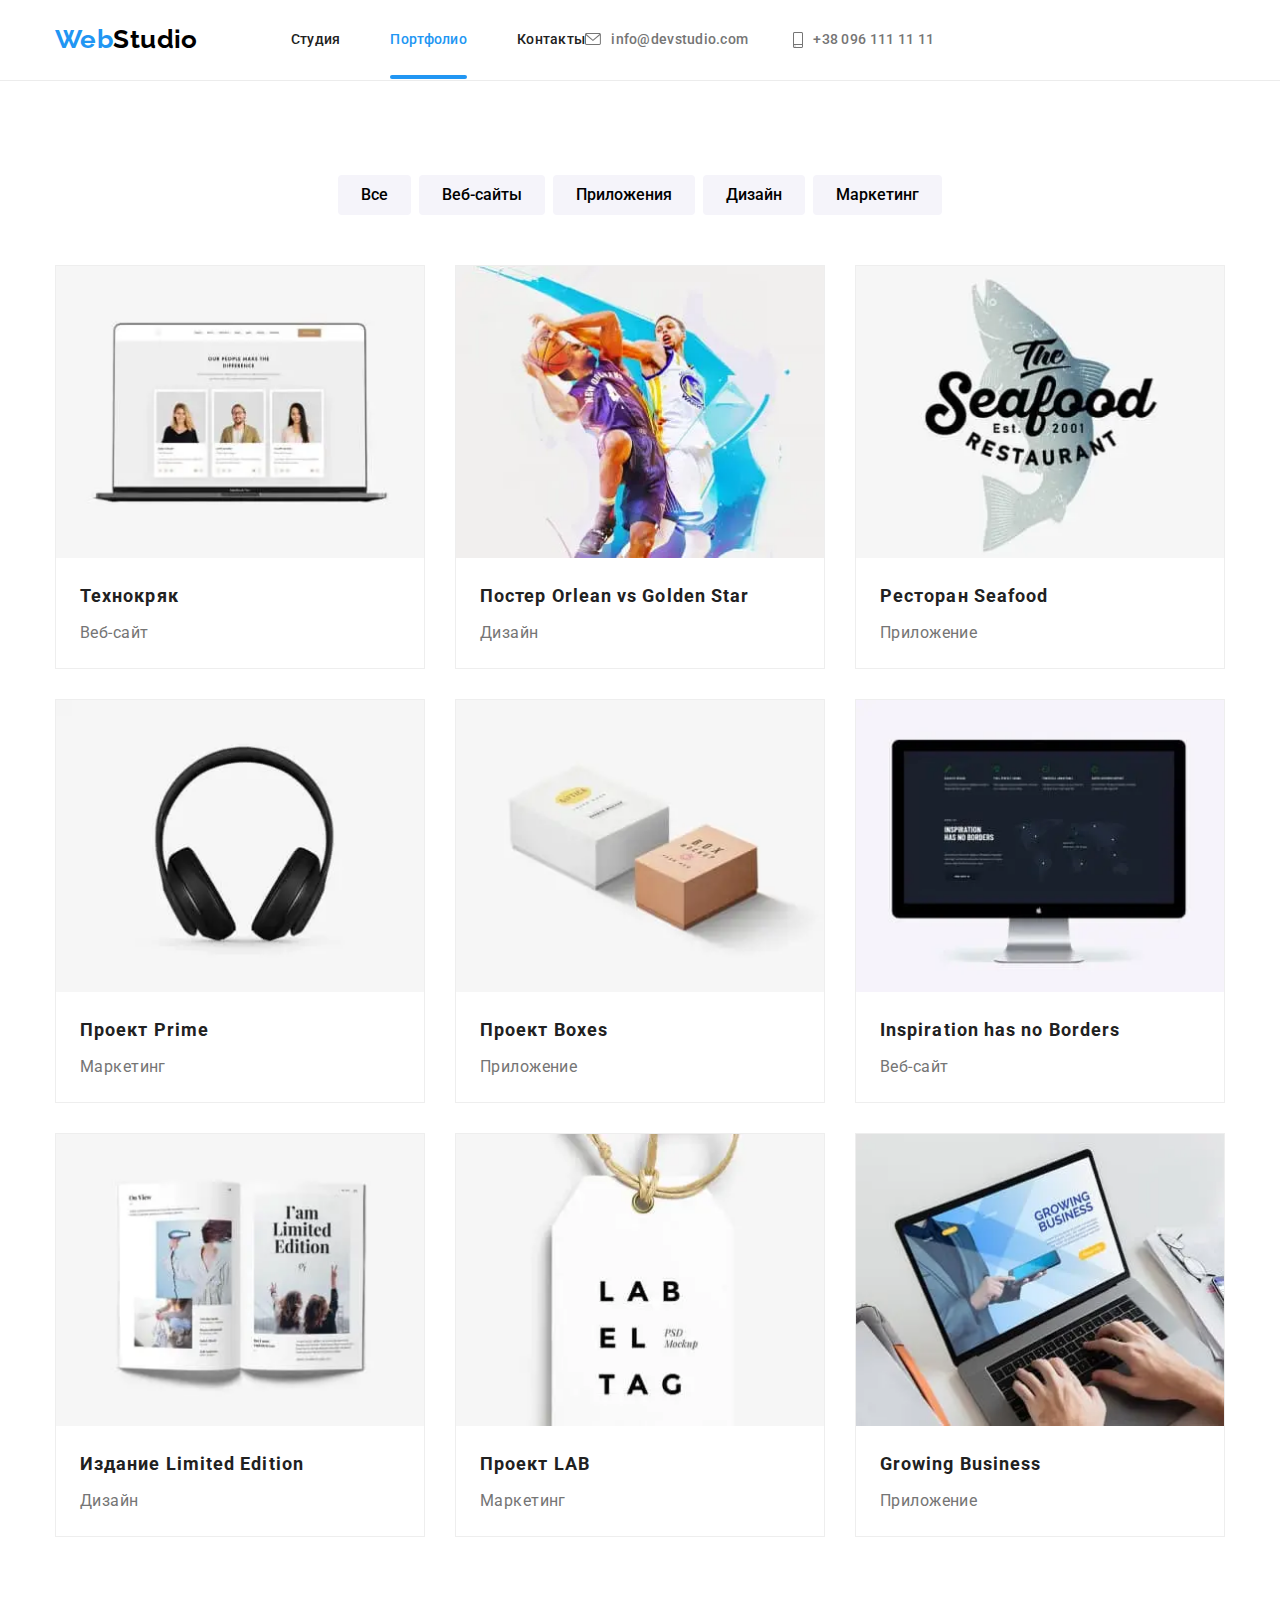
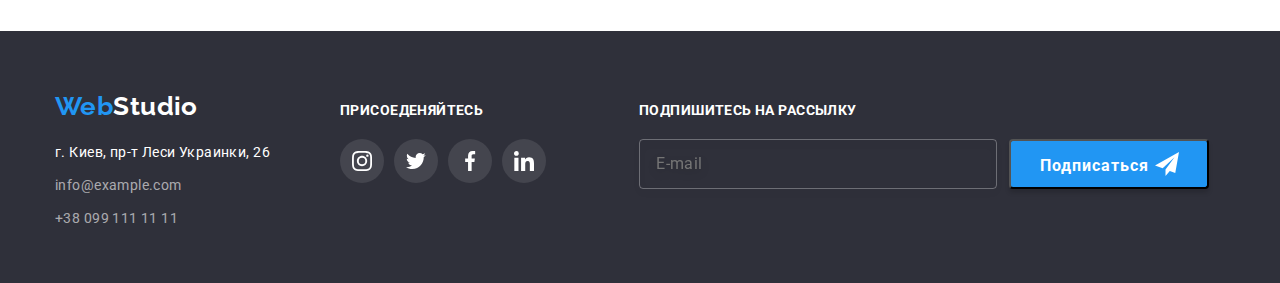
==== commit d3b8b370: "00:43" ====
--- a/portfolio.html
+++ b/portfolio.html
@@ -55,6 +55,60 @@
                     </a>
                 </li>
             </ul>
+            <div class="mobile-menu" data-menu>
+                <button class="mobile-menu__btn" type="button" data-menu-close>
+                    <svg class="mobile-menu__btn-svg">
+                        <use href="./images/sprite-opt.svg#icon-close-mob-menu-btn"></use>
+                    </svg>
+                </button>
+                <div class="mobile-menu__between">
+                    <ul class="mobile-menu__navigation list">
+                        <li class="mobile-menu__navigation-items">
+                            <a href="./index.html" class="mobile-menu__navigation-link">
+                                Студия
+                            </a>
+                        </li>
+                        <li class="mobile-menu__navigation-items">
+                            <a href="" class="mobile-menu__navigation-link current">
+                                Портфолио
+                            </a>
+                        </li>
+                        <li class="mobile-menu__navigation-items">
+                            <a href="" class="mobile-menu__navigation-link ">
+                                Контакты
+                            </a>
+                        </li>
+                    </ul>
+                    <ul class="mobile-menu__contact list">
+                        <li class="mobile-menu__contact-items " lang="en">
+                            <a class="mobile-menu__contact-tel " href="tel:+380961111111">
+                                +38 096 111 11 11
+                            </a>
+                    
+                        </li>
+                        <li class="mobile-menu__contact-items">
+                            <a class="mobile-menu__contact-mail" href="mailto:info@devstudio.com">
+                                info@devstudio.com
+                            </a>
+                        </li>
+                    </ul>
+                </div>
+                <ul class="mobile-menu__soclist list">
+                    <li class="mobile-menu__soclist-items"><a href="" class="mobile-menu__soclink" lang="en">
+                            Instagram
+                        </a></li>
+                    <li class="mobile-menu__soclist-items"><a href="" class="mobile-menu__soclink" lang="en">
+                            Twitter
+                        </a></li>
+                    <li class="mobile-menu__soclist-items"><a href="" class="mobile-menu__soclink" lang="en">
+                            Facebook
+                        </a></li>
+                    <li class="mobile-menu__soclist-items"><a href="" class="mobile-menu__soclink" lang="en">
+                            LinkedIn
+                        </a></li>
+                </ul>
+            
+            </div>
         </div>
        
     </header>
@@ -415,58 +469,7 @@
                 </ul>
             </div>
         </section>
-        <div class="mobile-menu" data-menu>
-            <button class="mobile-menu__btn" type="button" data-menu-close>
-                <svg class="mobile-menu__btn-svg">
-                    <use href="./images/sprite-opt.svg#icon-close-mob-menu-btn"></use>
-                </svg>
-            </button>
-            <ul class="mobile-menu__navigation list">
-                <li class="mobile-menu__navigation-items">
-                    <a href="./index.html" class="mobile-menu__navigation-link">
-                        Студия
-                    </a>
-                </li>
-                <li class="mobile-menu__navigation-items">
-                    <a href="" class="mobile-menu__navigation-link current">
-                        Портфолио
-                    </a>
-                </li>
-                <li class="mobile-menu__navigation-items">
-                    <a href="" class="mobile-menu__navigation-link ">
-                        Контакты
-                    </a>
-                </li>
-            </ul>
-            <ul class="mobile-menu__contact list">
-                <li class="mobile-menu__contact-items " lang="en">
-                    <a class="mobile-menu__contact-tel " href="tel:+380961111111">
-                        +38 096 111 11 11
-                    </a>
-        
-                </li>
-                <li class="mobile-menu__contact-items">
-                    <a class="mobile-menu__contact-mail" href="mailto:info@devstudio.com">
-                        info@devstudio.com
-                    </a>
-                </li>
-            </ul>
-            <ul class="mobile-menu__soclist list">
-                <li class="mobile-menu__soclist-items"><a href="" class="mobile-menu__soclink" lang="en">
-                        Instagram
-                    </a></li>
-                <li class="mobile-menu__soclist-items"><a href="" class="mobile-menu__soclink" lang="en">
-                        Twitter
-                    </a></li>
-                <li class="mobile-menu__soclist-items"><a href="" class="mobile-menu__soclink" lang="en">
-                        Facebook
-                    </a></li>
-                <li class="mobile-menu__soclist-items"><a href="" class="mobile-menu__soclink" lang="en">
-                        LinkedIn
-                    </a></li>
-            </ul>
-        
-        </div>
+       
     </main>
 
 <!-- ======================================Футер с контактной информацией ======================-->
--- a/css/portfolio.min.css
+++ b/css/portfolio.min.css
@@ -1,2 +1,2 @@
-:root{--main-bg-color: #ffffff;--main-color: #212121;--accent-color: #2196f3;--white-text: #ffffff;--gray-text: #757575;--black-color-logo: #000000;--button-bgc: #2196f3;--filters-bgc: #f5f4fa;--ourcomand-bgc: #f5f4fa;--hero-bgc: #2f303a;--footer-contact-bgc: rgba(255, 255, 255, 0.6);--footer-bgc: #2f303a;--footer-fone-socicone: rgba(255, 255, 255, 0.1);--main-color-socicon: #afb1b8;--bold-weight: 700;--normal-weight: 400;--link-weight: 500}.visually-hidden:not(:focus):not(:active),input[type="checkbox"].visually-hidden,input[type="radio"].visually-hidden{position:absolute;width:1px;height:1px;margin:-1px;border:0;padding:0;white-space:nowrap;clip-path:inset(100%);clip:rect(0 0 0 0);overflow:hidden}h1,h2,h3,h4,h5,h6{margin-top:0px;margin-bottom:0px}p{margin-top:0px;margin-bottom:0px}ul,ol{margin:0;padding:0}img{display:block}body{background-color:var(--main-bg-color);color:var(--main-color);font-family:"Roboto", sans-serif;font-size:14px;line-height:1.71;letter-spacing:0.03em}.list{margin:0px;padding:0px;list-style:none}.container{width:100%;margin-left:auto;margin-right:auto;padding-left:15px;padding-right:15px}@media screen and (min-width: 480px){.container{width:480px}}@media screen and (min-width: 768px){.container{width:768px}}@media screen and (min-width: 1200px){.container{width:1200px}}.line-position::after{position:absolute;left:0;bottom:0;content:"";display:block;margin-top:28px;width:100%;height:4px;background:var(--accent-color);border-radius:2px}.logo{text-decoration:none;font-family:"Raleway", sans-serif;font-weight:var(--bold-weight);font-size:24px;line-height:1.17}.logo--header{color:var(--black-color-logo)}.logo--footer{display:inline-block;color:var(--white-text);text-align:center;margin-bottom:20px}.logo--blue-part{color:var(--accent-color)}@media screen and (min-width: 1200px){.logo{font-size:26px}}.social-icons__list{display:flex;justify-content:space-between}.social-icons__link{display:flex;justify-content:center;align-items:center;width:44px;height:44px;border-radius:50%;transition-property:background-color;transition-duration:250ms;transition-timing-function:cubic-bezier(0.4, 0, 0.2, 1)}.social-icons__link:focus,.social-icons__link:hover{background-color:var(--accent-color)}.social-icons__svg{width:20px;height:20px;fill:var(--main-color-socicon);transition-property:fill;transition-duration:250ms;transition-timing-function:cubic-bezier(0.4, 0, 0.2, 1)}.social-icons__link:hover .social-icons__svg,.social-icons__link:focus .social-icons__svg{fill:var(--main-bg-color)}.footer__icons{fill:var(--white-text)}.top{display:flex}.current{color:var(--accent-color)}@media screen and (max-width: 767px){.navigation__list{display:none}.contact{display:none}.top{position:relative;display:flex;align-items:center;justify-content:space-between;max-height:60px;padding-top:16px;padding-bottom:16px}.navigation__button{padding:12px 8px;background-color:transparent;border-color:transparent;fill:var(--black-color-logo);transition-property:fill;transition-duration:250ms;transition-timing-function:cubic-bezier(0.4, 0, 0.2, 1)}.navigation__button:focus,.navigation__button:hover{fill:var(--accent-color);cursor:pointer;outline:none}.navigation__button-svg{width:24px;height:16px}.mobile-menu{position:absolute;width:100%;height:100%;max-width:480px;overflow-x:scroll;top:0;left:50%;transform:translateX(-50%);transform:scale(0);padding:48px 40px;background-color:var(--main-bg-color);transition:scale 250ms cubic-bezier(0.4, 0, 0.2, 1)}.mobile-menu.is-open{transform:translateX(-50%) scale(1)}.mobile-menu__btn{position:absolute;top:10px;right:15px;border:none;background-color:transparent;fill:var(--main-color);transition:fill 250ms cubic-bezier(0.4, 0, 0.2, 1)}.mobile-menu__btn:hover,.mobile-menu__btn:focus{fill:var(--accent-color);cursor:pointer;outline:none}.mobile-menu__btn-svg{width:40px;height:40px}.mobile-menu__navigation-items:not(:last-child){margin-bottom:32px}.mobile-menu__navigation-items:last-child{margin-bottom:302px}.mobile-menu__navigation-link{color:var(--main-color);text-decoration:none;font-weight:var(--link-weight);font-size:40px;line-height:1.17;letter-spacing:0.02em;transition:color 250ms cubic-bezier(0.4, 0, 0.2, 1)}.mobile-menu__navigation-link:focus,.mobile-menu__navigation-link:hover{color:var(--accent-color);outline:transparent;cursor:pointer}.mobile-menu__contact-tel{color:var(--accent-color);text-decoration:none;font-size:34px;line-height:1.17;letter-spacing:0.02em}.mobile-menu__contact-mail{display:block;text-decoration:none;color:var(--gray-text);font-size:24px;line-height:1.16;letter-spacing:0.02em}.mobile-menu__contact-items:first-child{margin-bottom:32px}.mobile-menu__contact-items:last-child{margin-bottom:64px}.mobile-menu__soclist{display:flex;align-items:center;width:357px}.mobile-menu__soclist-items{display:flex;align-items:center}.mobile-menu__soclist-items:not(:last-child)::after{display:block;content:"";width:22px;height:0;padding-right:10px;border:1px solid rgba(33,33,33,0.2);transform:rotate(90deg)}.mobile-menu__soclink{text-decoration:none;color:var(--accent-color);font-size:18px;line-height:1.22;letter-spacing:0.02em}}@media screen and (min-width: 768px){.navigation__button{display:none}.mobile-menu{display:none}.top{align-items:center;max-height:80px;padding-top:26px;padding-bottom:26px}.border-top{border-bottom:1px solid #ececec;border-bottom-width:100%}.navigation__list{display:flex;padding-top:32px;padding-bottom:32px;margin-left:88px}.navigation{display:flex;justify-content:space-between;align-items:center}.navigation__link--menu{display:none}.navigation__list .navigation__items:not(:last-child){margin-right:50px}.navigation__link{position:relative;color:var(--main-color);text-decoration:none;font-weight:var(--link-weight);font-size:14px;line-height:1.14;letter-spacing:0.02em;padding-bottom:32px;padding-top:32px;transition-property:color;transition-duration:250ms;transition-timing-function:cubic-bezier(0.4, 0, 0.2, 1)}.navigation .navigation__link:hover,.navigation .navigation__link:focus{color:var(--accent-color)}.contact .contact__link:hover,.contact .contact__link:focus{color:var(--accent-color)}.top .contact:last-child{margin-left:auto}.contact__items:not(:last-child){margin-bottom:10px}.contact__link{display:flex;align-items:center;color:var(--gray-text);text-decoration:none;font-weight:var(--link-weight);font-size:12px;line-height:1.16;letter-spacing:0.02em;transition-property:color;transition-duration:250ms;transition-timing-function:cubic-bezier(0.4, 0, 0.2, 1)}.icon-head-mail{width:14px;height:10px;margin-right:8px;fill:currentColor}.icon-head-tel{width:10px;height:14px;margin-right:8px;fill:currentColor}}@media screen and (min-width: 1200px){.top{max-height:80px;padding-top:24px;padding-bottom:25px}.top .contact:last-child{margin-left:auto;padding-top:32px;padding-bottom:32px}.border-top{border-bottom:1px solid #ececec;border-bottom-width:100%}.navigation{display:flex}.navigation__list{display:flex;margin-left:93px}.navigation__link--menu{display:none}.navigation__items{position:relative;padding-top:32px;padding-bottom:32px}.navigation__list .navigation__items:not(:last-child){margin-right:50px}.navigation__link{color:var(--main-color);text-decoration:none;font-weight:var(--link-weight);font-size:14px;line-height:1.14;letter-spacing:0.02em;padding-bottom:32px;padding-top:32px;transition-property:color;transition-duration:250ms;transition-timing-function:cubic-bezier(0.4, 0, 0.2, 1)}.navigation .navigation__link:hover,.navigation .navigation__link:focus{color:var(--accent-color)}.contact{display:flex;align-items:center;padding-top:32px;padding-bottom:32px}.contact .contact__items:not(:last-child){margin-right:45px;margin-bottom:0px}.contact .contact__link:hover,.contact .contact__link:focus{color:var(--accent-color)}.contact__link{display:flex;align-items:center;color:var(--gray-text);text-decoration:none;font-weight:var(--link-weight);font-size:14px;line-height:1.14;letter-spacing:0.02em;padding-top:32px;padding-bottom:32px;transition-property:color;transition-duration:250ms;transition-timing-function:cubic-bezier(0.4, 0, 0.2, 1)}.icon-head-mail{width:16px;height:12px;margin-right:10px;fill:currentColor}.icon-head-tel{width:10px;height:16px;margin-right:10px;fill:currentColor}}.filters-and-examples{padding-top:60px;padding-bottom:60px}.filters__list{display:flex;margin-bottom:40px;justify-content:center}.filters__list .filters__items:not(:last-child){margin-right:8px}.filters__button{background-color:var(--filters-bgc);font-weight:var(--link-weight);font-size:16px;line-height:1.62;border-radius:4px;border:1px solid transparent;padding-left:22px;padding-right:22px;padding-top:6px;padding-bottom:6px;transition:background-color 250ms cubic-bezier(0.4, 0, 0.2, 1),color 250ms cubic-bezier(0.4, 0, 0.2, 1),box-shadow 250ms cubic-bezier(0.4, 0, 0.2, 1)}.filters__button:hover,.filters__button:focus{background-color:var(--accent-color);box-shadow:0px 3px 1px rgba(0,0,0,0.1),0px 1px 2px rgba(0,0,0,0.08),0px 2px 2px rgba(0,0,0,0.12);color:var(--white-text);cursor:pointer}.examples{display:flex;flex-wrap:wrap}.examples__items{border:1px solid #eeeeee}.examples__link{display:block;text-decoration:none;transition-duration:250ms;transition-timing-function:cubic-bezier(0.4, 0, 0.2, 1)}.examples__link:hover,.examples__link:focus{box-shadow:0px 1px 1px rgba(0,0,0,0.12),0px 4px 4px rgba(0,0,0,0.06),1px 4px 6px rgba(0,0,0,0.16)}.examples__overlay{position:relative;overflow:hidden}.examples__text{position:absolute;top:0;left:0;height:100%;width:100%;font-style:normal;font-weight:var(--normal-weight);font-size:18px;line-height:1.56;color:var(--main-bg-color);background:rgba(33,150,243,0.9);transform:translateY(100%);transition-duration:250ms;transition-timing-function:cubic-bezier(0.4, 0, 0.2, 1)}.examples__link:hover .examples__text,.examples__link:focus .examples__text{transform:translateY(0)}.examples__h{color:var(--main-color);font-weight:var(--bold-weight);font-size:18px;line-height:2;letter-spacing:0.06em;margin-bottom:4px}.examples__project{font-weight:var(--normal-weight);font-size:16px;line-height:1.87;color:var(--gray-text)}.current{color:var(--accent-color)}@media screen and (max-width: 767px){.filters__list{flex-wrap:wrap;justify-content:start}.filters__list .filters__items:not(:nth-last-child(-n+2)){margin-bottom:15px}.examples__items{width:450px;height:404px}.examples__items:not(:last-child){margin-bottom:30px}.examples__text{padding:77px 24px}.examples__label{padding:20px 24px;width:450px}}@media screen and (min-width: 768px) and (max-width: 1199px){.filters__list{margin-bottom:30px}.examples{margin-left:-15px;margin-right:-15px}.examples__items{width:354px;height:440px;margin-right:15px;margin-left:15px}.examples__items:not(:last-child){margin-bottom:30px}.examples__text{padding:49px 24px}.examples__label{padding:20px 24px;width:354px}}@media screen and (min-width: 1200px){.filters-and-examples{padding-top:94px;padding-bottom:94px}.filters__list{margin-bottom:50px}.examples{display:flex;flex-wrap:wrap;margin-left:-15px;margin-right:-15px}.examples__items{width:370px;height:404px;margin-bottom:30px;margin-right:15px;margin-left:15px}.examples .examples__items:nth-last-child(-n+3){margin-bottom:0}.examples__text{padding:63px 24px}.examples__label{padding:20px 24px;width:370px}}.footer{background-color:var(--footer-bgc);min-width:480px;width:100%;margin-right:auto;margin-left:auto;padding-top:60px;padding-bottom:60px}.footer--double-box{display:flex}.footer__address{color:var(--white-text);font-style:normal;font-weight:var(--normal-weight);font-size:14px;margin-bottom:8px}.footer__contact{display:inline-block;color:var(--footer-contact-bgc);text-decoration:none;font-style:normal;font-weight:var(--normal-weight);font-size:14px}.footer__contact--mail{margin-bottom:8px}.footer__form-text{display:block;margin-bottom:20px;font-style:normal;line-height:1.14;text-transform:uppercase;color:var(--white-text)}.conection__text{font-style:normal;font-weight:var(--bold-weight);font-size:14px;line-height:1.14;text-transform:uppercase;color:var(--white-text);margin-bottom:20px}.fone{background-color:var(--footer-fone-socicone);border-radius:50%;width:44px;height:44px}.fone:not(:last-child){margin-right:10px}@media screen and (max-width: 767px){.footer{height:603px}.footer--double-box{flex-direction:column;text-align:center;align-items:center}.footer__address{margin-bottom:8px}.footer__contact{display:inline-block;color:var(--footer-contact-bgc);text-decoration:none;font-style:normal;font-weight:var(--normal-weight);font-size:14px}.footer__contact--mail{margin-bottom:9px}.conection__box{width:206px;height:80px;margin-top:60px;margin-bottom:60px}.footer__feedback{display:flex;flex-direction:column;align-items:center}.footer__feedback-input{font-family:Roboto, sans-serif;font-style:normal;font-weight:var(--normal-weight);font-size:16px;line-height:1.25;letter-spacing:0.03em;color:rgba(255,255,255,0.6);background-color:transparent;padding-left:16px;padding-top:15px;padding-bottom:15px;width:450px;height:50px;margin-bottom:20px;border:1px solid rgba(255,255,255,0.3);box-sizing:border-box;filter:drop-shadow(0px 4px 4px rgba(0,0,0,0.15));border-radius:4px;transition:border 250ms cubic-bezier(0.4, 0, 0.2, 1)}.footer__feedback-input:focus,.footer__feedback-input:hover{border:1px solid var(--accent-color);outline:transparent}.footer__feedback-btn{display:flex;justify-content:space-between;padding-top:10px;padding-bottom:10px;padding-left:29px;padding-right:28px;width:200px;height:50px;font-family:Roboto, sans-serif;font-style:normal;font-weight:var(--bold-weight);font-size:16px;line-height:1.87;letter-spacing:0.06em;color:var(--white-text);background-color:var(--button-bgc);box-shadow:0px 4px 4px rgba(0,0,0,0.15);border-radius:4px;cursor:pointer}.footer__feedback-icon{align-self:center;width:24px;height:24px}}@media screen and (min-width: 768px) and (max-width: 1199px){.footer{height:463px}.footer--double-box{flex-wrap:wrap}.footer .footer__contact-info{width:294px;text-align:center;margin-right:165px;margin-bottom:60px}.conection__box{width:206px;height:80px;text-align:center}.footer__form{text-align:center;padding-left:166px;padding-right:152px}.footer__feedback{display:flex;flex-direction:column;align-items:center}.footer__feedback-input{font-family:Roboto, sans-serif;font-style:normal;font-weight:var(--normal-weight);font-size:16px;line-height:1.25;letter-spacing:0.03em;color:rgba(255,255,255,0.6);background-color:transparent;padding-left:16px;padding-top:15px;padding-bottom:15px;width:450px;height:50px;margin-bottom:20px;border:1px solid rgba(255,255,255,0.3);box-sizing:border-box;filter:drop-shadow(0px 4px 4px rgba(0,0,0,0.15));border-radius:4px;transition:border 250ms cubic-bezier(0.4, 0, 0.2, 1)}.footer__feedback-input:focus,.footer__feedback-input:hover{border:1px solid var(--accent-color);outline:transparent}.footer__feedback-btn{display:flex;justify-content:space-between;padding-top:10px;padding-bottom:10px;padding-left:29px;padding-right:28px;width:200px;height:50px;font-family:Roboto, sans-serif;font-style:normal;font-weight:var(--bold-weight);font-size:16px;line-height:1.87;letter-spacing:0.06em;color:var(--white-text);background-color:var(--button-bgc);box-shadow:0px 4px 4px rgba(0,0,0,0.15);border-radius:4px;cursor:pointer}.footer__feedback-icon{align-self:center;width:24px;height:24px}}@media screen and (min-width: 1200px){.footer{background-color:var(--footer-bgc);height:252px}.footer--double-box{display:flex;align-items:baseline}.footer__address{margin-bottom:9px}.footer__contact{display:inline-block;color:var(--footer-contact-bgc);text-decoration:none;font-style:normal;font-weight:var(--normal-weight);font-size:14px}.footer__contact--mail{margin-bottom:9px}.conection__box{display:flex;flex-direction:column;margin-left:70px}.conection__text{font-style:normal;font-weight:var(--bold-weight);font-size:14px;line-height:1.14;text-transform:uppercase;color:var(--white-text);margin-bottom:20px}.fone{background-color:var(--footer-fone-socicone);border-radius:50%;width:44px;height:44px}.fone:not(:last-child){margin-right:10px}.footer__form{display:flex;flex-direction:column;margin-left:93px;width:570px;height:86px}.footer__form-text{display:block;margin-bottom:20px;font-style:normal;line-height:1.14;text-transform:uppercase;color:var(--white-text)}.footer__feedback{display:flex;justify-content:space-between}.footer__feedback-input{font-family:Roboto, sans-serif;font-style:normal;font-weight:var(--normal-weight);font-size:16px;line-height:1.25;letter-spacing:0.03em;color:rgba(255,255,255,0.6);background-color:transparent;padding-left:16px;padding-top:15px;padding-bottom:15px;width:358px;height:50px;border:1px solid rgba(255,255,255,0.3);box-sizing:border-box;filter:drop-shadow(0px 4px 4px rgba(0,0,0,0.15));border-radius:4px;transition:border 250ms cubic-bezier(0.4, 0, 0.2, 1)}.footer__feedback-input:focus,.footer__feedback-input:hover{border:1px solid var(--accent-color);outline:transparent}.footer__feedback-btn{display:flex;justify-content:space-between;padding-top:10px;padding-bottom:10px;padding-left:29px;padding-right:28px;width:200px;height:50px;font-family:Roboto, sans-serif;font-style:normal;font-weight:var(--bold-weight);font-size:16px;line-height:1.87;letter-spacing:0.06em;color:var(--white-text);background-color:var(--button-bgc);box-shadow:0px 4px 4px rgba(0,0,0,0.15);border-radius:4px;cursor:pointer}.footer__feedback-icon{align-self:center;width:24px;height:24px}}
+:root{--main-bg-color: #ffffff;--main-color: #212121;--accent-color: #2196f3;--white-text: #ffffff;--gray-text: #757575;--black-color-logo: #000000;--button-bgc: #2196f3;--filters-bgc: #f5f4fa;--ourcomand-bgc: #f5f4fa;--hero-bgc: #2f303a;--footer-contact-bgc: rgba(255, 255, 255, 0.6);--footer-bgc: #2f303a;--footer-fone-socicone: rgba(255, 255, 255, 0.1);--main-color-socicon: #afb1b8;--bold-weight: 700;--normal-weight: 400;--link-weight: 500}.visually-hidden:not(:focus):not(:active),input[type="checkbox"].visually-hidden,input[type="radio"].visually-hidden{position:absolute;width:1px;height:1px;margin:-1px;border:0;padding:0;white-space:nowrap;clip-path:inset(100%);clip:rect(0 0 0 0);overflow:hidden}h1,h2,h3,h4,h5,h6{margin-top:0px;margin-bottom:0px}p{margin-top:0px;margin-bottom:0px}ul,ol{margin:0;padding:0}img{display:block;width:100%;height:auto}body{background-color:var(--main-bg-color);color:var(--main-color);font-family:"Roboto", sans-serif;font-size:14px;line-height:1.71;letter-spacing:0.03em}.list{margin:0px;padding:0px;list-style:none}.container{width:100%;margin-left:auto;margin-right:auto;padding-left:15px;padding-right:15px}@media screen and (min-width: 480px){.container{width:480px}}@media screen and (min-width: 768px){.container{width:768px}}@media screen and (min-width: 1200px){.container{width:1200px}}.line-position::after{position:absolute;left:0;bottom:0;content:"";display:block;margin-top:28px;width:100%;height:4px;background:var(--accent-color);border-radius:2px}.logo{text-decoration:none;font-family:"Raleway", sans-serif;font-weight:var(--bold-weight);font-size:24px;line-height:1.17}.logo--header{color:var(--black-color-logo)}.logo--footer{display:inline-block;color:var(--white-text);text-align:center;margin-bottom:20px}.logo--blue-part{color:var(--accent-color)}@media screen and (min-width: 1200px){.logo{font-size:26px}}.social-icons__list{display:flex;justify-content:space-between;width:206px}.social-icons__link{display:flex;justify-content:center;align-items:center;width:44px;height:44px;border-radius:50%;transition-property:background-color;transition-duration:250ms;transition-timing-function:cubic-bezier(0.4, 0, 0.2, 1)}.social-icons__link:focus,.social-icons__link:hover{background-color:var(--accent-color)}.social-icons__svg{width:20px;height:20px;fill:var(--main-color-socicon);transition-property:fill;transition-duration:250ms;transition-timing-function:cubic-bezier(0.4, 0, 0.2, 1)}.social-icons__link:hover .social-icons__svg,.social-icons__link:focus .social-icons__svg{fill:var(--main-bg-color)}.footer__icons{fill:var(--white-text)}.top{display:flex;min-width:320px;max-width:100%}.current{color:var(--accent-color)}@media screen and (max-width: 767px){.navigation__list{display:none}.contact{display:none}.top{position:relative;display:flex;align-items:center;justify-content:space-between;height:60px;padding-top:16px;padding-bottom:16px}.navigation__button{padding:12px 8px;background-color:transparent;border-color:transparent;fill:var(--black-color-logo);transition-property:fill;transition-duration:250ms;transition-timing-function:cubic-bezier(0.4, 0, 0.2, 1)}.navigation__button:focus,.navigation__button:hover{fill:var(--accent-color);cursor:pointer;outline:none}.navigation__button-svg{width:24px;height:16px}.mobile-menu{position:fixed;width:100vw;height:100vh;min-width:100%;min-height:100%;z-index:3;overflow-y:scroll;top:0;left:0;transform:scale(0);padding:48px 40px;background-color:var(--main-bg-color);transition:transform 250ms cubic-bezier(0.4, 0, 0.2, 1)}.mobile-menu.is-open{transform:scale(1)}.mobile-menu__btn{position:absolute;top:10px;right:3.125%;border:none;background-color:transparent;fill:var(--main-color);transition:fill 250ms cubic-bezier(0.4, 0, 0.2, 1)}.mobile-menu__btn:hover,.mobile-menu__btn:focus{fill:var(--accent-color);cursor:pointer;outline:none}.mobile-menu__btn-svg{width:40px;height:40px}.mobile-menu__navigation{margin-bottom:38vh}.mobile-menu__navigation-items:not(:last-child){margin-bottom:32px}.mobile-menu__navigation-link{color:var(--main-color);text-decoration:none;font-weight:var(--link-weight);font-size:40px;line-height:1.17;letter-spacing:0.02em;transition:color 250ms cubic-bezier(0.4, 0, 0.2, 1)}.mobile-menu__navigation-link:focus,.mobile-menu__navigation-link:hover{color:var(--accent-color);outline:transparent;cursor:pointer}.mobile-menu__contact-tel{color:var(--accent-color);text-decoration:none;font-size:34px;line-height:1.17;letter-spacing:0.02em}.mobile-menu__contact-mail{display:block;text-decoration:none;color:var(--gray-text);font-size:24px;line-height:1.16;letter-spacing:0.02em}.mobile-menu__contact-items:first-child{margin-bottom:32px}.mobile-menu__contact-items:last-child{margin-bottom:64px}.mobile-menu__soclist{display:flex;align-items:center;width:357px}.mobile-menu__soclist-items{display:flex;align-items:center}.mobile-menu__soclist-items:not(:last-child)::after{display:block;content:"";width:22px;height:0;padding-right:10px;border:1px solid rgba(33,33,33,0.2);transform:rotate(90deg)}.mobile-menu__soclink{text-decoration:none;color:var(--accent-color);font-size:18px;line-height:1.22;letter-spacing:0.02em}}@media screen and (min-width: 768px){.navigation__button{display:none}.mobile-menu{display:none}.top{align-items:center;max-height:80px;padding-top:26px;padding-bottom:26px}.border-top{border-bottom:1px solid #ececec;border-bottom-width:100%}.navigation__list{display:flex;padding-top:32px;padding-bottom:32px;margin-left:88px}.navigation{display:flex;justify-content:space-between;align-items:center}.navigation__link--menu{display:none}.navigation__list .navigation__items:not(:last-child){margin-right:50px}.navigation__link{position:relative;color:var(--main-color);text-decoration:none;font-weight:var(--link-weight);font-size:14px;line-height:1.14;letter-spacing:0.02em;padding-bottom:32px;padding-top:32px;transition-property:color;transition-duration:250ms;transition-timing-function:cubic-bezier(0.4, 0, 0.2, 1)}.navigation .navigation__link:hover,.navigation .navigation__link:focus{color:var(--accent-color)}.contact .contact__link:hover,.contact .contact__link:focus{color:var(--accent-color)}.top .contact:last-child{margin-left:auto}.contact__items:not(:last-child){margin-bottom:10px}.contact__link{display:flex;align-items:center;color:var(--gray-text);text-decoration:none;font-weight:var(--link-weight);font-size:12px;line-height:1.16;letter-spacing:0.02em;transition-property:color;transition-duration:250ms;transition-timing-function:cubic-bezier(0.4, 0, 0.2, 1)}.icon-head-mail{width:14px;height:10px;margin-right:8px;fill:currentColor}.icon-head-tel{width:10px;height:14px;margin-right:8px;fill:currentColor}}@media screen and (min-width: 1200px){.top{max-height:80px;padding-top:24px;padding-bottom:25px}.top .contact:last-child{margin-left:auto;padding-top:32px;padding-bottom:32px}.border-top{border-bottom:1px solid #ececec;border-bottom-width:100%}.navigation{display:flex}.navigation__list{display:flex;margin-left:93px}.navigation__link--menu{display:none}.navigation__items{position:relative;padding-top:32px;padding-bottom:32px}.navigation__list .navigation__items:not(:last-child){margin-right:50px}.navigation__link{color:var(--main-color);text-decoration:none;font-weight:var(--link-weight);font-size:14px;line-height:1.14;letter-spacing:0.02em;padding-bottom:32px;padding-top:32px;transition-property:color;transition-duration:250ms;transition-timing-function:cubic-bezier(0.4, 0, 0.2, 1)}.navigation .navigation__link:hover,.navigation .navigation__link:focus{color:var(--accent-color)}.contact{display:flex;align-items:center;padding-top:32px;padding-bottom:32px}.contact .contact__items:not(:last-child){margin-right:45px;margin-bottom:0px}.contact .contact__link:hover,.contact .contact__link:focus{color:var(--accent-color)}.contact__link{display:flex;align-items:center;color:var(--gray-text);text-decoration:none;font-weight:var(--link-weight);font-size:14px;line-height:1.14;letter-spacing:0.02em;padding-top:32px;padding-bottom:32px;transition-property:color;transition-duration:250ms;transition-timing-function:cubic-bezier(0.4, 0, 0.2, 1)}.icon-head-mail{width:16px;height:12px;margin-right:10px;fill:currentColor}.icon-head-tel{width:10px;height:16px;margin-right:10px;fill:currentColor}}.filters-and-examples{padding-top:60px;padding-bottom:60px;width:100%}.filters__list{display:flex;margin-bottom:40px;justify-content:center}.filters__list .filters__items:not(:last-child){margin-right:8px}.filters__button{background-color:var(--filters-bgc);font-weight:var(--link-weight);font-size:16px;line-height:1.62;border-radius:4px;border:1px solid transparent;padding-left:22px;padding-right:22px;padding-top:6px;padding-bottom:6px;transition:background-color 250ms cubic-bezier(0.4, 0, 0.2, 1),color 250ms cubic-bezier(0.4, 0, 0.2, 1),box-shadow 250ms cubic-bezier(0.4, 0, 0.2, 1)}.filters__button:hover,.filters__button:focus{background-color:var(--accent-color);box-shadow:0px 3px 1px rgba(0,0,0,0.1),0px 1px 2px rgba(0,0,0,0.08),0px 2px 2px rgba(0,0,0,0.12);color:var(--white-text);cursor:pointer}.examples{display:flex;flex-wrap:wrap}.examples__items{border:1px solid #eeeeee;transition-duration:250ms;transition-timing-function:cubic-bezier(0.4, 0, 0.2, 1)}.examples__items:hover,.examples__items:focus{box-shadow:0px 1px 1px rgba(0,0,0,0.12),0px 4px 4px rgba(0,0,0,0.06),1px 4px 6px rgba(0,0,0,0.16)}.examples__link{text-decoration:none}.examples__overlay{position:relative;overflow:hidden}.examples__text{position:absolute;top:0;left:0;height:100%;width:100%;font-style:normal;font-weight:var(--normal-weight);font-size:18px;line-height:1.56;color:var(--main-bg-color);background:rgba(33,150,243,0.9);transform:translateY(100%);transition-duration:250ms;transition-timing-function:cubic-bezier(0.4, 0, 0.2, 1)}.examples__link:hover .examples__text,.examples__link:focus .examples__text{transform:translateY(0)}.examples__h{color:var(--main-color);font-weight:var(--bold-weight);font-size:18px;line-height:2;letter-spacing:0.06em;margin-bottom:4px}.examples__project{font-weight:var(--normal-weight);font-size:16px;line-height:1.87;color:var(--gray-text)}.current{color:var(--accent-color)}@media screen and (max-width: 767px){.filters__list{flex-wrap:wrap;justify-content:start}.filters__list .filters__items:not(:nth-last-child(-n+2)){margin-bottom:15px}.examples__items:not(:last-child){margin-bottom:30px}.examples__text{padding:77px 24px}.examples__label{padding:20px 24px}}@media screen and (min-width: 768px) and (max-width: 1199px){.filters__list{margin-bottom:30px}.examples{margin-left:-15px;margin-right:-15px}.examples__items{width:354px;height:440px;margin-right:15px;margin-left:15px}.examples__items:not(:last-child){margin-bottom:30px}.examples__text{padding:49px 24px}.examples__label{padding:20px 24px;width:354px}}@media screen and (min-width: 1200px){.filters-and-examples{padding-top:94px;padding-bottom:94px}.filters__list{margin-bottom:50px}.examples{display:flex;flex-wrap:wrap;margin-left:-15px;margin-right:-15px}.examples__items{width:370px;height:404px;margin-bottom:30px;margin-right:15px;margin-left:15px}.examples .examples__items:nth-last-child(-n+3){margin-bottom:0}.examples__text{padding:63px 24px}.examples__label{padding:20px 24px;width:370px}}.footer{background-color:var(--footer-bgc);width:100%;margin-right:auto;margin-left:auto;padding-top:60px;padding-bottom:60px}.footer--double-box{display:flex}.footer__address{color:var(--white-text);font-style:normal;font-weight:var(--normal-weight);font-size:14px;margin-bottom:8px}.footer__contact{display:inline-block;color:var(--footer-contact-bgc);text-decoration:none;font-style:normal;font-weight:var(--normal-weight);font-size:14px}.footer__contact--mail{margin-bottom:8px}.footer__form-text{display:block;margin-bottom:20px;font-style:normal;line-height:1.14;text-transform:uppercase;color:var(--white-text)}.conection__text{font-style:normal;font-weight:var(--bold-weight);font-size:14px;line-height:1.14;text-transform:uppercase;color:var(--white-text);margin-bottom:20px}.fone{background-color:var(--footer-fone-socicone);border-radius:50%;width:44px;height:44px}.fone:not(:last-child){margin-right:10px}@media screen and (max-width: 767px){.footer{height:603px}.footer--double-box{flex-direction:column;text-align:center;align-items:center}.footer__address{margin-bottom:8px}.footer__contact{display:inline-block;color:var(--footer-contact-bgc);text-decoration:none;font-style:normal;font-weight:var(--normal-weight);font-size:14px}.footer__contact--mail{margin-bottom:9px}.conection__box{width:206px;height:80px;margin-top:60px;margin-bottom:60px}.footer__form{width:100%}.footer__feedback{display:flex;flex-direction:column;align-items:center}.footer__feedback-input{font-family:Roboto, sans-serif;font-style:normal;font-weight:var(--normal-weight);font-size:16px;line-height:1.25;letter-spacing:0.03em;color:rgba(255,255,255,0.6);background-color:transparent;padding-left:16px;padding-top:15px;padding-bottom:15px;width:100%;height:50px;margin-bottom:20px;border:1px solid rgba(255,255,255,0.3);box-sizing:border-box;filter:drop-shadow(0px 4px 4px rgba(0,0,0,0.15));border-radius:4px;transition:border 250ms cubic-bezier(0.4, 0, 0.2, 1)}.footer__feedback-input:focus,.footer__feedback-input:hover{border:1px solid var(--accent-color);outline:transparent}.footer__feedback-btn{display:flex;justify-content:space-between;padding-top:10px;padding-bottom:10px;padding-left:29px;padding-right:28px;height:50px;font-family:Roboto, sans-serif;font-style:normal;font-weight:var(--bold-weight);font-size:16px;line-height:1.87;letter-spacing:0.06em;color:var(--white-text);background-color:var(--button-bgc);box-shadow:0px 4px 4px rgba(0,0,0,0.15);border-radius:4px;cursor:pointer}.footer__feedback-icon{align-self:center;width:24px;height:24px}}@media screen and (min-width: 768px) and (max-width: 1199px){.footer{height:463px}.footer--double-box{flex-wrap:wrap}.footer .footer__contact-info{width:294px;text-align:center;margin-right:165px;margin-bottom:60px}.conection__box{width:206px;height:80px;text-align:center}.footer__form{text-align:center;padding-left:166px;padding-right:152px}.footer__feedback{display:flex;flex-direction:column;align-items:center}.footer__feedback-input{font-family:Roboto, sans-serif;font-style:normal;font-weight:var(--normal-weight);font-size:16px;line-height:1.25;letter-spacing:0.03em;color:rgba(255,255,255,0.6);background-color:transparent;padding-left:16px;padding-top:15px;padding-bottom:15px;width:450px;height:50px;margin-bottom:20px;border:1px solid rgba(255,255,255,0.3);box-sizing:border-box;filter:drop-shadow(0px 4px 4px rgba(0,0,0,0.15));border-radius:4px;transition:border 250ms cubic-bezier(0.4, 0, 0.2, 1)}.footer__feedback-input:focus,.footer__feedback-input:hover{border:1px solid var(--accent-color);outline:transparent}.footer__feedback-btn{display:flex;justify-content:space-between;padding-top:10px;padding-bottom:10px;padding-left:29px;padding-right:28px;width:200px;height:50px;font-family:Roboto, sans-serif;font-style:normal;font-weight:var(--bold-weight);font-size:16px;line-height:1.87;letter-spacing:0.06em;color:var(--white-text);background-color:var(--button-bgc);box-shadow:0px 4px 4px rgba(0,0,0,0.15);border-radius:4px;cursor:pointer}.footer__feedback-icon{align-self:center;width:24px;height:24px}}@media screen and (min-width: 1200px){.footer{background-color:var(--footer-bgc);height:252px}.footer--double-box{display:flex;align-items:baseline}.footer__address{margin-bottom:9px}.footer__contact{display:inline-block;color:var(--footer-contact-bgc);text-decoration:none;font-style:normal;font-weight:var(--normal-weight);font-size:14px}.footer__contact--mail{margin-bottom:9px}.conection__box{display:flex;flex-direction:column;margin-left:70px}.conection__text{font-style:normal;font-weight:var(--bold-weight);font-size:14px;line-height:1.14;text-transform:uppercase;color:var(--white-text);margin-bottom:20px}.fone{background-color:var(--footer-fone-socicone);border-radius:50%;width:44px;height:44px}.fone:not(:last-child){margin-right:10px}.footer__form{display:flex;flex-direction:column;margin-left:93px;width:570px;height:86px}.footer__form-text{display:block;margin-bottom:20px;font-style:normal;line-height:1.14;text-transform:uppercase;color:var(--white-text)}.footer__feedback{display:flex;justify-content:space-between}.footer__feedback-input{font-family:Roboto, sans-serif;font-style:normal;font-weight:var(--normal-weight);font-size:16px;line-height:1.25;letter-spacing:0.03em;color:rgba(255,255,255,0.6);background-color:transparent;padding-left:16px;padding-top:15px;padding-bottom:15px;width:358px;height:50px;border:1px solid rgba(255,255,255,0.3);box-sizing:border-box;filter:drop-shadow(0px 4px 4px rgba(0,0,0,0.15));border-radius:4px;transition:border 250ms cubic-bezier(0.4, 0, 0.2, 1)}.footer__feedback-input:focus,.footer__feedback-input:hover{border:1px solid var(--accent-color);outline:transparent}.footer__feedback-btn{display:flex;justify-content:space-between;padding-top:10px;padding-bottom:10px;padding-left:29px;padding-right:28px;width:200px;height:50px;font-family:Roboto, sans-serif;font-style:normal;font-weight:var(--bold-weight);font-size:16px;line-height:1.87;letter-spacing:0.06em;color:var(--white-text);background-color:var(--button-bgc);box-shadow:0px 4px 4px rgba(0,0,0,0.15);border-radius:4px;cursor:pointer}.footer__feedback-icon{align-self:center;width:24px;height:24px}}
 /*# sourceMappingURL=portfolio.min.css.map */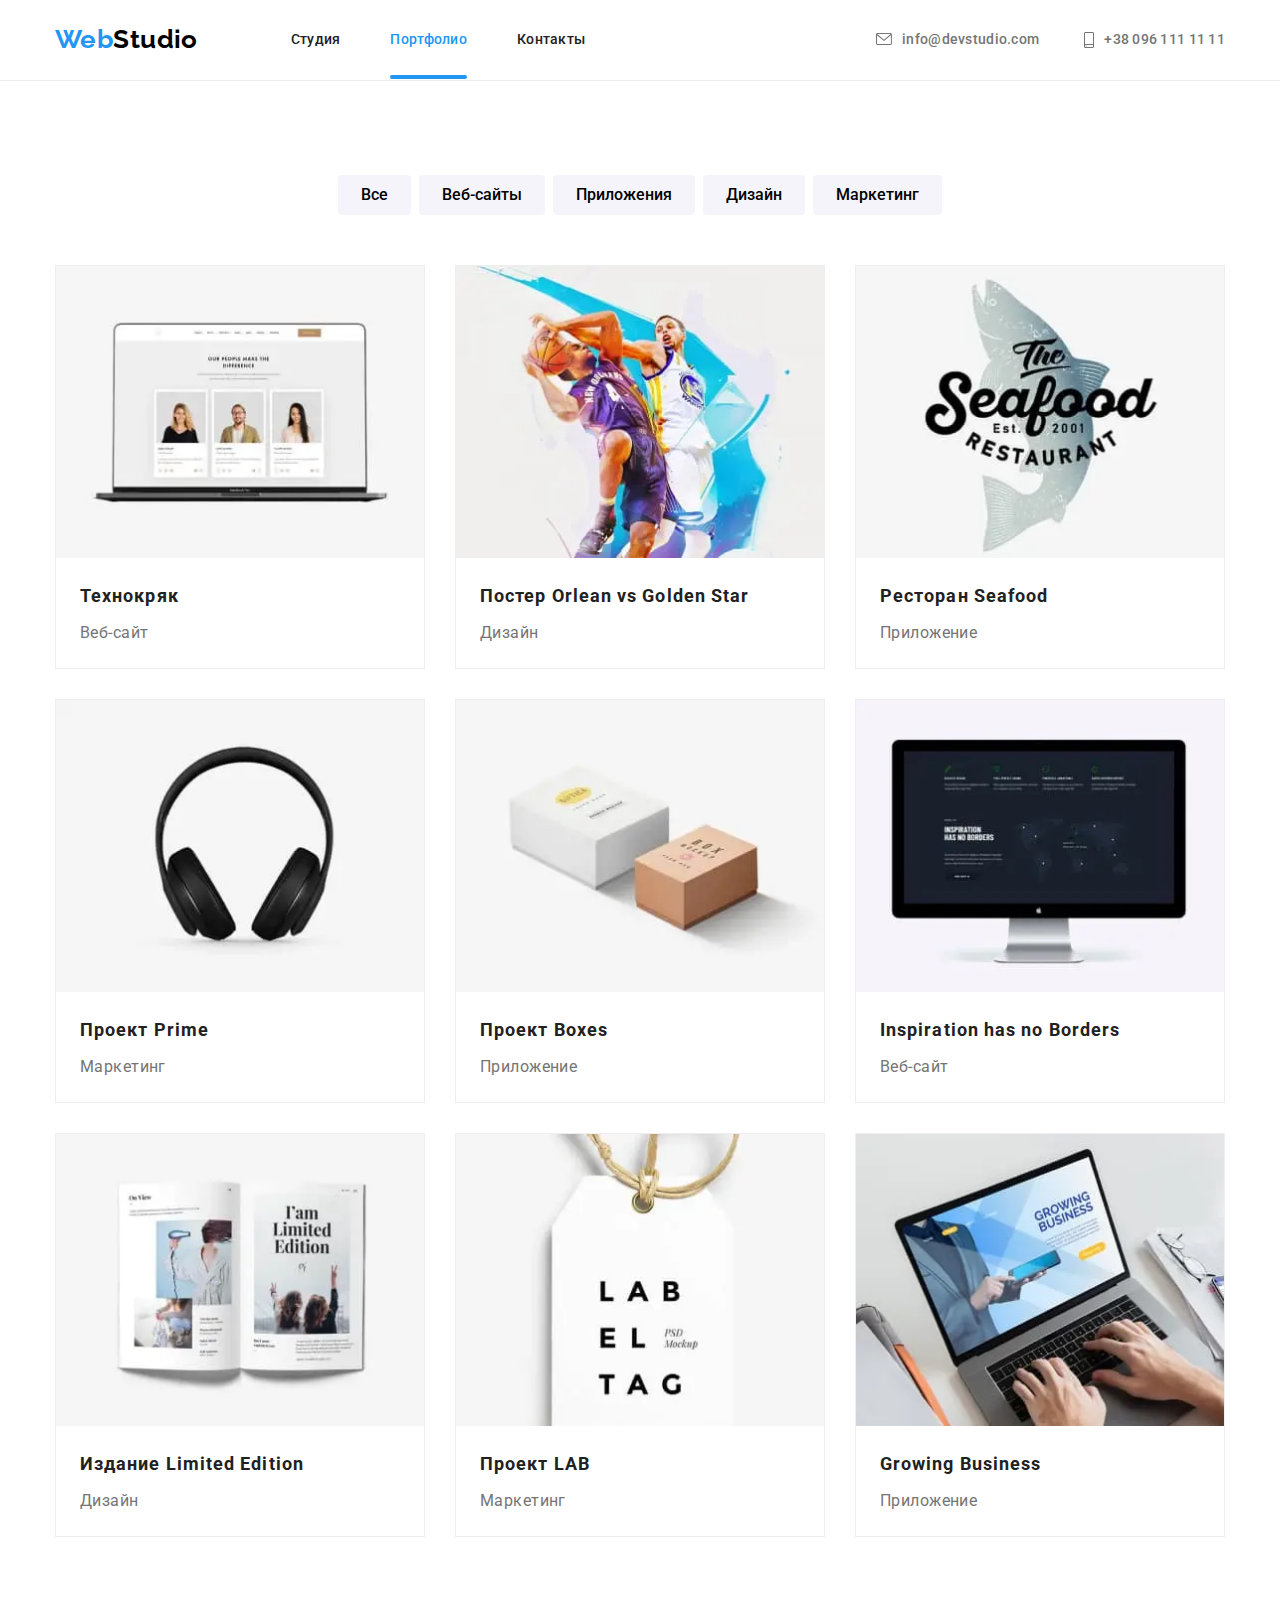
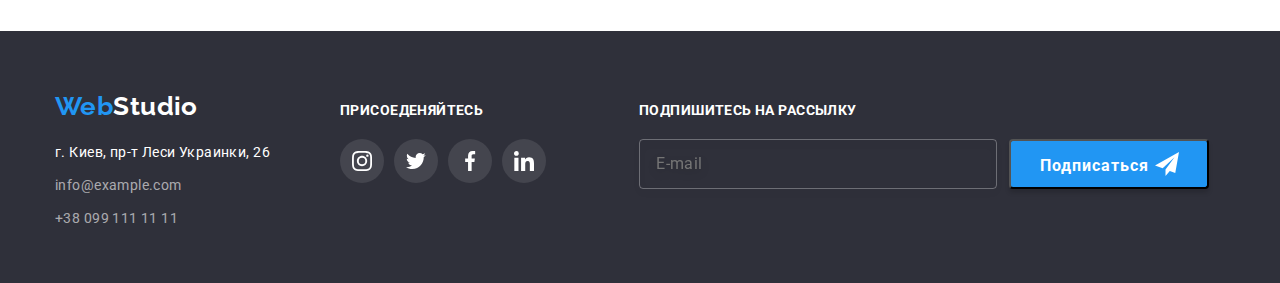
==== commit 94be7cc4: "Очень надеюсь что примут работу" ====
--- a/portfolio.html
+++ b/portfolio.html
@@ -15,6 +15,7 @@
 
 <body>
 
+   
     <header class="border-top">
         <!--==================================Название компании==================================-->
         <div class="container top">
@@ -22,10 +23,10 @@
                 <a class="logo logo--header" href=""><span class="logo--blue-part">Web</span>Studio</a>
                 <ul class="navigation__list list">
                     <li class="navigation__items">
-                        <a class="navigation__link" href="./index.html">Студия</a>
+                        <a class="navigation__link " href="./index.html">Студия</a>
                     </li>
                     <li class="navigation__items">
-                        <a class="navigation__link current line-position" href="">Портфолио</a>
+                        <a class="navigation__link current line-position" href="#">Портфолио</a>
                     </li>
                     <li class="navigation__items">
                         <a class="navigation__link" href="">Контакты</a>
@@ -55,62 +56,59 @@
                     </a>
                 </li>
             </ul>
-            <div class="mobile-menu" data-menu>
-                <button class="mobile-menu__btn" type="button" data-menu-close>
-                    <svg class="mobile-menu__btn-svg">
-                        <use href="./images/sprite-opt.svg#icon-close-mob-menu-btn"></use>
-                    </svg>
-                </button>
-                <div class="mobile-menu__between">
-                    <ul class="mobile-menu__navigation list">
-                        <li class="mobile-menu__navigation-items">
-                            <a href="./index.html" class="mobile-menu__navigation-link">
-                                Студия
-                            </a>
-                        </li>
-                        <li class="mobile-menu__navigation-items">
-                            <a href="" class="mobile-menu__navigation-link current">
-                                Портфолио
-                            </a>
-                        </li>
-                        <li class="mobile-menu__navigation-items">
-                            <a href="" class="mobile-menu__navigation-link ">
-                                Контакты
-                            </a>
-                        </li>
-                    </ul>
-                    <ul class="mobile-menu__contact list">
-                        <li class="mobile-menu__contact-items " lang="en">
-                            <a class="mobile-menu__contact-tel " href="tel:+380961111111">
-                                +38 096 111 11 11
-                            </a>
-                    
-                        </li>
-                        <li class="mobile-menu__contact-items">
-                            <a class="mobile-menu__contact-mail" href="mailto:info@devstudio.com">
-                                info@devstudio.com
-                            </a>
-                        </li>
-                    </ul>
-                </div>
-                <ul class="mobile-menu__soclist list">
-                    <li class="mobile-menu__soclist-items"><a href="" class="mobile-menu__soclink" lang="en">
-                            Instagram
-                        </a></li>
-                    <li class="mobile-menu__soclist-items"><a href="" class="mobile-menu__soclink" lang="en">
-                            Twitter
-                        </a></li>
-                    <li class="mobile-menu__soclist-items"><a href="" class="mobile-menu__soclink" lang="en">
-                            Facebook
-                        </a></li>
-                    <li class="mobile-menu__soclist-items"><a href="" class="mobile-menu__soclink" lang="en">
-                            LinkedIn
-                        </a></li>
-                </ul>
-            
-            </div>
         </div>
-       
+        <div class="mobile-menu" data-menu>
+            <button class="mobile-menu__btn" type="button" data-menu-close>
+                <svg class="mobile-menu__btn-svg">
+                    <use href="./images/sprite-opt.svg#icon-close-mob-menu-btn"></use>
+                </svg>
+            </button>
+            <ul class="mobile-menu__navigation list">
+                <li class="mobile-menu__navigation-items">
+                    <a href="./index.html" class="mobile-menu__navigation-link ">
+                        Студия
+                    </a>
+                </li>
+                <li class="mobile-menu__navigation-items">
+                    <a href="#" class="mobile-menu__navigation-link current">
+                        Портфолио
+                    </a>
+                </li>
+                <li class="mobile-menu__navigation-items">
+                    <a href="" class="mobile-menu__navigation-link ">
+                        Контакты
+                    </a>
+                </li>
+            </ul>
+            <ul class="mobile-menu__contact list">
+                <li class="mobile-menu__contact-items " lang="en">
+                    <a class="mobile-menu__contact-tel " href="tel:+380961111111">
+                        +38 096 111 11 11
+                    </a>
+    
+                </li>
+                <li class="mobile-menu__contact-items">
+                    <a class="mobile-menu__contact-mail" href="mailto:info@devstudio.com">
+                        info@devstudio.com
+                    </a>
+                </li>
+            </ul>
+            <ul class="mobile-menu__soclist list">
+                <li class="mobile-menu__soclist-items"><a href="" class="mobile-menu__soclink" lang="en">
+                        Instagram
+                    </a></li>
+                <li class="mobile-menu__soclist-items"><a href="" class="mobile-menu__soclink" lang="en">
+                        Twitter
+                    </a></li>
+                <li class="mobile-menu__soclist-items"><a href="" class="mobile-menu__soclink" lang="en">
+                        Facebook
+                    </a></li>
+                <li class="mobile-menu__soclist-items"><a href="" class="mobile-menu__soclink" lang="en">
+                        LinkedIn
+                    </a></li>
+            </ul>
+    
+        </div>
     </header>
     <main>
         <!--Фильтры для работ-->
--- a/css/portfolio.min.css
+++ b/css/portfolio.min.css
@@ -1,2 +1,2 @@
-:root{--main-bg-color: #ffffff;--main-color: #212121;--accent-color: #2196f3;--white-text: #ffffff;--gray-text: #757575;--black-color-logo: #000000;--button-bgc: #2196f3;--filters-bgc: #f5f4fa;--ourcomand-bgc: #f5f4fa;--hero-bgc: #2f303a;--footer-contact-bgc: rgba(255, 255, 255, 0.6);--footer-bgc: #2f303a;--footer-fone-socicone: rgba(255, 255, 255, 0.1);--main-color-socicon: #afb1b8;--bold-weight: 700;--normal-weight: 400;--link-weight: 500}.visually-hidden:not(:focus):not(:active),input[type="checkbox"].visually-hidden,input[type="radio"].visually-hidden{position:absolute;width:1px;height:1px;margin:-1px;border:0;padding:0;white-space:nowrap;clip-path:inset(100%);clip:rect(0 0 0 0);overflow:hidden}h1,h2,h3,h4,h5,h6{margin-top:0px;margin-bottom:0px}p{margin-top:0px;margin-bottom:0px}ul,ol{margin:0;padding:0}img{display:block;width:100%;height:auto}body{background-color:var(--main-bg-color);color:var(--main-color);font-family:"Roboto", sans-serif;font-size:14px;line-height:1.71;letter-spacing:0.03em}.list{margin:0px;padding:0px;list-style:none}.container{width:100%;margin-left:auto;margin-right:auto;padding-left:15px;padding-right:15px}@media screen and (min-width: 480px){.container{width:480px}}@media screen and (min-width: 768px){.container{width:768px}}@media screen and (min-width: 1200px){.container{width:1200px}}.line-position::after{position:absolute;left:0;bottom:0;content:"";display:block;margin-top:28px;width:100%;height:4px;background:var(--accent-color);border-radius:2px}.logo{text-decoration:none;font-family:"Raleway", sans-serif;font-weight:var(--bold-weight);font-size:24px;line-height:1.17}.logo--header{color:var(--black-color-logo)}.logo--footer{display:inline-block;color:var(--white-text);text-align:center;margin-bottom:20px}.logo--blue-part{color:var(--accent-color)}@media screen and (min-width: 1200px){.logo{font-size:26px}}.social-icons__list{display:flex;justify-content:space-between;width:206px}.social-icons__link{display:flex;justify-content:center;align-items:center;width:44px;height:44px;border-radius:50%;transition-property:background-color;transition-duration:250ms;transition-timing-function:cubic-bezier(0.4, 0, 0.2, 1)}.social-icons__link:focus,.social-icons__link:hover{background-color:var(--accent-color)}.social-icons__svg{width:20px;height:20px;fill:var(--main-color-socicon);transition-property:fill;transition-duration:250ms;transition-timing-function:cubic-bezier(0.4, 0, 0.2, 1)}.social-icons__link:hover .social-icons__svg,.social-icons__link:focus .social-icons__svg{fill:var(--main-bg-color)}.footer__icons{fill:var(--white-text)}.top{display:flex;min-width:320px;max-width:100%}.current{color:var(--accent-color)}@media screen and (max-width: 767px){.navigation__list{display:none}.contact{display:none}.top{position:relative;display:flex;align-items:center;justify-content:space-between;height:60px;padding-top:16px;padding-bottom:16px}.navigation__button{padding:12px 8px;background-color:transparent;border-color:transparent;fill:var(--black-color-logo);transition-property:fill;transition-duration:250ms;transition-timing-function:cubic-bezier(0.4, 0, 0.2, 1)}.navigation__button:focus,.navigation__button:hover{fill:var(--accent-color);cursor:pointer;outline:none}.navigation__button-svg{width:24px;height:16px}.mobile-menu{position:fixed;width:100vw;height:100vh;min-width:100%;min-height:100%;z-index:3;overflow-y:scroll;top:0;left:0;transform:scale(0);padding:48px 40px;background-color:var(--main-bg-color);transition:transform 250ms cubic-bezier(0.4, 0, 0.2, 1)}.mobile-menu.is-open{transform:scale(1)}.mobile-menu__btn{position:absolute;top:10px;right:3.125%;border:none;background-color:transparent;fill:var(--main-color);transition:fill 250ms cubic-bezier(0.4, 0, 0.2, 1)}.mobile-menu__btn:hover,.mobile-menu__btn:focus{fill:var(--accent-color);cursor:pointer;outline:none}.mobile-menu__btn-svg{width:40px;height:40px}.mobile-menu__navigation{margin-bottom:38vh}.mobile-menu__navigation-items:not(:last-child){margin-bottom:32px}.mobile-menu__navigation-link{color:var(--main-color);text-decoration:none;font-weight:var(--link-weight);font-size:40px;line-height:1.17;letter-spacing:0.02em;transition:color 250ms cubic-bezier(0.4, 0, 0.2, 1)}.mobile-menu__navigation-link:focus,.mobile-menu__navigation-link:hover{color:var(--accent-color);outline:transparent;cursor:pointer}.mobile-menu__contact-tel{color:var(--accent-color);text-decoration:none;font-size:34px;line-height:1.17;letter-spacing:0.02em}.mobile-menu__contact-mail{display:block;text-decoration:none;color:var(--gray-text);font-size:24px;line-height:1.16;letter-spacing:0.02em}.mobile-menu__contact-items:first-child{margin-bottom:32px}.mobile-menu__contact-items:last-child{margin-bottom:64px}.mobile-menu__soclist{display:flex;align-items:center;width:357px}.mobile-menu__soclist-items{display:flex;align-items:center}.mobile-menu__soclist-items:not(:last-child)::after{display:block;content:"";width:22px;height:0;padding-right:10px;border:1px solid rgba(33,33,33,0.2);transform:rotate(90deg)}.mobile-menu__soclink{text-decoration:none;color:var(--accent-color);font-size:18px;line-height:1.22;letter-spacing:0.02em}}@media screen and (min-width: 768px){.navigation__button{display:none}.mobile-menu{display:none}.top{align-items:center;max-height:80px;padding-top:26px;padding-bottom:26px}.border-top{border-bottom:1px solid #ececec;border-bottom-width:100%}.navigation__list{display:flex;padding-top:32px;padding-bottom:32px;margin-left:88px}.navigation{display:flex;justify-content:space-between;align-items:center}.navigation__link--menu{display:none}.navigation__list .navigation__items:not(:last-child){margin-right:50px}.navigation__link{position:relative;color:var(--main-color);text-decoration:none;font-weight:var(--link-weight);font-size:14px;line-height:1.14;letter-spacing:0.02em;padding-bottom:32px;padding-top:32px;transition-property:color;transition-duration:250ms;transition-timing-function:cubic-bezier(0.4, 0, 0.2, 1)}.navigation .navigation__link:hover,.navigation .navigation__link:focus{color:var(--accent-color)}.contact .contact__link:hover,.contact .contact__link:focus{color:var(--accent-color)}.top .contact:last-child{margin-left:auto}.contact__items:not(:last-child){margin-bottom:10px}.contact__link{display:flex;align-items:center;color:var(--gray-text);text-decoration:none;font-weight:var(--link-weight);font-size:12px;line-height:1.16;letter-spacing:0.02em;transition-property:color;transition-duration:250ms;transition-timing-function:cubic-bezier(0.4, 0, 0.2, 1)}.icon-head-mail{width:14px;height:10px;margin-right:8px;fill:currentColor}.icon-head-tel{width:10px;height:14px;margin-right:8px;fill:currentColor}}@media screen and (min-width: 1200px){.top{max-height:80px;padding-top:24px;padding-bottom:25px}.top .contact:last-child{margin-left:auto;padding-top:32px;padding-bottom:32px}.border-top{border-bottom:1px solid #ececec;border-bottom-width:100%}.navigation{display:flex}.navigation__list{display:flex;margin-left:93px}.navigation__link--menu{display:none}.navigation__items{position:relative;padding-top:32px;padding-bottom:32px}.navigation__list .navigation__items:not(:last-child){margin-right:50px}.navigation__link{color:var(--main-color);text-decoration:none;font-weight:var(--link-weight);font-size:14px;line-height:1.14;letter-spacing:0.02em;padding-bottom:32px;padding-top:32px;transition-property:color;transition-duration:250ms;transition-timing-function:cubic-bezier(0.4, 0, 0.2, 1)}.navigation .navigation__link:hover,.navigation .navigation__link:focus{color:var(--accent-color)}.contact{display:flex;align-items:center;padding-top:32px;padding-bottom:32px}.contact .contact__items:not(:last-child){margin-right:45px;margin-bottom:0px}.contact .contact__link:hover,.contact .contact__link:focus{color:var(--accent-color)}.contact__link{display:flex;align-items:center;color:var(--gray-text);text-decoration:none;font-weight:var(--link-weight);font-size:14px;line-height:1.14;letter-spacing:0.02em;padding-top:32px;padding-bottom:32px;transition-property:color;transition-duration:250ms;transition-timing-function:cubic-bezier(0.4, 0, 0.2, 1)}.icon-head-mail{width:16px;height:12px;margin-right:10px;fill:currentColor}.icon-head-tel{width:10px;height:16px;margin-right:10px;fill:currentColor}}.filters-and-examples{padding-top:60px;padding-bottom:60px;width:100%}.filters__list{display:flex;margin-bottom:40px;justify-content:center}.filters__list .filters__items:not(:last-child){margin-right:8px}.filters__button{background-color:var(--filters-bgc);font-weight:var(--link-weight);font-size:16px;line-height:1.62;border-radius:4px;border:1px solid transparent;padding-left:22px;padding-right:22px;padding-top:6px;padding-bottom:6px;transition:background-color 250ms cubic-bezier(0.4, 0, 0.2, 1),color 250ms cubic-bezier(0.4, 0, 0.2, 1),box-shadow 250ms cubic-bezier(0.4, 0, 0.2, 1)}.filters__button:hover,.filters__button:focus{background-color:var(--accent-color);box-shadow:0px 3px 1px rgba(0,0,0,0.1),0px 1px 2px rgba(0,0,0,0.08),0px 2px 2px rgba(0,0,0,0.12);color:var(--white-text);cursor:pointer}.examples{display:flex;flex-wrap:wrap}.examples__items{border:1px solid #eeeeee;transition-duration:250ms;transition-timing-function:cubic-bezier(0.4, 0, 0.2, 1)}.examples__items:hover,.examples__items:focus{box-shadow:0px 1px 1px rgba(0,0,0,0.12),0px 4px 4px rgba(0,0,0,0.06),1px 4px 6px rgba(0,0,0,0.16)}.examples__link{text-decoration:none}.examples__overlay{position:relative;overflow:hidden}.examples__text{position:absolute;top:0;left:0;height:100%;width:100%;font-style:normal;font-weight:var(--normal-weight);font-size:18px;line-height:1.56;color:var(--main-bg-color);background:rgba(33,150,243,0.9);transform:translateY(100%);transition-duration:250ms;transition-timing-function:cubic-bezier(0.4, 0, 0.2, 1)}.examples__link:hover .examples__text,.examples__link:focus .examples__text{transform:translateY(0)}.examples__h{color:var(--main-color);font-weight:var(--bold-weight);font-size:18px;line-height:2;letter-spacing:0.06em;margin-bottom:4px}.examples__project{font-weight:var(--normal-weight);font-size:16px;line-height:1.87;color:var(--gray-text)}.current{color:var(--accent-color)}@media screen and (max-width: 767px){.filters__list{flex-wrap:wrap;justify-content:start}.filters__list .filters__items:not(:nth-last-child(-n+2)){margin-bottom:15px}.examples__items:not(:last-child){margin-bottom:30px}.examples__text{padding:77px 24px}.examples__label{padding:20px 24px}}@media screen and (min-width: 768px) and (max-width: 1199px){.filters__list{margin-bottom:30px}.examples{margin-left:-15px;margin-right:-15px}.examples__items{width:354px;height:440px;margin-right:15px;margin-left:15px}.examples__items:not(:last-child){margin-bottom:30px}.examples__text{padding:49px 24px}.examples__label{padding:20px 24px;width:354px}}@media screen and (min-width: 1200px){.filters-and-examples{padding-top:94px;padding-bottom:94px}.filters__list{margin-bottom:50px}.examples{display:flex;flex-wrap:wrap;margin-left:-15px;margin-right:-15px}.examples__items{width:370px;height:404px;margin-bottom:30px;margin-right:15px;margin-left:15px}.examples .examples__items:nth-last-child(-n+3){margin-bottom:0}.examples__text{padding:63px 24px}.examples__label{padding:20px 24px;width:370px}}.footer{background-color:var(--footer-bgc);width:100%;margin-right:auto;margin-left:auto;padding-top:60px;padding-bottom:60px}.footer--double-box{display:flex}.footer__address{color:var(--white-text);font-style:normal;font-weight:var(--normal-weight);font-size:14px;margin-bottom:8px}.footer__contact{display:inline-block;color:var(--footer-contact-bgc);text-decoration:none;font-style:normal;font-weight:var(--normal-weight);font-size:14px}.footer__contact--mail{margin-bottom:8px}.footer__form-text{display:block;margin-bottom:20px;font-style:normal;line-height:1.14;text-transform:uppercase;color:var(--white-text)}.conection__text{font-style:normal;font-weight:var(--bold-weight);font-size:14px;line-height:1.14;text-transform:uppercase;color:var(--white-text);margin-bottom:20px}.fone{background-color:var(--footer-fone-socicone);border-radius:50%;width:44px;height:44px}.fone:not(:last-child){margin-right:10px}@media screen and (max-width: 767px){.footer{height:603px}.footer--double-box{flex-direction:column;text-align:center;align-items:center}.footer__address{margin-bottom:8px}.footer__contact{display:inline-block;color:var(--footer-contact-bgc);text-decoration:none;font-style:normal;font-weight:var(--normal-weight);font-size:14px}.footer__contact--mail{margin-bottom:9px}.conection__box{width:206px;height:80px;margin-top:60px;margin-bottom:60px}.footer__form{width:100%}.footer__feedback{display:flex;flex-direction:column;align-items:center}.footer__feedback-input{font-family:Roboto, sans-serif;font-style:normal;font-weight:var(--normal-weight);font-size:16px;line-height:1.25;letter-spacing:0.03em;color:rgba(255,255,255,0.6);background-color:transparent;padding-left:16px;padding-top:15px;padding-bottom:15px;width:100%;height:50px;margin-bottom:20px;border:1px solid rgba(255,255,255,0.3);box-sizing:border-box;filter:drop-shadow(0px 4px 4px rgba(0,0,0,0.15));border-radius:4px;transition:border 250ms cubic-bezier(0.4, 0, 0.2, 1)}.footer__feedback-input:focus,.footer__feedback-input:hover{border:1px solid var(--accent-color);outline:transparent}.footer__feedback-btn{display:flex;justify-content:space-between;padding-top:10px;padding-bottom:10px;padding-left:29px;padding-right:28px;height:50px;font-family:Roboto, sans-serif;font-style:normal;font-weight:var(--bold-weight);font-size:16px;line-height:1.87;letter-spacing:0.06em;color:var(--white-text);background-color:var(--button-bgc);box-shadow:0px 4px 4px rgba(0,0,0,0.15);border-radius:4px;cursor:pointer}.footer__feedback-icon{align-self:center;width:24px;height:24px}}@media screen and (min-width: 768px) and (max-width: 1199px){.footer{height:463px}.footer--double-box{flex-wrap:wrap}.footer .footer__contact-info{width:294px;text-align:center;margin-right:165px;margin-bottom:60px}.conection__box{width:206px;height:80px;text-align:center}.footer__form{text-align:center;padding-left:166px;padding-right:152px}.footer__feedback{display:flex;flex-direction:column;align-items:center}.footer__feedback-input{font-family:Roboto, sans-serif;font-style:normal;font-weight:var(--normal-weight);font-size:16px;line-height:1.25;letter-spacing:0.03em;color:rgba(255,255,255,0.6);background-color:transparent;padding-left:16px;padding-top:15px;padding-bottom:15px;width:450px;height:50px;margin-bottom:20px;border:1px solid rgba(255,255,255,0.3);box-sizing:border-box;filter:drop-shadow(0px 4px 4px rgba(0,0,0,0.15));border-radius:4px;transition:border 250ms cubic-bezier(0.4, 0, 0.2, 1)}.footer__feedback-input:focus,.footer__feedback-input:hover{border:1px solid var(--accent-color);outline:transparent}.footer__feedback-btn{display:flex;justify-content:space-between;padding-top:10px;padding-bottom:10px;padding-left:29px;padding-right:28px;width:200px;height:50px;font-family:Roboto, sans-serif;font-style:normal;font-weight:var(--bold-weight);font-size:16px;line-height:1.87;letter-spacing:0.06em;color:var(--white-text);background-color:var(--button-bgc);box-shadow:0px 4px 4px rgba(0,0,0,0.15);border-radius:4px;cursor:pointer}.footer__feedback-icon{align-self:center;width:24px;height:24px}}@media screen and (min-width: 1200px){.footer{background-color:var(--footer-bgc);height:252px}.footer--double-box{display:flex;align-items:baseline}.footer__address{margin-bottom:9px}.footer__contact{display:inline-block;color:var(--footer-contact-bgc);text-decoration:none;font-style:normal;font-weight:var(--normal-weight);font-size:14px}.footer__contact--mail{margin-bottom:9px}.conection__box{display:flex;flex-direction:column;margin-left:70px}.conection__text{font-style:normal;font-weight:var(--bold-weight);font-size:14px;line-height:1.14;text-transform:uppercase;color:var(--white-text);margin-bottom:20px}.fone{background-color:var(--footer-fone-socicone);border-radius:50%;width:44px;height:44px}.fone:not(:last-child){margin-right:10px}.footer__form{display:flex;flex-direction:column;margin-left:93px;width:570px;height:86px}.footer__form-text{display:block;margin-bottom:20px;font-style:normal;line-height:1.14;text-transform:uppercase;color:var(--white-text)}.footer__feedback{display:flex;justify-content:space-between}.footer__feedback-input{font-family:Roboto, sans-serif;font-style:normal;font-weight:var(--normal-weight);font-size:16px;line-height:1.25;letter-spacing:0.03em;color:rgba(255,255,255,0.6);background-color:transparent;padding-left:16px;padding-top:15px;padding-bottom:15px;width:358px;height:50px;border:1px solid rgba(255,255,255,0.3);box-sizing:border-box;filter:drop-shadow(0px 4px 4px rgba(0,0,0,0.15));border-radius:4px;transition:border 250ms cubic-bezier(0.4, 0, 0.2, 1)}.footer__feedback-input:focus,.footer__feedback-input:hover{border:1px solid var(--accent-color);outline:transparent}.footer__feedback-btn{display:flex;justify-content:space-between;padding-top:10px;padding-bottom:10px;padding-left:29px;padding-right:28px;width:200px;height:50px;font-family:Roboto, sans-serif;font-style:normal;font-weight:var(--bold-weight);font-size:16px;line-height:1.87;letter-spacing:0.06em;color:var(--white-text);background-color:var(--button-bgc);box-shadow:0px 4px 4px rgba(0,0,0,0.15);border-radius:4px;cursor:pointer}.footer__feedback-icon{align-self:center;width:24px;height:24px}}
+:root{--main-bg-color: #ffffff;--main-color: #212121;--accent-color: #2196f3;--white-text: #ffffff;--gray-text: #757575;--black-color-logo: #000000;--button-bgc: #2196f3;--filters-bgc: #f5f4fa;--ourcomand-bgc: #f5f4fa;--hero-bgc: #2f303a;--footer-contact-bgc: rgba(255, 255, 255, 0.6);--footer-bgc: #2f303a;--footer-fone-socicone: rgba(255, 255, 255, 0.1);--main-color-socicon: #afb1b8;--bold-weight: 700;--normal-weight: 400;--link-weight: 500}.visually-hidden:not(:focus):not(:active),input[type="checkbox"].visually-hidden,input[type="radio"].visually-hidden{position:absolute;width:1px;height:1px;margin:-1px;border:0;padding:0;white-space:nowrap;clip-path:inset(100%);clip:rect(0 0 0 0);overflow:hidden}h1,h2,h3,h4,h5,h6{margin-top:0px;margin-bottom:0px}p{margin-top:0px;margin-bottom:0px}ul,ol{margin:0;padding:0}img{display:block;width:100%;height:auto}body{background-color:var(--main-bg-color);color:var(--main-color);font-family:"Roboto", sans-serif;font-size:14px;line-height:1.71;letter-spacing:0.03em}.list{margin:0px;padding:0px;list-style:none}.container{width:100%;margin-left:auto;margin-right:auto;padding-left:15px;padding-right:15px}@media screen and (min-width: 480px){.container{width:480px}}@media screen and (min-width: 768px){.container{width:768px}}@media screen and (min-width: 1200px){.container{width:1200px}}.line-position::after{position:absolute;left:0;bottom:0;content:"";display:block;margin-top:28px;width:100%;height:4px;background:var(--accent-color);border-radius:2px}.logo{text-decoration:none;font-family:"Raleway", sans-serif;font-weight:var(--bold-weight);font-size:24px;line-height:1.17}.logo--header{color:var(--black-color-logo)}.logo--footer{display:inline-block;color:var(--white-text);text-align:center;margin-bottom:20px}.logo--blue-part{color:var(--accent-color)}@media screen and (min-width: 1200px){.logo{font-size:26px}}.social-icons__list{display:flex;justify-content:space-between;width:206px}.social-icons__link{display:flex;justify-content:center;align-items:center;width:44px;height:44px;border-radius:50%;transition-property:background-color;transition-duration:250ms;transition-timing-function:cubic-bezier(0.4, 0, 0.2, 1)}.social-icons__link:focus,.social-icons__link:hover{background-color:var(--accent-color)}.social-icons__svg{width:20px;height:20px;fill:var(--main-color-socicon);transition-property:fill;transition-duration:250ms;transition-timing-function:cubic-bezier(0.4, 0, 0.2, 1)}.social-icons__link:hover .social-icons__svg,.social-icons__link:focus .social-icons__svg{fill:var(--main-bg-color)}.footer__icons{fill:var(--white-text)}.top{display:flex;min-width:320px;max-width:100%}@media screen and (max-width: 767px){.navigation__list{display:none}.contact{display:none}.top{position:relative;display:flex;align-items:center;justify-content:space-between;height:60px;padding-top:16px;padding-bottom:16px}.navigation__button{padding:12px 8px;background-color:transparent;border-color:transparent;fill:var(--black-color-logo);transition-property:fill;transition-duration:250ms;transition-timing-function:cubic-bezier(0.4, 0, 0.2, 1)}.navigation__button:focus,.navigation__button:hover{fill:var(--accent-color);cursor:pointer;outline:none}.navigation__button-svg{width:24px;height:16px}.mobile-menu{position:fixed;width:100vw;height:100vh;min-width:100%;min-height:100%;z-index:3;overflow-y:scroll;top:0;left:0;transform:scale(0);padding-top:3.428em;padding-bottom:3.428em;padding-left:2.857em;padding-right:1.07em;background-color:var(--main-bg-color);transition:transform 250ms cubic-bezier(0.4, 0, 0.2, 1)}.mobile-menu.is-open{transform:scale(1)}.mobile-menu__btn{position:absolute;top:10px;right:3.125%;border:none;background-color:transparent;fill:var(--main-color);transition:fill 250ms cubic-bezier(0.4, 0, 0.2, 1)}.mobile-menu__btn:hover,.mobile-menu__btn:focus{fill:var(--accent-color);cursor:pointer;outline:none}.mobile-menu__btn-svg{width:2.87em;height:2.87em}.mobile-menu__navigation{margin-bottom:38vh}.mobile-menu__navigation-items:not(:last-child){margin-bottom:2.285em}.mobile-menu__navigation-link{color:var(--main-color);text-decoration:none;font-weight:var(--link-weight);font-size:2.857em;line-height:1.17;letter-spacing:0.02em;transition:color 250ms cubic-bezier(0.4, 0, 0.2, 1)}.mobile-menu__navigation-link:focus,.mobile-menu__navigation-link:hover{color:var(--accent-color);outline:transparent;cursor:pointer}.mobile-menu__contact-tel{color:var(--accent-color);text-decoration:none;font-size:2.42em;line-height:1.17;letter-spacing:0.02em}.mobile-menu__contact-mail{display:block;text-decoration:none;color:var(--gray-text);font-size:1.714em;line-height:1.16;letter-spacing:0.02em}.mobile-menu__contact-items:first-child{margin-bottom:2.285em}.mobile-menu__contact-items:last-child{margin-bottom:4.571em}.mobile-menu__soclist{display:flex;align-items:center}.mobile-menu__soclist-items{display:flex;align-items:center}.mobile-menu__soclist-items:not(:last-child)::after{display:block;content:"";width:1.571em;height:0;padding-right:0.714em;border:1px solid rgba(33,33,33,0.2);transform:rotate(90deg)}.mobile-menu__soclink{text-decoration:none;color:var(--accent-color);font-size:1.285em;font-weight:500;line-height:1.22;letter-spacing:0.02em}}@media screen and (max-width: 402px){.mobile-menu__soclink{font-size:0.9em}.mobile-menu__contact-tel{font-size:1.9em}}@media screen and (min-width: 768px){.navigation__button{display:none}.mobile-menu{display:none}.top{align-items:center;max-height:80px;padding-top:26px;padding-bottom:26px}.border-top{border-bottom:1px solid #ececec;border-bottom-width:100%}.navigation__list{display:flex;padding-top:32px;padding-bottom:32px;margin-left:88px}.navigation{display:flex;justify-content:space-between;align-items:center}.navigation__link--menu{display:none}.navigation__list .navigation__items:not(:last-child){margin-right:50px}.navigation__link{position:relative;color:var(--main-color);text-decoration:none;font-weight:var(--link-weight);font-size:14px;line-height:1.14;letter-spacing:0.02em;padding-bottom:32px;padding-top:32px;transition-property:color;transition-duration:250ms;transition-timing-function:cubic-bezier(0.4, 0, 0.2, 1)}.navigation .navigation__link:hover,.navigation .navigation__link:focus{color:var(--accent-color)}.contact .contact__link:hover,.contact .contact__link:focus{color:var(--accent-color)}.top .contact:last-child{margin-left:auto}.contact__items:not(:last-child){margin-bottom:10px}.contact__link{display:flex;align-items:center;color:var(--gray-text);text-decoration:none;font-weight:var(--link-weight);font-size:12px;line-height:1.16;letter-spacing:0.02em;transition-property:color;transition-duration:250ms;transition-timing-function:cubic-bezier(0.4, 0, 0.2, 1)}.icon-head-mail{width:14px;height:10px;margin-right:8px;fill:currentColor}.icon-head-tel{width:10px;height:14px;margin-right:8px;fill:currentColor}}@media screen and (min-width: 1200px){.top{max-height:80px;padding-top:24px;padding-bottom:25px}.top .contact:last-child{margin-left:auto;padding-top:32px;padding-bottom:32px}.border-top{border-bottom:1px solid #ececec;border-bottom-width:100%}.navigation{display:flex}.navigation__list{display:flex;margin-left:93px}.navigation__link--menu{display:none}.navigation__items{position:relative;padding-top:32px;padding-bottom:32px}.navigation__list .navigation__items:not(:last-child){margin-right:50px}.navigation__link{color:var(--main-color);text-decoration:none;font-weight:var(--link-weight);font-size:14px;line-height:1.14;letter-spacing:0.02em;padding-bottom:32px;padding-top:32px;transition-property:color;transition-duration:250ms;transition-timing-function:cubic-bezier(0.4, 0, 0.2, 1)}.navigation .navigation__link:hover,.navigation .navigation__link:focus{color:var(--accent-color)}.contact{display:flex;align-items:center;padding-top:32px;padding-bottom:32px}.contact .contact__items:not(:last-child){margin-right:45px;margin-bottom:0px}.contact .contact__link:hover,.contact .contact__link:focus{color:var(--accent-color)}.contact__link{display:flex;align-items:center;color:var(--gray-text);text-decoration:none;font-weight:var(--link-weight);font-size:14px;line-height:1.14;letter-spacing:0.02em;padding-top:32px;padding-bottom:32px;transition-property:color;transition-duration:250ms;transition-timing-function:cubic-bezier(0.4, 0, 0.2, 1)}.icon-head-mail{width:16px;height:12px;margin-right:10px;fill:currentColor}.icon-head-tel{width:10px;height:16px;margin-right:10px;fill:currentColor}}.current{color:var(--accent-color)}.filters-and-examples{padding-top:60px;padding-bottom:60px;width:100%}.filters__list{display:flex;margin-bottom:40px;justify-content:center}.filters__list .filters__items:not(:last-child){margin-right:8px}.filters__button{background-color:var(--filters-bgc);font-weight:var(--link-weight);font-size:16px;line-height:1.62;border-radius:4px;border:1px solid transparent;padding-left:22px;padding-right:22px;padding-top:6px;padding-bottom:6px;transition:background-color 250ms cubic-bezier(0.4, 0, 0.2, 1),color 250ms cubic-bezier(0.4, 0, 0.2, 1),box-shadow 250ms cubic-bezier(0.4, 0, 0.2, 1)}.filters__button:hover,.filters__button:focus{background-color:var(--accent-color);box-shadow:0px 3px 1px rgba(0,0,0,0.1),0px 1px 2px rgba(0,0,0,0.08),0px 2px 2px rgba(0,0,0,0.12);color:var(--white-text);cursor:pointer}.examples{display:flex;flex-wrap:wrap}.examples__items{border:1px solid #eeeeee;transition-duration:250ms;transition-timing-function:cubic-bezier(0.4, 0, 0.2, 1)}.examples__items:hover,.examples__items:focus{box-shadow:0px 1px 1px rgba(0,0,0,0.12),0px 4px 4px rgba(0,0,0,0.06),1px 4px 6px rgba(0,0,0,0.16)}.examples__link{text-decoration:none}.examples__overlay{position:relative;overflow:hidden}.examples__text{position:absolute;top:0;left:0;height:100%;width:100%;font-style:normal;font-weight:var(--normal-weight);font-size:18px;line-height:1.56;color:var(--main-bg-color);background:rgba(33,150,243,0.9);transform:translateY(100%);transition-duration:250ms;transition-timing-function:cubic-bezier(0.4, 0, 0.2, 1)}.examples__link:hover .examples__text,.examples__link:focus .examples__text{transform:translateY(0)}.examples__h{color:var(--main-color);font-weight:var(--bold-weight);font-size:18px;line-height:2;letter-spacing:0.06em;margin-bottom:4px}.examples__project{font-weight:var(--normal-weight);font-size:16px;line-height:1.87;color:var(--gray-text)}.current{color:var(--accent-color)}@media screen and (max-width: 767px){.filters__list{flex-wrap:wrap;justify-content:start}.filters__list .filters__items:not(:nth-last-child(-n+2)){margin-bottom:15px}.examples__items:not(:last-child){margin-bottom:30px}.examples__text{padding:77px 24px}.examples__label{padding:20px 24px}}@media screen and (min-width: 768px) and (max-width: 1199px){.filters__list{margin-bottom:30px}.examples{margin-left:-15px;margin-right:-15px}.examples__items{width:354px;height:440px;margin-right:15px;margin-left:15px}.examples__items:not(:last-child){margin-bottom:30px}.examples__text{padding:49px 24px}.examples__label{padding:20px 24px;width:354px}}@media screen and (min-width: 1200px){.filters-and-examples{padding-top:94px;padding-bottom:94px}.filters__list{margin-bottom:50px}.examples{display:flex;flex-wrap:wrap;margin-left:-15px;margin-right:-15px}.examples__items{width:370px;height:404px;margin-bottom:30px;margin-right:15px;margin-left:15px}.examples .examples__items:nth-last-child(-n+3){margin-bottom:0}.examples__text{padding:63px 24px}.examples__label{padding:20px 24px;width:370px}}.footer{background-color:var(--footer-bgc);width:100%;margin-right:auto;margin-left:auto;padding-top:60px;padding-bottom:60px}.footer--double-box{display:flex}.footer__address{color:var(--white-text);font-style:normal;font-weight:var(--normal-weight);font-size:14px;margin-bottom:8px}.footer__contact{display:inline-block;color:var(--footer-contact-bgc);text-decoration:none;font-style:normal;font-weight:var(--normal-weight);font-size:14px}.footer__contact--mail{margin-bottom:8px}.footer__form-text{display:block;margin-bottom:20px;font-style:normal;line-height:1.14;text-transform:uppercase;color:var(--white-text)}.conection__text{font-style:normal;font-weight:var(--bold-weight);font-size:14px;line-height:1.14;text-transform:uppercase;color:var(--white-text);margin-bottom:20px}.fone{background-color:var(--footer-fone-socicone);border-radius:50%;width:44px;height:44px}.fone:not(:last-child){margin-right:10px}@media screen and (max-width: 767px){.footer{height:603px}.footer--double-box{flex-direction:column;text-align:center;align-items:center}.footer__address{margin-bottom:8px}.footer__contact{display:inline-block;color:var(--footer-contact-bgc);text-decoration:none;font-style:normal;font-weight:var(--normal-weight);font-size:14px}.footer__contact--mail{margin-bottom:9px}.conection__box{width:206px;height:80px;margin-top:60px;margin-bottom:60px}.footer__form{width:100%}.footer__feedback{display:flex;flex-direction:column;align-items:center}.footer__feedback-input{font-family:Roboto, sans-serif;font-style:normal;font-weight:var(--normal-weight);font-size:16px;line-height:1.25;letter-spacing:0.03em;color:rgba(255,255,255,0.6);background-color:transparent;padding-left:16px;padding-top:15px;padding-bottom:15px;width:100%;height:50px;margin-bottom:20px;border:1px solid rgba(255,255,255,0.3);box-sizing:border-box;filter:drop-shadow(0px 4px 4px rgba(0,0,0,0.15));border-radius:4px;transition:border 250ms cubic-bezier(0.4, 0, 0.2, 1)}.footer__feedback-input:focus,.footer__feedback-input:hover{border:1px solid var(--accent-color);outline:transparent}.footer__feedback-btn{display:flex;justify-content:space-between;padding-top:10px;padding-bottom:10px;padding-left:29px;padding-right:28px;height:50px;font-family:Roboto, sans-serif;font-style:normal;font-weight:var(--bold-weight);font-size:16px;line-height:1.87;letter-spacing:0.06em;color:var(--white-text);background-color:var(--button-bgc);box-shadow:0px 4px 4px rgba(0,0,0,0.15);border-radius:4px;cursor:pointer}.footer__feedback-icon{align-self:center;width:24px;height:24px}}@media screen and (min-width: 768px) and (max-width: 1199px){.footer{height:463px}.footer--double-box{flex-wrap:wrap}.footer .footer__contact-info{width:294px;text-align:center;margin-right:165px;margin-bottom:60px}.conection__box{width:206px;height:80px;text-align:center}.footer__form{text-align:center;padding-left:166px;padding-right:152px}.footer__feedback{display:flex;flex-direction:column;align-items:center}.footer__feedback-input{font-family:Roboto, sans-serif;font-style:normal;font-weight:var(--normal-weight);font-size:16px;line-height:1.25;letter-spacing:0.03em;color:rgba(255,255,255,0.6);background-color:transparent;padding-left:16px;padding-top:15px;padding-bottom:15px;width:450px;height:50px;margin-bottom:20px;border:1px solid rgba(255,255,255,0.3);box-sizing:border-box;filter:drop-shadow(0px 4px 4px rgba(0,0,0,0.15));border-radius:4px;transition:border 250ms cubic-bezier(0.4, 0, 0.2, 1)}.footer__feedback-input:focus,.footer__feedback-input:hover{border:1px solid var(--accent-color);outline:transparent}.footer__feedback-btn{display:flex;justify-content:space-between;padding-top:10px;padding-bottom:10px;padding-left:29px;padding-right:28px;width:200px;height:50px;font-family:Roboto, sans-serif;font-style:normal;font-weight:var(--bold-weight);font-size:16px;line-height:1.87;letter-spacing:0.06em;color:var(--white-text);background-color:var(--button-bgc);box-shadow:0px 4px 4px rgba(0,0,0,0.15);border-radius:4px;cursor:pointer}.footer__feedback-icon{align-self:center;width:24px;height:24px}}@media screen and (min-width: 1200px){.footer{background-color:var(--footer-bgc);height:252px}.footer--double-box{display:flex;align-items:baseline}.footer__address{margin-bottom:9px}.footer__contact{display:inline-block;color:var(--footer-contact-bgc);text-decoration:none;font-style:normal;font-weight:var(--normal-weight);font-size:14px}.footer__contact--mail{margin-bottom:9px}.conection__box{display:flex;flex-direction:column;margin-left:70px}.conection__text{font-style:normal;font-weight:var(--bold-weight);font-size:14px;line-height:1.14;text-transform:uppercase;color:var(--white-text);margin-bottom:20px}.fone{background-color:var(--footer-fone-socicone);border-radius:50%;width:44px;height:44px}.fone:not(:last-child){margin-right:10px}.footer__form{display:flex;flex-direction:column;margin-left:93px;width:570px;height:86px}.footer__form-text{display:block;margin-bottom:20px;font-style:normal;line-height:1.14;text-transform:uppercase;color:var(--white-text)}.footer__feedback{display:flex;justify-content:space-between}.footer__feedback-input{font-family:Roboto, sans-serif;font-style:normal;font-weight:var(--normal-weight);font-size:16px;line-height:1.25;letter-spacing:0.03em;color:rgba(255,255,255,0.6);background-color:transparent;padding-left:16px;padding-top:15px;padding-bottom:15px;width:358px;height:50px;border:1px solid rgba(255,255,255,0.3);box-sizing:border-box;filter:drop-shadow(0px 4px 4px rgba(0,0,0,0.15));border-radius:4px;transition:border 250ms cubic-bezier(0.4, 0, 0.2, 1)}.footer__feedback-input:focus,.footer__feedback-input:hover{border:1px solid var(--accent-color);outline:transparent}.footer__feedback-btn{display:flex;justify-content:space-between;padding-top:10px;padding-bottom:10px;padding-left:29px;padding-right:28px;width:200px;height:50px;font-family:Roboto, sans-serif;font-style:normal;font-weight:var(--bold-weight);font-size:16px;line-height:1.87;letter-spacing:0.06em;color:var(--white-text);background-color:var(--button-bgc);box-shadow:0px 4px 4px rgba(0,0,0,0.15);border-radius:4px;cursor:pointer}.footer__feedback-icon{align-self:center;width:24px;height:24px}}
 /*# sourceMappingURL=portfolio.min.css.map */